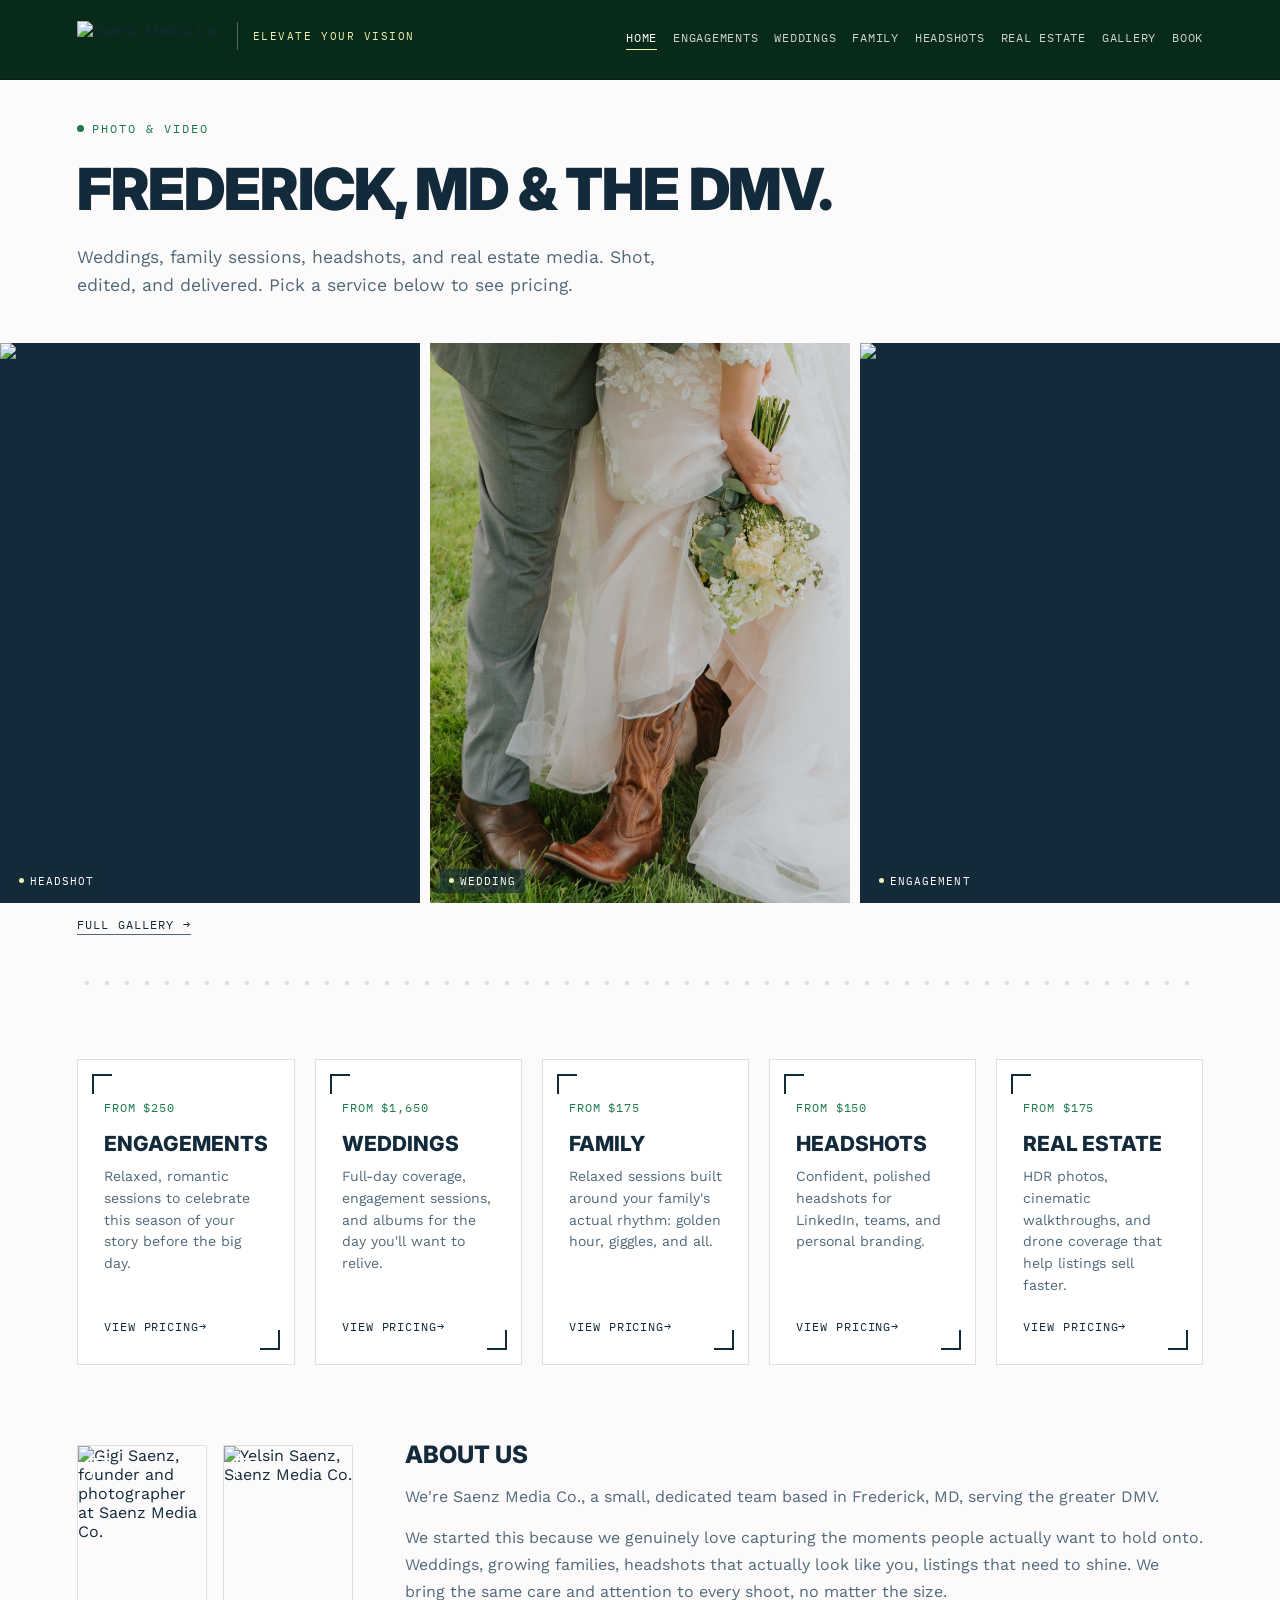
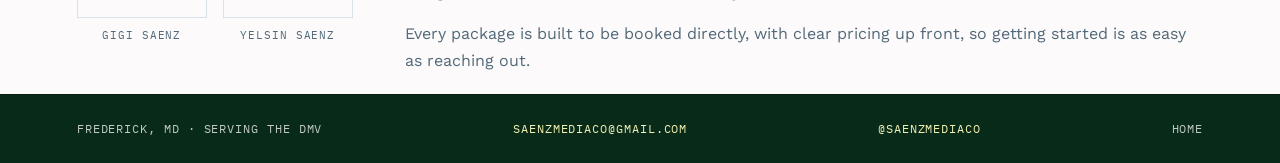
==== index.html @ f1fd2352 "new wedding pics" ====
<!DOCTYPE html>
<html lang="en">
<head>
<meta charset="UTF-8">
<meta name="viewport" content="width=device-width, initial-scale=1.0">
<title>Saenz Media Co. - Photography & Video, Frederick MD</title>
<meta name="description" content="Photography & video for weddings, families, headshots, and real estate, serving Frederick, MD and the DMV.">
<meta property="og:type" content="website">
<meta property="og:site_name" content="Saenz Media Co.">
<meta property="og:title" content="Saenz Media Co.">
<meta property="og:description" content="Photography & video for weddings, families, headshots, and real estate, serving Frederick, MD and the DMV.">
<meta property="og:url" content="https://gigisaenz.github.io/Saenz-Media-Co-HTML/">
<meta property="og:image" content="https://gigisaenz.github.io/Saenz-Media-Co-HTML/images/full/wedding-11.jpg">
<meta name="twitter:card" content="summary_large_image">
<meta name="twitter:title" content="Saenz Media Co.">
<meta name="twitter:description" content="Photography & video for weddings, families, headshots, and real estate, serving Frederick, MD and the DMV.">
<meta name="twitter:image" content="https://gigisaenz.github.io/Saenz-Media-Co-HTML/images/full/wedding-11.jpg">
<link rel="icon" type="image/png" href="images/apple-touch-icon.png?v=2">
<link rel="apple-touch-icon" href="images/apple-touch-icon.png?v=2">
<link rel="preconnect" href="https://fonts.googleapis.com">
<link rel="preconnect" href="https://fonts.gstatic.com" crossorigin>
<link href="https://fonts.googleapis.com/css2?family=Inter:opsz,wght@14..32,100..900&family=Work+Sans:wght@400;500;600&family=IBM+Plex+Mono:wght@400;500&display=swap" rel="stylesheet">
<style>
  :root{
    --paper:#fcfafa;
    --card:#FFFFFF;
    --ink:#132A3A;
    --ink-soft:#51697A;
    --line:#D7E1E6;
    --blue:#082A18;
    --blue-deep:#062213;
    --blue-accent:#1C7A4C;
    --cream:#F2EFB3;
  }
  *{box-sizing:border-box;}
  body{
    margin:0;
    background:var(--paper);
    color:var(--ink);
    font-family:'Work Sans',sans-serif;
    -webkit-font-smoothing:antialiased;
  }
  a{color:inherit;}

  /* Masthead */
  .masthead{
    display:flex;
    justify-content:space-between;
    align-items:center;
    padding:18px 6%;
    background:var(--blue);
    border-bottom:1px solid var(--blue-deep);
    flex-wrap:wrap;
    gap:12px;
  }
  .brand{
    display:flex;
    align-items:flex-start;
    text-decoration:none;
  }
  .brand-tagline{margin-top:11px;}
  .brand-logo{
    height:40px;
    width:auto;
    display:block;
    margin-top:3px;
  }
  .brand-tagline{
    position:relative;
    display:inline-block;
    font-family:'IBM Plex Mono',monospace;
    font-size:0.68rem;
    letter-spacing:0.14em;
    text-transform:uppercase;
    text-decoration:none;
    color:var(--cream);
    padding-left:16px;
    margin-left:16px;
    white-space:nowrap;
  }
  .brand-tagline::before{
    content:'';
    position:absolute;
    left:0;top:50%;
    transform:translateY(-50%);
    width:1px;
    height:28px;
    background:rgba(255,255,255,0.3);
  }
  .menu-toggle{
    display:none;
    background:none;border:none;cursor:pointer;
    padding:4px;color:#fff;
    align-items:center;justify-content:center;
  }
  .menu-toggle svg{width:24px;height:24px;}
  nav{
    display:flex;
    flex-wrap:wrap;
    justify-content:flex-end;
    flex:1 1 auto;
    gap:8px 16px;
    font-family:'IBM Plex Mono',monospace;
    font-size:0.78rem;
    letter-spacing:0.06em;
    text-transform:uppercase;
  }
  nav a{text-decoration:none;color:rgba(255,255,255,0.8);padding-bottom:4px;border-bottom:1px solid transparent;transition:border-color .2s,color .2s;}
  nav a:hover{color:#fff;border-color:#fff;}
  nav a.active{color:#fff;border-color:var(--cream);}

  /* Hero */
  .hero{padding:40px 6% 44px;max-width:1100px;}
  .eyebrow{
    display:flex;align-items:center;gap:8px;
    font-family:'IBM Plex Mono',monospace;
    font-size:0.78rem;letter-spacing:0.16em;text-transform:uppercase;
    color:var(--blue-accent);margin-bottom:22px;
  }
  .eyebrow::before{content:'';width:7px;height:7px;background:var(--blue-accent);border-radius:50%;display:inline-block;}
  h1{
    font-family:'Inter',sans-serif;
    font-weight:900;
    text-transform:uppercase;
    font-size:clamp(24px,6.4vw,58px);
    line-height:1.08;
    margin:0 0 22px;
    letter-spacing:-0.02em;
  }
  .hero p{
    font-size:1.1rem;
    line-height:1.6;
    color:var(--ink-soft);
    max-width:56ch;
    margin:0;
  }

  /* Hero banner filmstrip */
  .banner{
    position:relative;
  }
  .banner-track{
    display:grid;
    grid-template-columns:repeat(3,1fr);
    gap:10px;
  }
  .banner-tile{
    position:relative;
    aspect-ratio:3/4;
    overflow:hidden;
    background:var(--ink);
  }
  .tile-slide{
    position:absolute;inset:0;
    opacity:0;
    transition:opacity 1.1s ease;
  }
  .tile-slide.active{opacity:1;}
  .tile-slide img{
    width:100%;height:100%;object-fit:cover;display:block;
  }
  .tile-cap{
    position:absolute;left:10px;bottom:10px;z-index:2;
    display:flex;align-items:center;gap:6px;
    font-family:'IBM Plex Mono',monospace;
    font-size:0.66rem;letter-spacing:0.1em;text-transform:uppercase;
    color:#fff;
    background:rgba(19,42,58,0.6);
    padding:5px 9px;
  }
  .tile-cap::before{content:'';width:5px;height:5px;background:var(--cream);border-radius:50%;flex-shrink:0;}
  .banner-more{
    display:inline-block;margin:14px 6% 0;
    font-family:'IBM Plex Mono',monospace;
    font-size:0.72rem;letter-spacing:0.1em;text-transform:uppercase;
    color:var(--ink);text-decoration:none;
    border-bottom:1px solid var(--ink-soft);
    padding-bottom:2px;
    transition:border-color .2s;
  }
  .banner-more:hover{border-color:var(--ink);}

  /* Sprocket divider */
  .sprockets{
    height:8px;
    margin:44px 6%;
    background-image:radial-gradient(circle, var(--line) 2px, transparent 2.6px);
    background-size:20px 100%;
    background-repeat:repeat-x;
    background-position:left center;
  }

  .market-note{
    padding:0 6% 8px;
    font-family:'IBM Plex Mono',monospace;
    font-size:0.75rem;
    color:var(--ink-soft);
    font-style:italic;
    max-width:60ch;
  }

  /* Pricing grid */
  .grid{
    display:grid;
    grid-template-columns:repeat(3,1fr);
    gap:22px;
    padding:28px 6% 20px;
  }
  .card{
    position:relative;
    background:var(--card);
    border:1px solid var(--line);
    padding:46px 30px 34px;
    display:flex;
    flex-direction:column;
    transition:transform .25s ease, box-shadow .25s ease;
  }
  .card:hover{transform:translateY(-6px);box-shadow:0 16px 32px rgba(27,26,23,0.12);}
  .card::before{
    content:'';position:absolute;top:14px;left:14px;width:20px;height:20px;
    border-top:2px solid var(--ink);border-left:2px solid var(--ink);
  }
  .card::after{
    content:'';position:absolute;bottom:14px;right:14px;width:20px;height:20px;
    border-bottom:2px solid var(--ink);border-right:2px solid var(--ink);
  }
  .card.featured{background:var(--blue);color:#fff;border-color:var(--blue);}
  .card.featured::before{border-color:#fff;}
  .card.featured::after{border-color:#fff;}
  .fstop{
    font-family:'IBM Plex Mono',monospace;
    font-size:0.82rem;
    letter-spacing:0.08em;
    color:var(--blue-accent);
    text-transform:uppercase;
    margin-bottom:14px;
  }
  .card.featured .fstop{color:var(--cream);}
  .badge{
    position:absolute;top:14px;right:14px;
    font-family:'IBM Plex Mono',monospace;
    font-size:0.65rem;letter-spacing:0.1em;text-transform:uppercase;
    background:var(--cream);color:var(--ink);padding:4px 8px;
  }
  .tier{font-family:'Inter',sans-serif;font-weight:800;text-transform:uppercase;font-size:1.4rem;margin:0 0 6px;}
  .price{
    font-family:'IBM Plex Mono',monospace;font-size:2.4rem;font-weight:500;
    margin:6px 0 4px;
  }
  .price-note{font-size:0.78rem;color:var(--ink-soft);margin-bottom:22px;}
  .card.featured .price-note{color:#CFE9F5;}
  .features{list-style:none;margin:0 0 30px;padding:0;flex-grow:1;}
  .features li{
    padding:9px 0;border-bottom:1px dashed var(--line);
    font-size:0.94rem;line-height:1.4;
  }
  .card.featured .features li{border-bottom-color:rgba(255,255,255,0.28);}
  .features li:last-child{border-bottom:none;}
  .cta{
    display:block;text-align:center;
    font-family:'IBM Plex Mono',monospace;
    font-size:0.76rem;letter-spacing:0.1em;text-transform:uppercase;
    padding:14px;border:1px solid var(--blue-accent);
    text-decoration:none;color:var(--blue-accent);
    transition:background .2s,color .2s;
  }
  .cta:hover{background:var(--blue);color:#fff;}
  .card.featured .cta{border-color:var(--cream);color:var(--cream);}
  .card.featured .cta:hover{background:var(--cream);color:var(--blue-accent);}

  /* Spec sheet */
  .specsheet{margin:56px 6% 90px;border:1px solid var(--line);}
  .specsheet-head{
    padding:16px 24px;border-bottom:1px solid var(--line);
    font-family:'IBM Plex Mono',monospace;font-size:0.76rem;
    letter-spacing:0.12em;text-transform:uppercase;color:var(--ink-soft);
  }
  .spec-row{
    display:flex;justify-content:space-between;gap:20px;
    padding:14px 24px;border-bottom:1px dashed var(--line);
    font-size:0.95rem;
  }
  .spec-row:last-child{border-bottom:none;}
  .spec-row span:last-child{font-family:'IBM Plex Mono',monospace;color:var(--ink-soft);white-space:nowrap;}

  footer{
    background:var(--blue);
    border-top:1px solid var(--blue-deep);
    padding:26px 6%;
    display:flex;justify-content:space-between;flex-wrap:wrap;gap:10px;
    font-family:'IBM Plex Mono',monospace;
    font-size:0.72rem;letter-spacing:0.08em;text-transform:uppercase;color:rgba(255,255,255,0.75);
  }
  footer a{color:var(--cream);text-decoration:none;border-bottom:1px solid transparent;transition:border-color .2s,color .2s;}
  footer a:hover{color:#fff;border-color:#fff;}

  .grid4{
    display:grid;
    grid-template-columns:repeat(5,1fr);
    gap:20px;
    padding:28px 6% 20px;
  }
  .nav-card{
    position:relative;
    background:var(--card);
    border:1px solid var(--line);
    padding:40px 26px 30px;
    display:flex;
    flex-direction:column;
    text-decoration:none;
    color:var(--ink);
    transition:border-color .2s, transform .25s ease, box-shadow .25s ease;
  }
  .nav-card:hover{border-color:var(--ink);transform:translateY(-6px);box-shadow:0 16px 32px rgba(27,26,23,0.12);}
  .nav-card::before{
    content:'';position:absolute;top:14px;left:14px;width:18px;height:18px;
    border-top:2px solid var(--ink);border-left:2px solid var(--ink);
  }
  .nav-card::after{
    content:'';position:absolute;bottom:14px;right:14px;width:18px;height:18px;
    border-bottom:2px solid var(--ink);border-right:2px solid var(--ink);
  }
  .nav-card .tag{
    font-family:'IBM Plex Mono',monospace;font-size:0.72rem;letter-spacing:0.08em;
    text-transform:uppercase;color:var(--blue-accent);margin-bottom:16px;
  }
  .nav-card h2{font-family:'Inter',sans-serif;font-weight:800;text-transform:uppercase;font-size:1.3rem;margin:0 0 10px;}
  .nav-card p{font-size:0.88rem;line-height:1.55;color:var(--ink-soft);margin:0 0 22px;flex-grow:1;}
  .nav-card .go{
    font-family:'IBM Plex Mono',monospace;font-size:0.74rem;letter-spacing:0.08em;
    text-transform:uppercase;color:var(--ink);
  }
  .nav-card .go::after{content:' →';display:inline-block;transition:transform .25s ease;}
  .nav-card:hover .go::after{transform:translateX(4px);}

  .about{
    padding:60px 6% 20px;
    display:flex;
    align-items:flex-start;
    gap:48px;
  }
  .about-photos{display:flex;flex-direction:row;gap:16px;}
  .about-photo-wrap{flex:0 0 130px;display:flex;flex-direction:column;gap:10px;}
  .about-photo{
    position:relative;
    width:100%;
    aspect-ratio:3/4;
    overflow:hidden;
    border:1px solid var(--line);
  }
  .about-photo img{width:100%;height:100%;object-fit:cover;display:block;}
  .about-photo::before{
    content:'';position:absolute;top:12px;left:12px;width:18px;height:18px;
    border-top:2px solid var(--paper);border-left:2px solid var(--paper);
  }
  .about-photo::after{
    content:'';position:absolute;bottom:12px;right:12px;width:18px;height:18px;
    border-bottom:2px solid var(--paper);border-right:2px solid var(--paper);
  }
  .about-name{
    font-family:'IBM Plex Mono',monospace;
    font-size:0.7rem;letter-spacing:0.08em;text-transform:uppercase;
    color:var(--ink-soft);text-align:center;
  }
  .about-text{flex:1 1 auto;margin-top:-5px;}
  .about h2{font-family:'Inter',sans-serif;font-weight:800;text-transform:uppercase;font-size:1.5rem;margin:0 0 14px;}
  .about p{font-size:1rem;line-height:1.7;color:var(--ink-soft);margin:0 0 14px;}
  .about p:last-child{margin:0;}

  @media (max-width:1060px){
    .menu-toggle{display:flex;}
    nav{display:none;width:100%;flex-direction:column;align-items:flex-start;gap:0;order:3;margin-top:12px;}
    nav.open{display:flex;}
    nav a{width:100%;padding:12px 0;border-bottom:1px dashed rgba(255,255,255,0.25);}
    nav a:last-child{border-bottom:none;}
    .grid{grid-template-columns:1fr;}
    .grid4{grid-template-columns:1fr 1fr;}
    .about-photos{flex:0 0 100px;flex-direction:column;gap:14px;}
    .about-photo-wrap{flex:0 0 auto;}
  }
  @media (max-width:560px){
    .grid4{grid-template-columns:1fr;}
  }
  @media (max-width:420px){
    .brand-logo{height:32px;}
  }
  @media (max-width:340px){
    .brand-tagline{
      font-size:0.48rem;
      letter-spacing:0.05em;
      padding-left:10px;
      margin-left:10px;
    }
  }
</style>
</head>
<body>

<div class="masthead">
  <a class="brand" href="index.html">
    <img class="brand-logo" src="images/logo-mark.png" alt="Saenz Media Co.">
    <span class="brand-tagline">Elevate Your Vision</span>
  </a>
  <button class="menu-toggle" id="menuToggle" aria-label="Toggle menu" aria-expanded="false">
    <svg viewBox="0 0 24 24" fill="none" stroke="currentColor" stroke-width="1.6"><path d="M3 6h18M3 12h18M3 18h18"/></svg>
  </button>
  <nav id="siteNav">
 <a href="index.html" class="active">Home</a>
    <a href="engagements.html">Engagements</a>
    <a href="weddings.html">Weddings</a>
    <a href="family.html">Family</a>
    <a href="headshots.html">Headshots</a>
    <a href="real-estate.html">Real Estate</a>
    <a href="gallery.html">Gallery</a>
    <a href="book.html">Book</a>
  </nav>
</div>

<div class="hero">
  <div class="eyebrow">Photo & Video</div>
  <h1>Frederick, MD & the DMV.</h1>
  <p>Weddings, family sessions, headshots, and real estate media. Shot, edited, and delivered. Pick a service below to see pricing.</p>
</div>

<div class="banner" id="banner">
  <div class="banner-track">
    <div class="banner-tile">
      <div class="tile-slide active">
        <img src="images/headshot-02.jpg" alt="Professional headshot portrait">
        <div class="tile-cap">Headshot</div>
      </div>
      <div class="tile-slide">
        <img src="images/engagement-04.jpg" alt="Engagement photography">
        <div class="tile-cap">Engagement</div>
      </div>
      <div class="tile-slide">
        <img src="images/realestate-01.jpg" alt="Real estate nursery room photo">
        <div class="tile-cap">Real Estate</div>
      </div>
      <div class="tile-slide">
        <img src="images/full/wedding-11.jpg" alt="Bride and groom walking down the aisle at their wedding reception">
        <div class="tile-cap">Wedding</div>
      </div>
      <div class="tile-slide">
        <img src="images/family-02.jpg" alt="Family celebrating together with live mariachi music">
        <div class="tile-cap">Family</div>
      </div>
      <div class="tile-slide">
        <img src="images/engagement-01.jpg" alt="Engaged couple laughing together in the woods">
        <div class="tile-cap">Engagement</div>
      </div>
      <div class="tile-slide">
        <img src="images/full/wedding-07.jpg" alt="Bride and groom smiling on stage at their reception">
        <div class="tile-cap">Wedding</div>
      </div>
      <div class="tile-slide">
        <img src="images/headshot-01.jpg" alt="Professional headshot portrait in front of a landmark">
        <div class="tile-cap">Headshot</div>
      </div>
      <div class="tile-slide">
        <img src="images/family-01.jpg" alt="Family posing with a mariachi band">
        <div class="tile-cap">Family</div>
      </div>
      <div class="tile-slide">
        <img src="images/realestate-02.jpg" alt="Real estate photography">
        <div class="tile-cap">Real Estate</div>
      </div>
    </div>
    <div class="banner-tile">
      <div class="tile-slide active">
        <img src="images/full/wedding-13.jpg" alt="Bride and groom portrait in a field">
        <div class="tile-cap">Wedding</div>
      </div>
      <div class="tile-slide">
        <img src="images/family-04.jpg" alt="Family photography">
        <div class="tile-cap">Family</div>
      </div>
      <div class="tile-slide">
        <img src="images/engagement-02.jpg" alt="Engagement proposal in a Frederick, MD park">
        <div class="tile-cap">Engagement</div>
      </div>
      <div class="tile-slide">
        <img src="images/realestate-03.jpg" alt="Real estate photography">
        <div class="tile-cap">Real Estate</div>
      </div>
      <div class="tile-slide">
        <img src="images/headshot-03.jpg" alt="Professional headshot portrait">
        <div class="tile-cap">Headshot</div>
      </div>
      <div class="tile-slide">
        <img src="images/realestate-04.jpg" alt="Real estate photography">
        <div class="tile-cap">Real Estate</div>
      </div>
      <div class="tile-slide">
        <img src="images/family-03.jpg" alt="Family lifting a child in the air together outdoors">
        <div class="tile-cap">Family</div>
      </div>
      <div class="tile-slide">
        <img src="images/full/wedding-04.jpg" alt="Bride and groom laughing together outside their wedding venue">
        <div class="tile-cap">Wedding</div>
      </div>
      <div class="tile-slide">
        <img src="images/headshot-04.jpg" alt="Professional headshot portrait in front of a landmark">
        <div class="tile-cap">Headshot</div>
      </div>
      <div class="tile-slide">
        <img src="images/engagement-03.jpg" alt="Engaged couple silhouetted against the sunset">
        <div class="tile-cap">Engagement</div>
      </div>
    </div>
    <div class="banner-tile">
      <div class="tile-slide active">
        <img src="images/engagement-07.jpg" alt="Engagement photography">
        <div class="tile-cap">Engagement</div>
      </div>
      <div class="tile-slide">
        <img src="images/realestate-05.jpg" alt="Two-story house exterior with white siding and covered porch">
        <div class="tile-cap">Real Estate</div>
      </div>
      <div class="tile-slide">
        <img src="images/full/wedding-17.jpg" alt="Bride and groom sharing an embrace">
        <div class="tile-cap">Wedding</div>
      </div>
      <div class="tile-slide">
        <img src="images/family-06.jpg" alt="Family photography">
        <div class="tile-cap">Family</div>
      </div>
      <div class="tile-slide">
        <img src="images/engagement-05.jpg" alt="Engagement photography">
        <div class="tile-cap">Engagement</div>
      </div>
      <div class="tile-slide">
        <img src="images/full/wedding-01.jpg" alt="Bride and groom portrait at their wedding">
        <div class="tile-cap">Wedding</div>
      </div>
      <div class="tile-slide">
        <img src="images/engagement-06.jpg" alt="Engaged couple sitting together in a garden">
        <div class="tile-cap">Engagement</div>
      </div>
      <div class="tile-slide">
        <img src="images/family-05.jpg" alt="Family photography">
        <div class="tile-cap">Family</div>
      </div>
      <div class="tile-slide">
        <img src="images/full/wedding-15.jpg" alt="Wedding party celebrating together">
        <div class="tile-cap">Wedding</div>
      </div>
      <div class="tile-slide">
        <img src="images/realestate-06.jpg" alt="Real estate photography">
        <div class="tile-cap">Real Estate</div>
      </div>
    </div>
  </div>
  <a class="banner-more" href="gallery.html">Full gallery →</a>
</div>

<div class="sprockets"></div>

<div class="grid4">

  <a class="nav-card" href="engagements.html">
    <div class="tag">From $250</div>
    <h2>Engagements</h2>
    <p>Relaxed, romantic sessions to celebrate this season of your story before the big day.</p>
    <div class="go">View pricing</div>
  </a>

  <a class="nav-card" href="weddings.html">
    <div class="tag">From $1,650</div>
    <h2>Weddings</h2>
    <p>Full-day coverage, engagement sessions, and albums for the day you'll want to relive.</p>
    <div class="go">View pricing</div>
  </a>

  <a class="nav-card" href="family.html">
    <div class="tag">From $175</div>
    <h2>Family</h2>
    <p>Relaxed sessions built around your family's actual rhythm: golden hour, giggles, and all.</p>
    <div class="go">View pricing</div>
  </a>

  <a class="nav-card" href="headshots.html">
    <div class="tag">From $150</div>
    <h2>Headshots</h2>
    <p>Confident, polished headshots for LinkedIn, teams, and personal branding.</p>
    <div class="go">View pricing</div>
  </a>

  <a class="nav-card" href="real-estate.html">
    <div class="tag">From $175</div>
    <h2>Real Estate</h2>
    <p>HDR photos, cinematic walkthroughs, and drone coverage that help listings sell faster.</p>
    <div class="go">View pricing</div>
  </a>

</div>

<div class="about">
  <div class="about-photos">
    <div class="about-photo-wrap">
      <div class="about-photo">
        <img src="images/about-gigi.jpg" alt="Gigi Saenz, founder and photographer at Saenz Media Co.">
      </div>
      <div class="about-name">Gigi Saenz</div>
    </div>
    <div class="about-photo-wrap">
      <div class="about-photo">
        <img src="images/about-yelsin.jpg" alt="Yelsin Saenz, Saenz Media Co.">
      </div>
      <div class="about-name">Yelsin Saenz</div>
    </div>
  </div>
  <div class="about-text">
    <h2>About us</h2>
    <p>We're Saenz Media Co., a small, dedicated team based in Frederick, MD, serving the greater DMV.</p>
    <p>We started this because we genuinely love capturing the moments people actually want to hold onto. Weddings, growing families, headshots that actually look like you, listings that need to shine. We bring the same care and attention to every shoot, no matter the size.</p>
    <p>Every package is built to be booked directly, with clear pricing up front, so getting started is as easy as reaching out.</p>
  </div>
</div>

<footer>
  <span>Frederick, MD · Serving the DMV</span>
  <a href="mailto:saenzmediaco@gmail.com">saenzmediaco@gmail.com</a>
  <a href="https://instagram.com/saenzmediaco" target="_blank" rel="noopener">@saenzmediaco</a>
  <span>Home</span>
</footer>

<script>
(function(){
  const banner = document.getElementById('banner');
  const timers = [];

  function initTile(tile, i){
    const slides = tile.querySelectorAll('.tile-slide');
    if (slides.length < 2) return;
    let current = Array.from(slides).findIndex(s => s.classList.contains('active'));
    timers[i] = setInterval(() => {
      slides[current].classList.remove('active');
      current = (current + 1) % slides.length;
      slides[current].classList.add('active');
    }, 4200);
  }

  banner.querySelectorAll('.banner-tile').forEach((tile, i) => {
    setTimeout(() => initTile(tile, i), i * 1400);
  });

  banner.addEventListener('mouseenter', () => timers.forEach(t => clearInterval(t)));
  banner.addEventListener('mouseleave', () => {
    banner.querySelectorAll('.banner-tile').forEach(initTile);
  });
})();
</script>

<script>
(function(){
  const menuToggle = document.getElementById('menuToggle');
  const siteNav = document.getElementById('siteNav');
  menuToggle.addEventListener('click', () => {
    const isOpen = siteNav.classList.toggle('open');
    menuToggle.setAttribute('aria-expanded', isOpen ? 'true' : 'false');
  });
})();
</script>

</body>
</html>
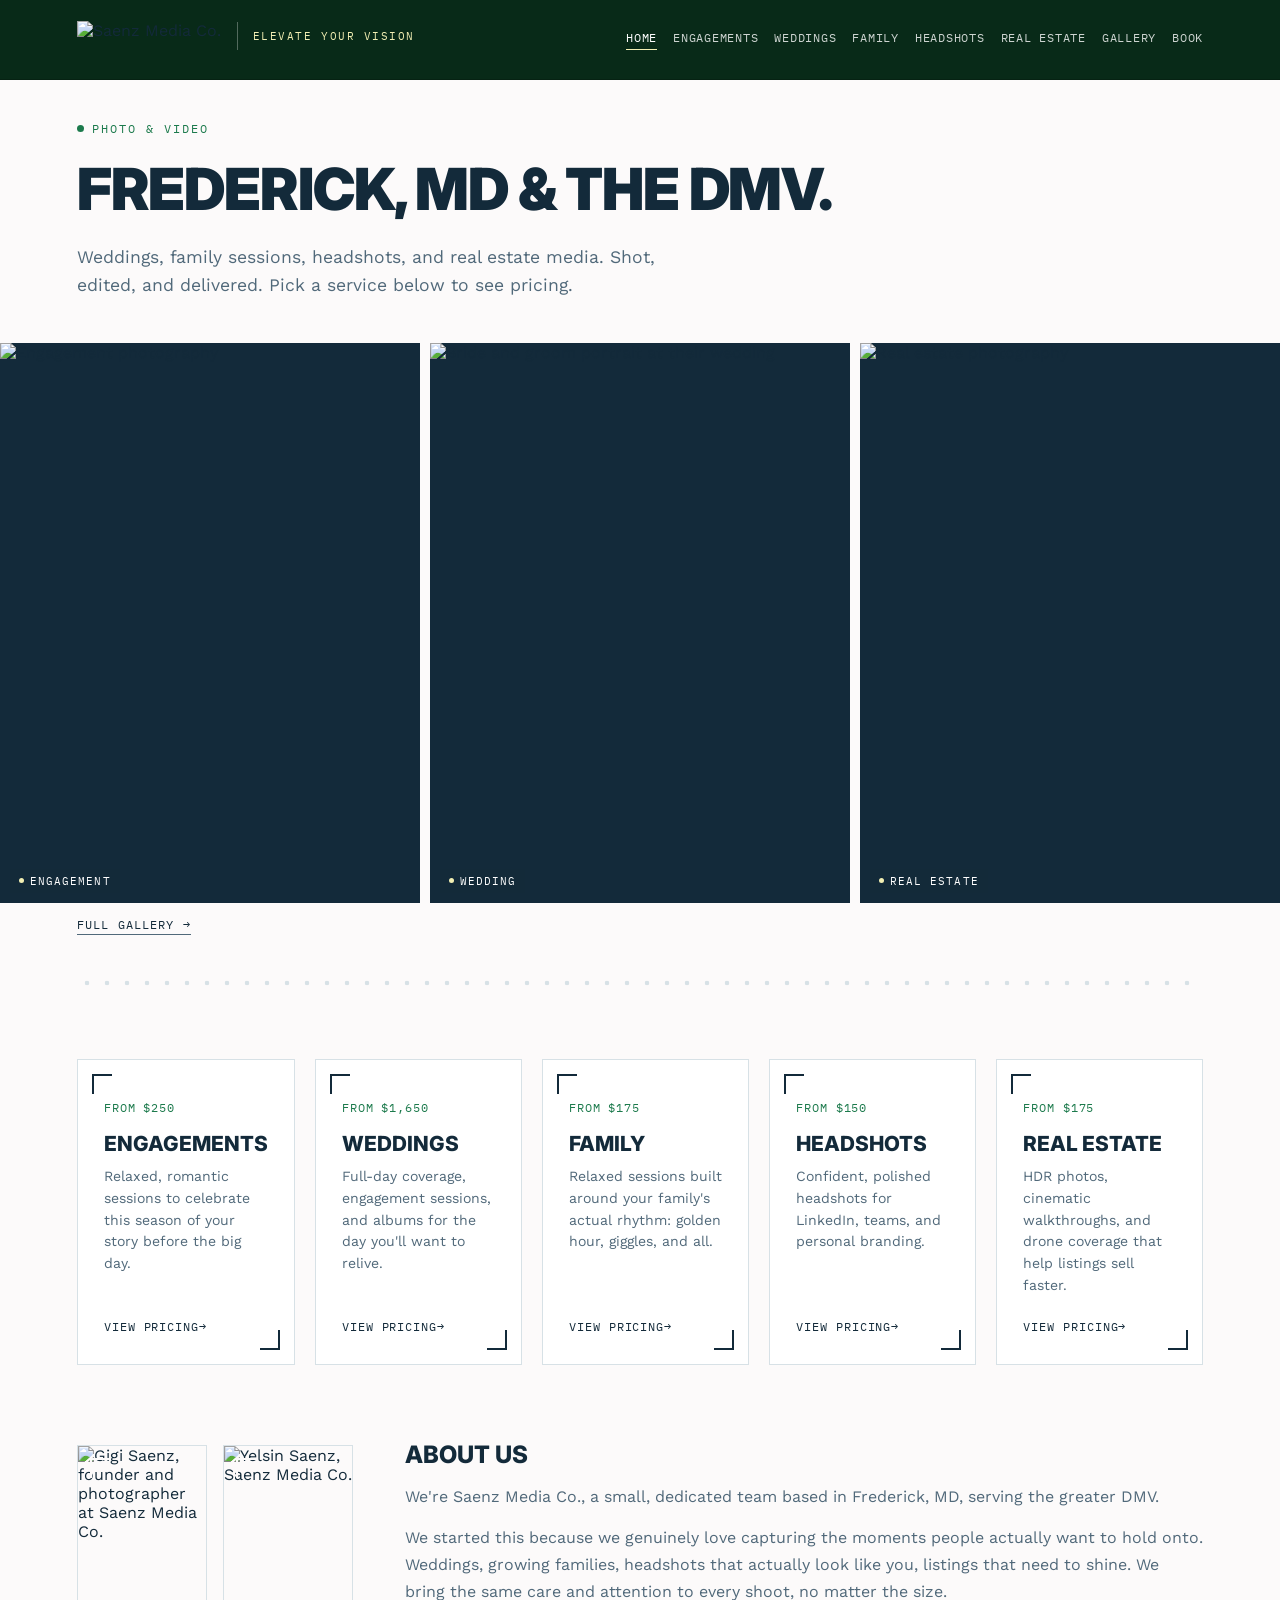
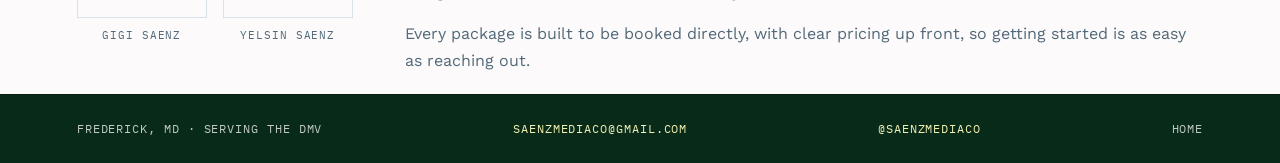
==== commit caa59b8c: "added to gallery" ====
--- a/index.html
+++ b/index.html
@@ -426,11 +426,35 @@
   <div class="banner-track">
     <div class="banner-tile">
       <div class="tile-slide active">
+        <img src="images/engagement-04.jpg" alt="Engagement photography">
+        <div class="tile-cap">Engagement</div>
+      </div>
+      <div class="tile-slide">
         <img src="images/headshot-02.jpg" alt="Professional headshot portrait">
         <div class="tile-cap">Headshot</div>
       </div>
       <div class="tile-slide">
-        <img src="images/engagement-04.jpg" alt="Engagement photography">
+        <img src="images/family-01.jpg" alt="Family posing with a mariachi band">
+        <div class="tile-cap">Family</div>
+      </div>
+      <div class="tile-slide">
+        <img src="images/headshot-01.jpg" alt="Professional headshot portrait in front of a landmark">
+        <div class="tile-cap">Headshot</div>
+      </div>
+      <div class="tile-slide">
+        <img src="images/engagement-08.jpg" alt="Engagement photography">
+        <div class="tile-cap">Engagement</div>
+      </div>
+      <div class="tile-slide">
+        <img src="images/full/wedding-11.jpg" alt="Bride and groom walking down the aisle at their wedding reception">
+        <div class="tile-cap">Wedding</div>
+      </div>
+      <div class="tile-slide">
+        <img src="images/family-02.jpg" alt="Family celebrating together with live mariachi music">
+        <div class="tile-cap">Family</div>
+      </div>
+      <div class="tile-slide">
+        <img src="images/engagement-01.jpg" alt="Engaged couple laughing together in the woods">
         <div class="tile-cap">Engagement</div>
       </div>
       <div class="tile-slide">
@@ -438,28 +462,12 @@
         <div class="tile-cap">Real Estate</div>
       </div>
       <div class="tile-slide">
-        <img src="images/full/wedding-11.jpg" alt="Bride and groom walking down the aisle at their wedding reception">
-        <div class="tile-cap">Wedding</div>
-      </div>
-      <div class="tile-slide">
-        <img src="images/family-02.jpg" alt="Family celebrating together with live mariachi music">
-        <div class="tile-cap">Family</div>
-      </div>
-      <div class="tile-slide">
-        <img src="images/engagement-01.jpg" alt="Engaged couple laughing together in the woods">
-        <div class="tile-cap">Engagement</div>
-      </div>
-      <div class="tile-slide">
         <img src="images/full/wedding-07.jpg" alt="Bride and groom smiling on stage at their reception">
         <div class="tile-cap">Wedding</div>
       </div>
       <div class="tile-slide">
-        <img src="images/headshot-01.jpg" alt="Professional headshot portrait in front of a landmark">
-        <div class="tile-cap">Headshot</div>
-      </div>
-      <div class="tile-slide">
-        <img src="images/family-01.jpg" alt="Family posing with a mariachi band">
-        <div class="tile-cap">Family</div>
+        <img src="images/engagement-09.jpg" alt="Engagement photography">
+        <div class="tile-cap">Engagement</div>
       </div>
       <div class="tile-slide">
         <img src="images/realestate-02.jpg" alt="Real estate photography">
@@ -468,48 +476,64 @@
     </div>
     <div class="banner-tile">
       <div class="tile-slide active">
+        <img src="images/full/wedding-05.jpg" alt="Bride and groom portrait at their wedding">
+        <div class="tile-cap">Wedding</div>
+      </div>
+      <div class="tile-slide">
+        <img src="images/engagement-02.jpg" alt="Engagement proposal in a Frederick, MD park">
+        <div class="tile-cap">Engagement</div>
+      </div>
+      <div class="tile-slide">
+        <img src="images/realestate-04.jpg" alt="Real estate photography">
+        <div class="tile-cap">Real Estate</div>
+      </div>
+      <div class="tile-slide">
+        <img src="images/full/wedding-04.jpg" alt="Bride and groom laughing together outside their wedding venue">
+        <div class="tile-cap">Wedding</div>
+      </div>
+      <div class="tile-slide">
+        <img src="images/family-03.jpg" alt="Family lifting a child in the air together outdoors">
+        <div class="tile-cap">Family</div>
+      </div>
+      <div class="tile-slide">
+        <img src="images/realestate-03.jpg" alt="Real estate photography">
+        <div class="tile-cap">Real Estate</div>
+      </div>
+      <div class="tile-slide">
+        <img src="images/headshot-03.jpg" alt="Professional headshot portrait">
+        <div class="tile-cap">Headshot</div>
+      </div>
+      <div class="tile-slide">
         <img src="images/full/wedding-13.jpg" alt="Bride and groom portrait in a field">
         <div class="tile-cap">Wedding</div>
+      </div>
+      <div class="tile-slide">
+        <img src="images/engagement-03.jpg" alt="Engaged couple silhouetted against the sunset">
+        <div class="tile-cap">Engagement</div>
       </div>
       <div class="tile-slide">
         <img src="images/family-04.jpg" alt="Family photography">
         <div class="tile-cap">Family</div>
       </div>
       <div class="tile-slide">
-        <img src="images/engagement-02.jpg" alt="Engagement proposal in a Frederick, MD park">
-        <div class="tile-cap">Engagement</div>
-      </div>
-      <div class="tile-slide">
-        <img src="images/realestate-03.jpg" alt="Real estate photography">
-        <div class="tile-cap">Real Estate</div>
-      </div>
-      <div class="tile-slide">
-        <img src="images/headshot-03.jpg" alt="Professional headshot portrait">
-        <div class="tile-cap">Headshot</div>
-      </div>
-      <div class="tile-slide">
-        <img src="images/realestate-04.jpg" alt="Real estate photography">
-        <div class="tile-cap">Real Estate</div>
-      </div>
-      <div class="tile-slide">
-        <img src="images/family-03.jpg" alt="Family lifting a child in the air together outdoors">
-        <div class="tile-cap">Family</div>
-      </div>
-      <div class="tile-slide">
-        <img src="images/full/wedding-04.jpg" alt="Bride and groom laughing together outside their wedding venue">
+        <img src="images/full/wedding-09.jpg" alt="Bride and groom portrait at their wedding">
         <div class="tile-cap">Wedding</div>
       </div>
       <div class="tile-slide">
         <img src="images/headshot-04.jpg" alt="Professional headshot portrait in front of a landmark">
         <div class="tile-cap">Headshot</div>
-      </div>
-      <div class="tile-slide">
-        <img src="images/engagement-03.jpg" alt="Engaged couple silhouetted against the sunset">
-        <div class="tile-cap">Engagement</div>
       </div>
     </div>
     <div class="banner-tile">
       <div class="tile-slide active">
+        <img src="images/realestate-06.jpg" alt="Real estate photography">
+        <div class="tile-cap">Real Estate</div>
+      </div>
+      <div class="tile-slide">
+        <img src="images/full/wedding-17.jpg" alt="Bride and groom sharing an embrace">
+        <div class="tile-cap">Wedding</div>
+      </div>
+      <div class="tile-slide">
         <img src="images/engagement-07.jpg" alt="Engagement photography">
         <div class="tile-cap">Engagement</div>
       </div>
@@ -518,36 +542,36 @@
         <div class="tile-cap">Real Estate</div>
       </div>
       <div class="tile-slide">
-        <img src="images/full/wedding-17.jpg" alt="Bride and groom sharing an embrace">
-        <div class="tile-cap">Wedding</div>
+        <img src="images/engagement-06.jpg" alt="Engaged couple sitting together in a garden">
+        <div class="tile-cap">Engagement</div>
+      </div>
+      <div class="tile-slide">
+        <img src="images/full/wedding-01.jpg" alt="Bride and groom portrait at their wedding">
+        <div class="tile-cap">Wedding</div>
+      </div>
+      <div class="tile-slide">
+        <img src="images/engagement-05.jpg" alt="Engagement photography">
+        <div class="tile-cap">Engagement</div>
+      </div>
+      <div class="tile-slide">
+        <img src="images/family-05.jpg" alt="Family photography">
+        <div class="tile-cap">Family</div>
+      </div>
+      <div class="tile-slide">
+        <img src="images/full/wedding-15.jpg" alt="Wedding party celebrating together">
+        <div class="tile-cap">Wedding</div>
+      </div>
+      <div class="tile-slide">
+        <img src="images/engagement-11.jpg" alt="Engagement photography">
+        <div class="tile-cap">Engagement</div>
       </div>
       <div class="tile-slide">
         <img src="images/family-06.jpg" alt="Family photography">
         <div class="tile-cap">Family</div>
       </div>
       <div class="tile-slide">
-        <img src="images/engagement-05.jpg" alt="Engagement photography">
-        <div class="tile-cap">Engagement</div>
-      </div>
-      <div class="tile-slide">
-        <img src="images/full/wedding-01.jpg" alt="Bride and groom portrait at their wedding">
-        <div class="tile-cap">Wedding</div>
-      </div>
-      <div class="tile-slide">
-        <img src="images/engagement-06.jpg" alt="Engaged couple sitting together in a garden">
-        <div class="tile-cap">Engagement</div>
-      </div>
-      <div class="tile-slide">
-        <img src="images/family-05.jpg" alt="Family photography">
-        <div class="tile-cap">Family</div>
-      </div>
-      <div class="tile-slide">
-        <img src="images/full/wedding-15.jpg" alt="Wedding party celebrating together">
-        <div class="tile-cap">Wedding</div>
-      </div>
-      <div class="tile-slide">
-        <img src="images/realestate-06.jpg" alt="Real estate photography">
-        <div class="tile-cap">Real Estate</div>
+        <img src="images/engagement-10.jpg" alt="Engagement photography">
+        <div class="tile-cap">Engagement</div>
       </div>
     </div>
   </div>
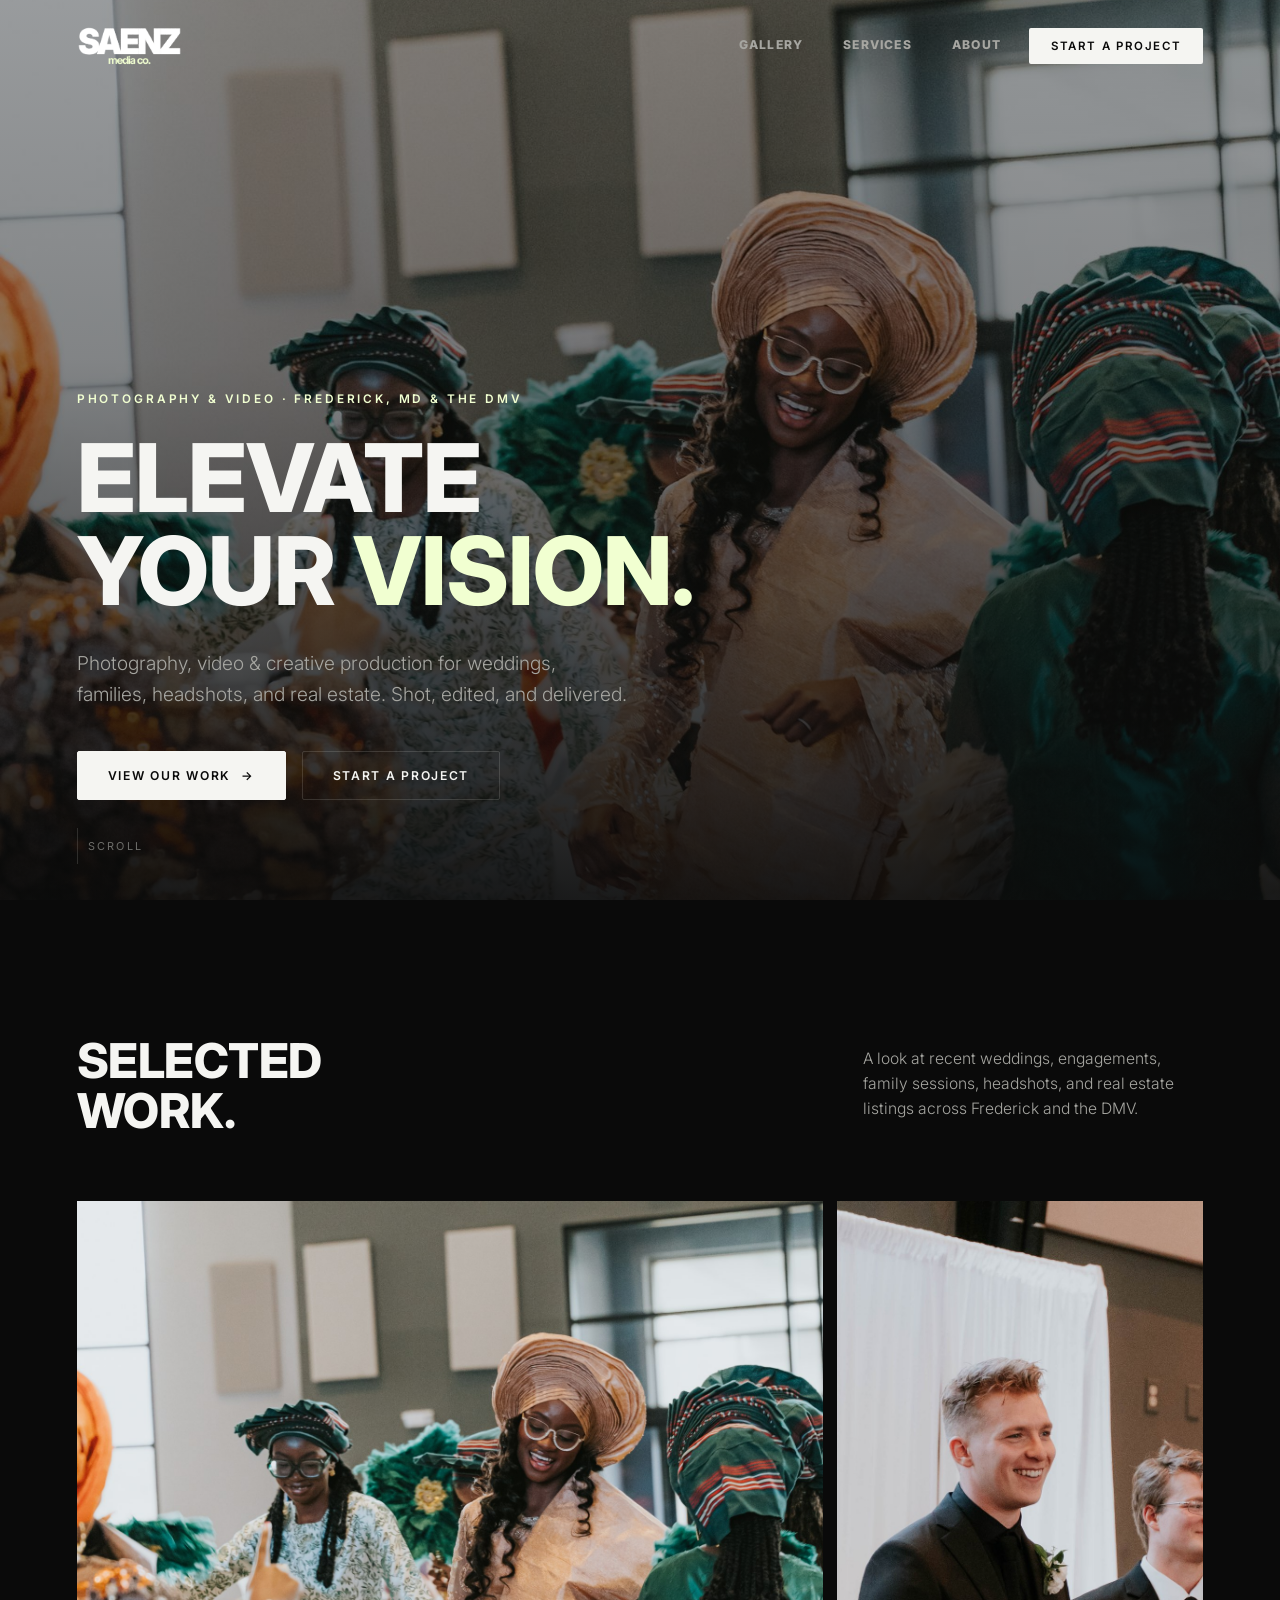
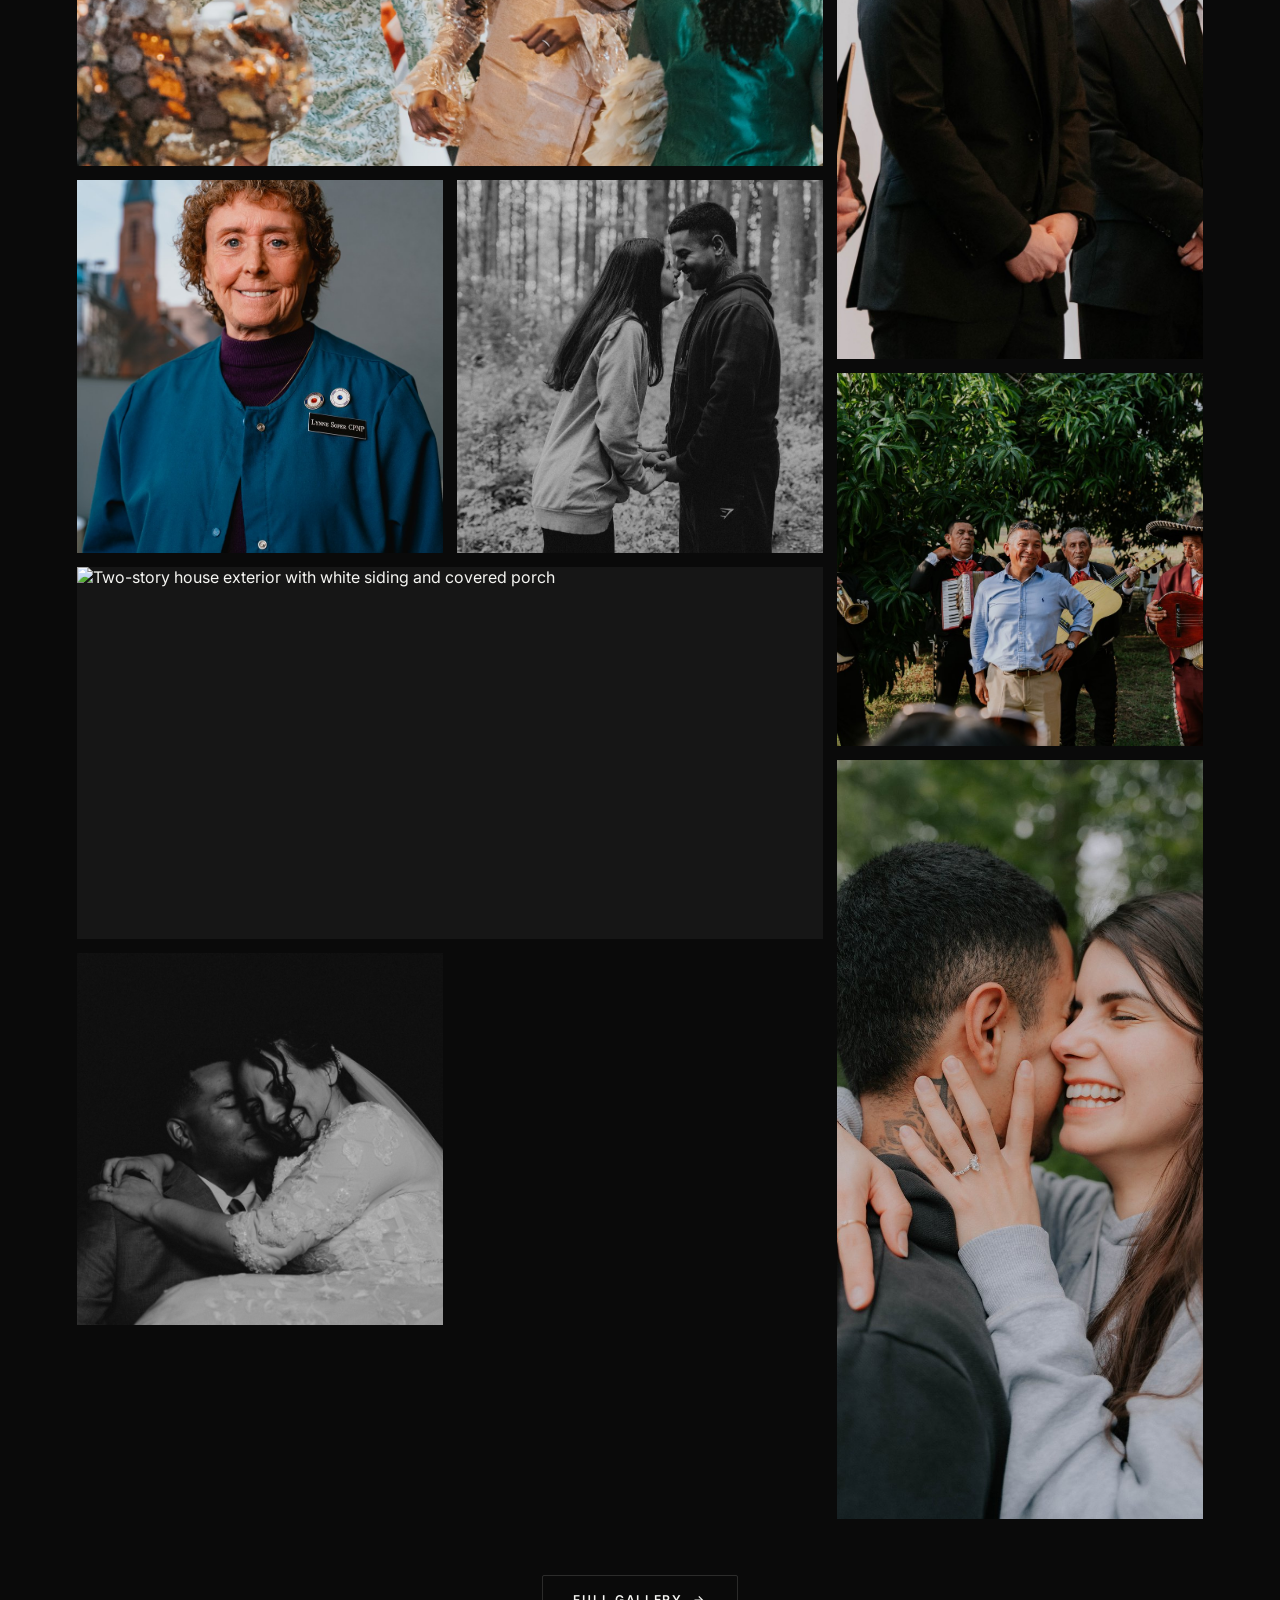
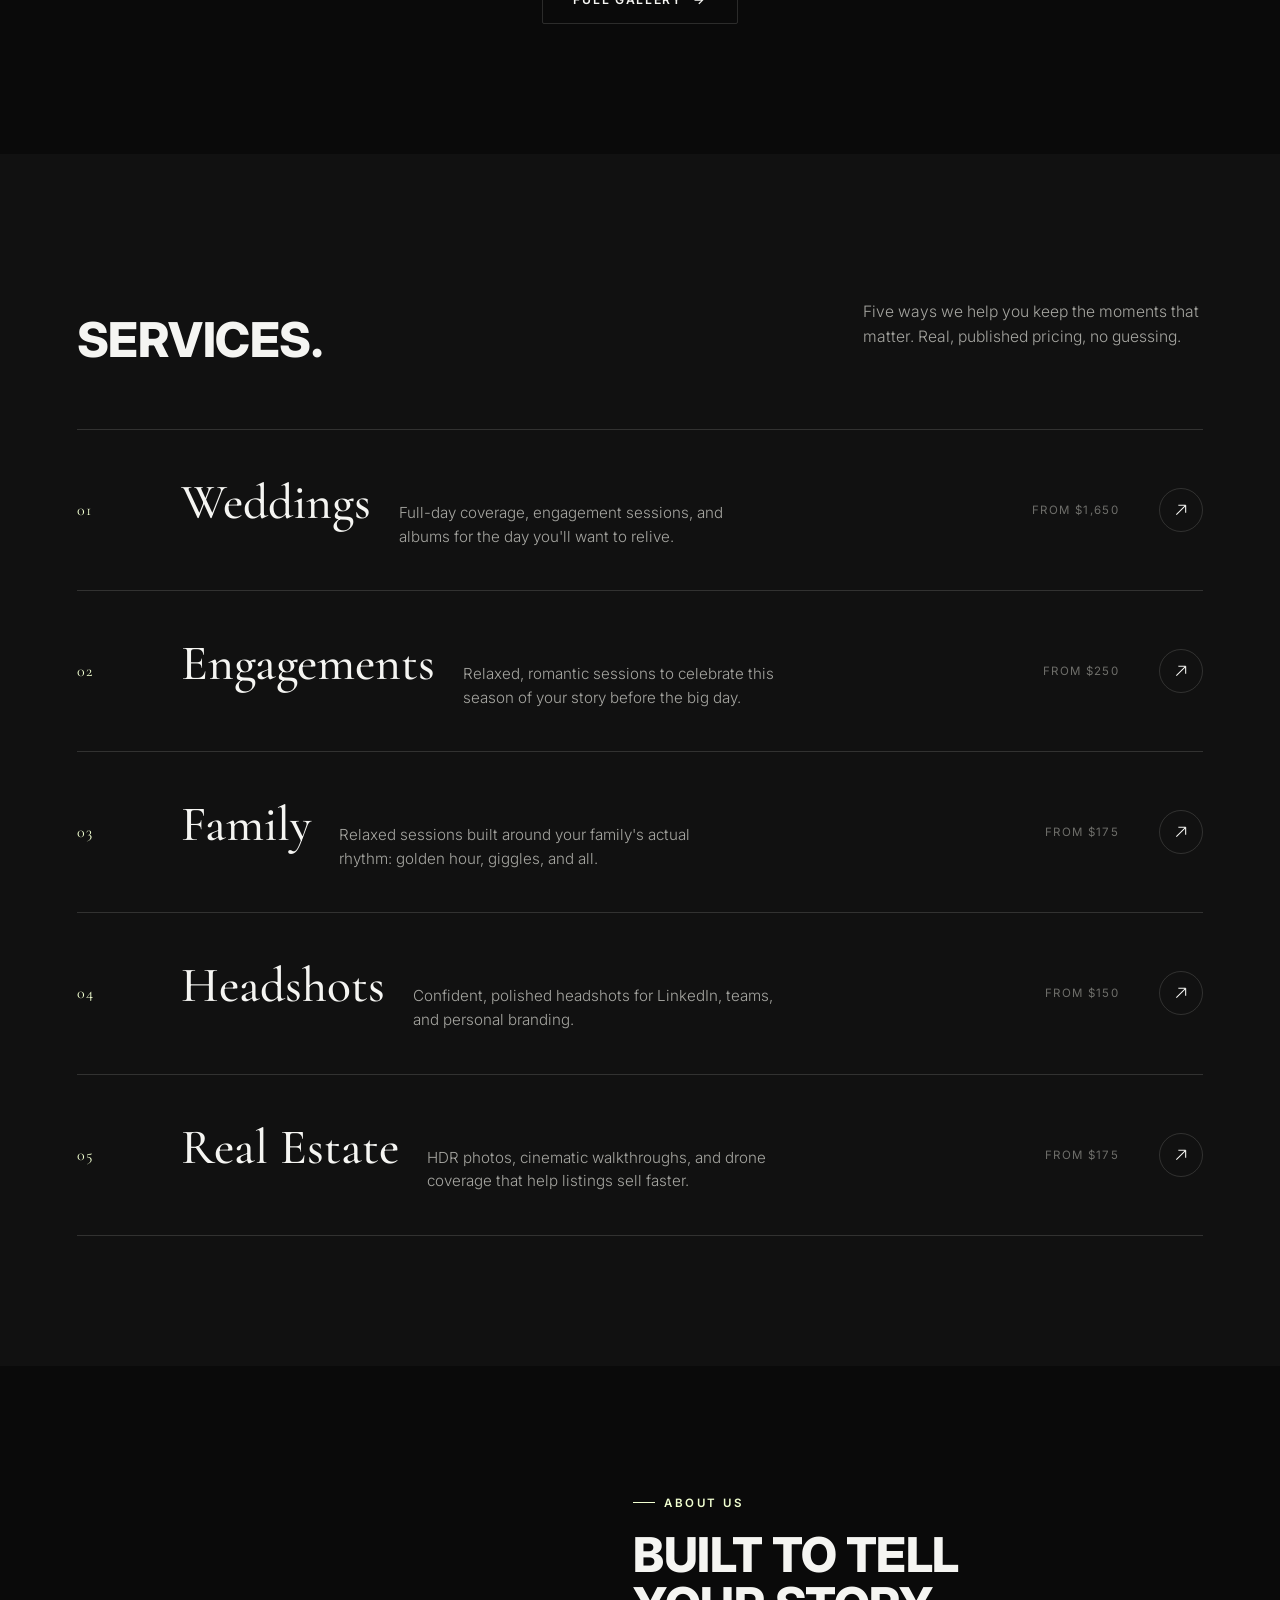
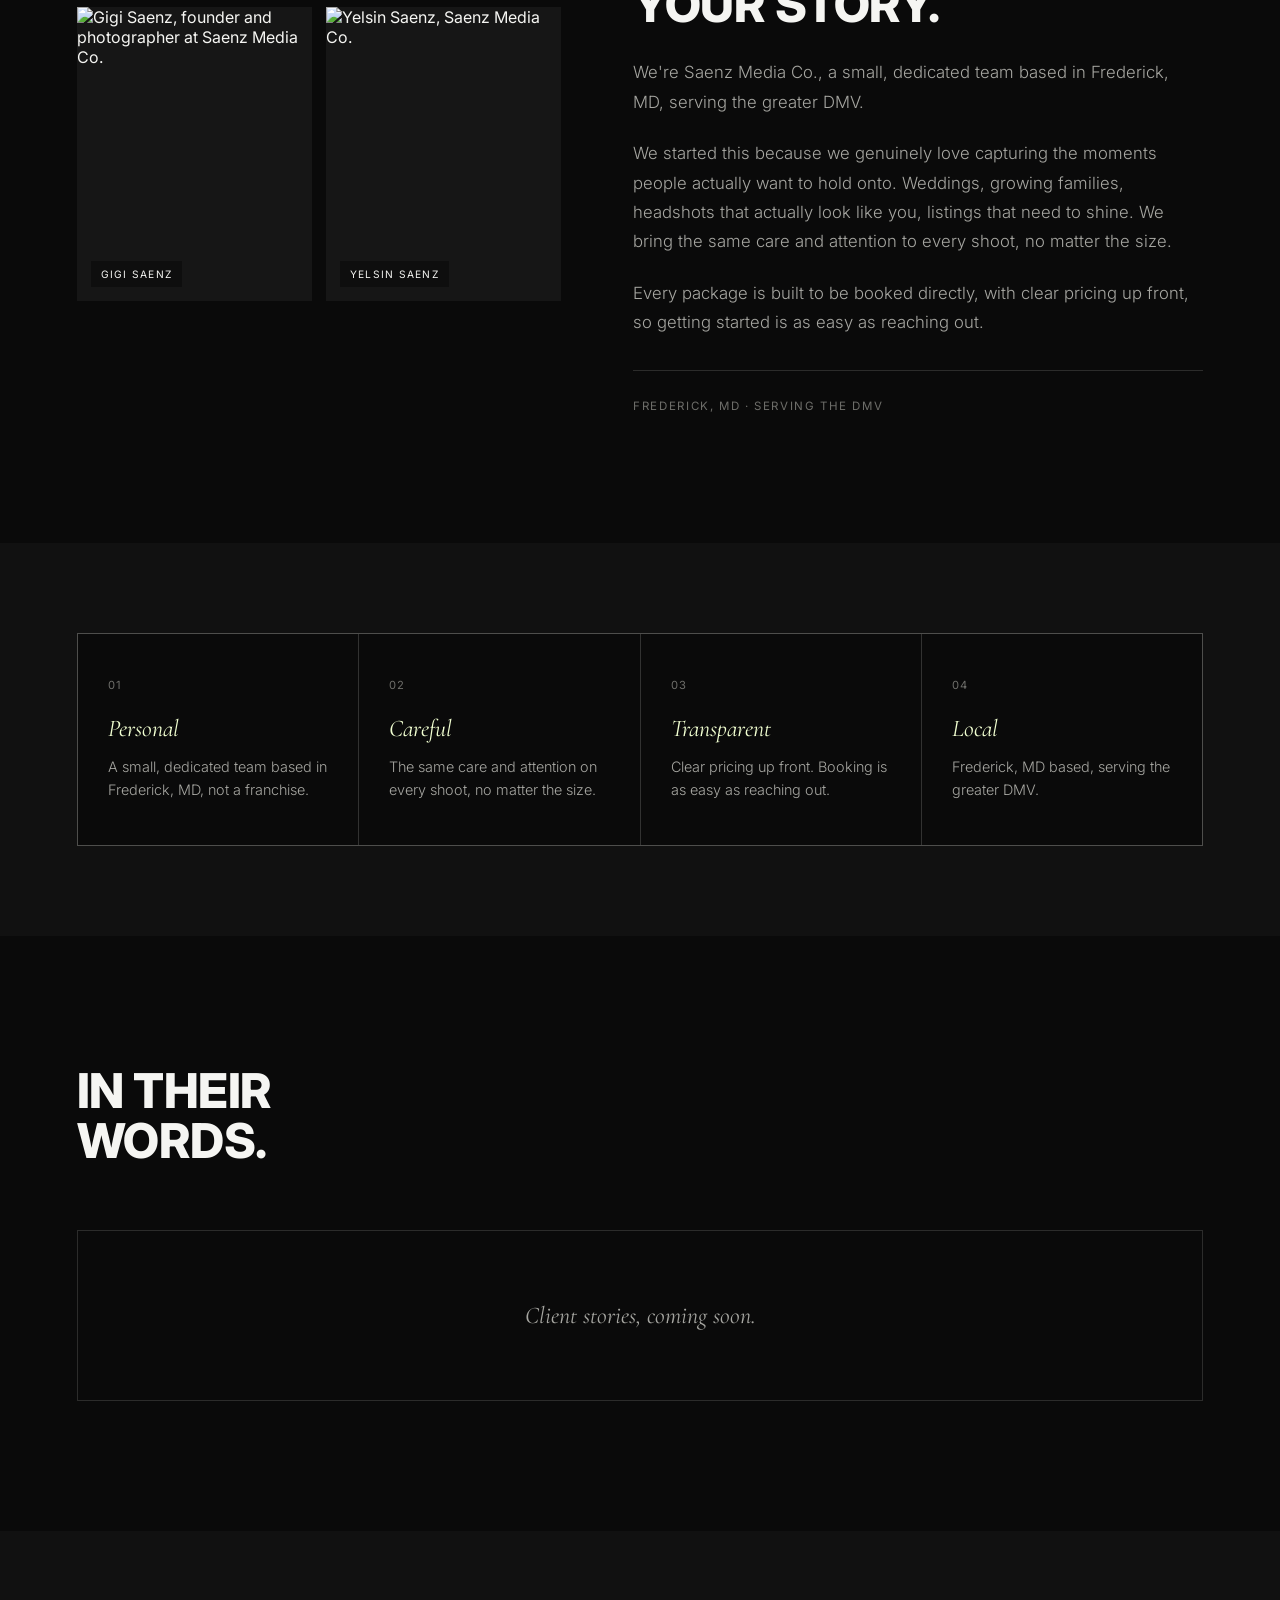
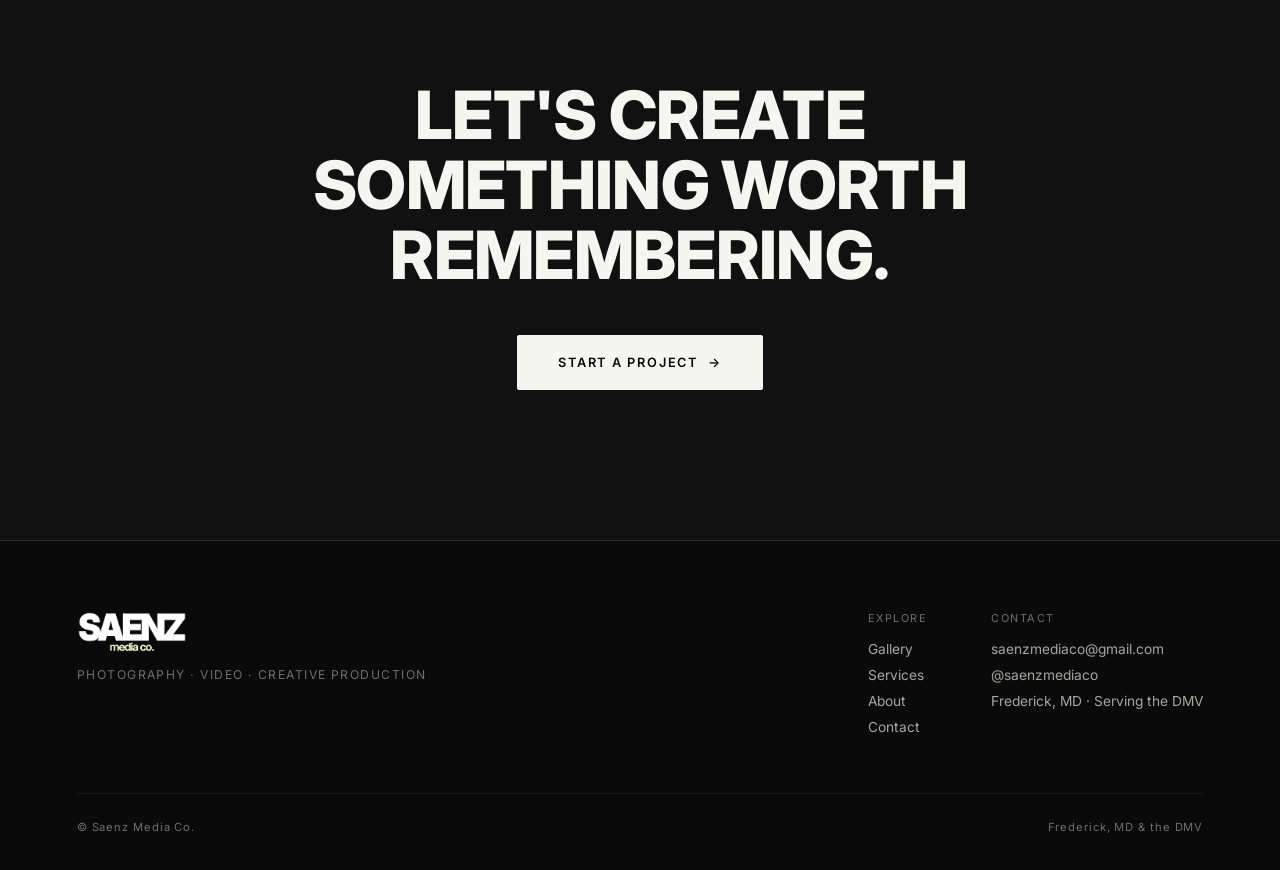
==== commit 075b1ec3: "RE-DESIGN" ====
--- a/index.html
+++ b/index.html
@@ -19,673 +19,303 @@
 <link rel="apple-touch-icon" href="images/apple-touch-icon.png?v=2">
 <link rel="preconnect" href="https://fonts.googleapis.com">
 <link rel="preconnect" href="https://fonts.gstatic.com" crossorigin>
-<link href="https://fonts.googleapis.com/css2?family=Inter:opsz,wght@14..32,100..900&family=Work+Sans:wght@400;500;600&family=IBM+Plex+Mono:wght@400;500&display=swap" rel="stylesheet">
-<style>
-  :root{
-    --paper:#fcfafa;
-    --card:#FFFFFF;
-    --ink:#132A3A;
-    --ink-soft:#51697A;
-    --line:#D7E1E6;
-    --blue:#082A18;
-    --blue-deep:#062213;
-    --blue-accent:#1C7A4C;
-    --cream:#F2EFB3;
-  }
-  *{box-sizing:border-box;}
-  body{
-    margin:0;
-    background:var(--paper);
-    color:var(--ink);
-    font-family:'Work Sans',sans-serif;
-    -webkit-font-smoothing:antialiased;
-  }
-  a{color:inherit;}
-
-  /* Masthead */
-  .masthead{
-    display:flex;
-    justify-content:space-between;
-    align-items:center;
-    padding:18px 6%;
-    background:var(--blue);
-    border-bottom:1px solid var(--blue-deep);
-    flex-wrap:wrap;
-    gap:12px;
-  }
-  .brand{
-    display:flex;
-    align-items:flex-start;
-    text-decoration:none;
-  }
-  .brand-tagline{margin-top:11px;}
-  .brand-logo{
-    height:40px;
-    width:auto;
-    display:block;
-    margin-top:3px;
-  }
-  .brand-tagline{
-    position:relative;
-    display:inline-block;
-    font-family:'IBM Plex Mono',monospace;
-    font-size:0.68rem;
-    letter-spacing:0.14em;
-    text-transform:uppercase;
-    text-decoration:none;
-    color:var(--cream);
-    padding-left:16px;
-    margin-left:16px;
-    white-space:nowrap;
-  }
-  .brand-tagline::before{
-    content:'';
-    position:absolute;
-    left:0;top:50%;
-    transform:translateY(-50%);
-    width:1px;
-    height:28px;
-    background:rgba(255,255,255,0.3);
-  }
-  .menu-toggle{
-    display:none;
-    background:none;border:none;cursor:pointer;
-    padding:4px;color:#fff;
-    align-items:center;justify-content:center;
-  }
-  .menu-toggle svg{width:24px;height:24px;}
-  nav{
-    display:flex;
-    flex-wrap:wrap;
-    justify-content:flex-end;
-    flex:1 1 auto;
-    gap:8px 16px;
-    font-family:'IBM Plex Mono',monospace;
-    font-size:0.78rem;
-    letter-spacing:0.06em;
-    text-transform:uppercase;
-  }
-  nav a{text-decoration:none;color:rgba(255,255,255,0.8);padding-bottom:4px;border-bottom:1px solid transparent;transition:border-color .2s,color .2s;}
-  nav a:hover{color:#fff;border-color:#fff;}
-  nav a.active{color:#fff;border-color:var(--cream);}
-
-  /* Hero */
-  .hero{padding:40px 6% 44px;max-width:1100px;}
-  .eyebrow{
-    display:flex;align-items:center;gap:8px;
-    font-family:'IBM Plex Mono',monospace;
-    font-size:0.78rem;letter-spacing:0.16em;text-transform:uppercase;
-    color:var(--blue-accent);margin-bottom:22px;
-  }
-  .eyebrow::before{content:'';width:7px;height:7px;background:var(--blue-accent);border-radius:50%;display:inline-block;}
-  h1{
-    font-family:'Inter',sans-serif;
-    font-weight:900;
-    text-transform:uppercase;
-    font-size:clamp(24px,6.4vw,58px);
-    line-height:1.08;
-    margin:0 0 22px;
-    letter-spacing:-0.02em;
-  }
-  .hero p{
-    font-size:1.1rem;
-    line-height:1.6;
-    color:var(--ink-soft);
-    max-width:56ch;
-    margin:0;
-  }
-
-  /* Hero banner filmstrip */
-  .banner{
-    position:relative;
-  }
-  .banner-track{
-    display:grid;
-    grid-template-columns:repeat(3,1fr);
-    gap:10px;
-  }
-  .banner-tile{
-    position:relative;
-    aspect-ratio:3/4;
-    overflow:hidden;
-    background:var(--ink);
-  }
-  .tile-slide{
-    position:absolute;inset:0;
-    opacity:0;
-    transition:opacity 1.1s ease;
-  }
-  .tile-slide.active{opacity:1;}
-  .tile-slide img{
-    width:100%;height:100%;object-fit:cover;display:block;
-  }
-  .tile-cap{
-    position:absolute;left:10px;bottom:10px;z-index:2;
-    display:flex;align-items:center;gap:6px;
-    font-family:'IBM Plex Mono',monospace;
-    font-size:0.66rem;letter-spacing:0.1em;text-transform:uppercase;
-    color:#fff;
-    background:rgba(19,42,58,0.6);
-    padding:5px 9px;
-  }
-  .tile-cap::before{content:'';width:5px;height:5px;background:var(--cream);border-radius:50%;flex-shrink:0;}
-  .banner-more{
-    display:inline-block;margin:14px 6% 0;
-    font-family:'IBM Plex Mono',monospace;
-    font-size:0.72rem;letter-spacing:0.1em;text-transform:uppercase;
-    color:var(--ink);text-decoration:none;
-    border-bottom:1px solid var(--ink-soft);
-    padding-bottom:2px;
-    transition:border-color .2s;
-  }
-  .banner-more:hover{border-color:var(--ink);}
-
-  /* Sprocket divider */
-  .sprockets{
-    height:8px;
-    margin:44px 6%;
-    background-image:radial-gradient(circle, var(--line) 2px, transparent 2.6px);
-    background-size:20px 100%;
-    background-repeat:repeat-x;
-    background-position:left center;
-  }
-
-  .market-note{
-    padding:0 6% 8px;
-    font-family:'IBM Plex Mono',monospace;
-    font-size:0.75rem;
-    color:var(--ink-soft);
-    font-style:italic;
-    max-width:60ch;
-  }
-
-  /* Pricing grid */
-  .grid{
-    display:grid;
-    grid-template-columns:repeat(3,1fr);
-    gap:22px;
-    padding:28px 6% 20px;
-  }
-  .card{
-    position:relative;
-    background:var(--card);
-    border:1px solid var(--line);
-    padding:46px 30px 34px;
-    display:flex;
-    flex-direction:column;
-    transition:transform .25s ease, box-shadow .25s ease;
-  }
-  .card:hover{transform:translateY(-6px);box-shadow:0 16px 32px rgba(27,26,23,0.12);}
-  .card::before{
-    content:'';position:absolute;top:14px;left:14px;width:20px;height:20px;
-    border-top:2px solid var(--ink);border-left:2px solid var(--ink);
-  }
-  .card::after{
-    content:'';position:absolute;bottom:14px;right:14px;width:20px;height:20px;
-    border-bottom:2px solid var(--ink);border-right:2px solid var(--ink);
-  }
-  .card.featured{background:var(--blue);color:#fff;border-color:var(--blue);}
-  .card.featured::before{border-color:#fff;}
-  .card.featured::after{border-color:#fff;}
-  .fstop{
-    font-family:'IBM Plex Mono',monospace;
-    font-size:0.82rem;
-    letter-spacing:0.08em;
-    color:var(--blue-accent);
-    text-transform:uppercase;
-    margin-bottom:14px;
-  }
-  .card.featured .fstop{color:var(--cream);}
-  .badge{
-    position:absolute;top:14px;right:14px;
-    font-family:'IBM Plex Mono',monospace;
-    font-size:0.65rem;letter-spacing:0.1em;text-transform:uppercase;
-    background:var(--cream);color:var(--ink);padding:4px 8px;
-  }
-  .tier{font-family:'Inter',sans-serif;font-weight:800;text-transform:uppercase;font-size:1.4rem;margin:0 0 6px;}
-  .price{
-    font-family:'IBM Plex Mono',monospace;font-size:2.4rem;font-weight:500;
-    margin:6px 0 4px;
-  }
-  .price-note{font-size:0.78rem;color:var(--ink-soft);margin-bottom:22px;}
-  .card.featured .price-note{color:#CFE9F5;}
-  .features{list-style:none;margin:0 0 30px;padding:0;flex-grow:1;}
-  .features li{
-    padding:9px 0;border-bottom:1px dashed var(--line);
-    font-size:0.94rem;line-height:1.4;
-  }
-  .card.featured .features li{border-bottom-color:rgba(255,255,255,0.28);}
-  .features li:last-child{border-bottom:none;}
-  .cta{
-    display:block;text-align:center;
-    font-family:'IBM Plex Mono',monospace;
-    font-size:0.76rem;letter-spacing:0.1em;text-transform:uppercase;
-    padding:14px;border:1px solid var(--blue-accent);
-    text-decoration:none;color:var(--blue-accent);
-    transition:background .2s,color .2s;
-  }
-  .cta:hover{background:var(--blue);color:#fff;}
-  .card.featured .cta{border-color:var(--cream);color:var(--cream);}
-  .card.featured .cta:hover{background:var(--cream);color:var(--blue-accent);}
-
-  /* Spec sheet */
-  .specsheet{margin:56px 6% 90px;border:1px solid var(--line);}
-  .specsheet-head{
-    padding:16px 24px;border-bottom:1px solid var(--line);
-    font-family:'IBM Plex Mono',monospace;font-size:0.76rem;
-    letter-spacing:0.12em;text-transform:uppercase;color:var(--ink-soft);
-  }
-  .spec-row{
-    display:flex;justify-content:space-between;gap:20px;
-    padding:14px 24px;border-bottom:1px dashed var(--line);
-    font-size:0.95rem;
-  }
-  .spec-row:last-child{border-bottom:none;}
-  .spec-row span:last-child{font-family:'IBM Plex Mono',monospace;color:var(--ink-soft);white-space:nowrap;}
-
-  footer{
-    background:var(--blue);
-    border-top:1px solid var(--blue-deep);
-    padding:26px 6%;
-    display:flex;justify-content:space-between;flex-wrap:wrap;gap:10px;
-    font-family:'IBM Plex Mono',monospace;
-    font-size:0.72rem;letter-spacing:0.08em;text-transform:uppercase;color:rgba(255,255,255,0.75);
-  }
-  footer a{color:var(--cream);text-decoration:none;border-bottom:1px solid transparent;transition:border-color .2s,color .2s;}
-  footer a:hover{color:#fff;border-color:#fff;}
-
-  .grid4{
-    display:grid;
-    grid-template-columns:repeat(5,1fr);
-    gap:20px;
-    padding:28px 6% 20px;
-  }
-  .nav-card{
-    position:relative;
-    background:var(--card);
-    border:1px solid var(--line);
-    padding:40px 26px 30px;
-    display:flex;
-    flex-direction:column;
-    text-decoration:none;
-    color:var(--ink);
-    transition:border-color .2s, transform .25s ease, box-shadow .25s ease;
-  }
-  .nav-card:hover{border-color:var(--ink);transform:translateY(-6px);box-shadow:0 16px 32px rgba(27,26,23,0.12);}
-  .nav-card::before{
-    content:'';position:absolute;top:14px;left:14px;width:18px;height:18px;
-    border-top:2px solid var(--ink);border-left:2px solid var(--ink);
-  }
-  .nav-card::after{
-    content:'';position:absolute;bottom:14px;right:14px;width:18px;height:18px;
-    border-bottom:2px solid var(--ink);border-right:2px solid var(--ink);
-  }
-  .nav-card .tag{
-    font-family:'IBM Plex Mono',monospace;font-size:0.72rem;letter-spacing:0.08em;
-    text-transform:uppercase;color:var(--blue-accent);margin-bottom:16px;
-  }
-  .nav-card h2{font-family:'Inter',sans-serif;font-weight:800;text-transform:uppercase;font-size:1.3rem;margin:0 0 10px;}
-  .nav-card p{font-size:0.88rem;line-height:1.55;color:var(--ink-soft);margin:0 0 22px;flex-grow:1;}
-  .nav-card .go{
-    font-family:'IBM Plex Mono',monospace;font-size:0.74rem;letter-spacing:0.08em;
-    text-transform:uppercase;color:var(--ink);
-  }
-  .nav-card .go::after{content:' →';display:inline-block;transition:transform .25s ease;}
-  .nav-card:hover .go::after{transform:translateX(4px);}
-
-  .about{
-    padding:60px 6% 20px;
-    display:flex;
-    align-items:flex-start;
-    gap:48px;
-  }
-  .about-photos{display:flex;flex-direction:row;gap:16px;}
-  .about-photo-wrap{flex:0 0 130px;display:flex;flex-direction:column;gap:10px;}
-  .about-photo{
-    position:relative;
-    width:100%;
-    aspect-ratio:3/4;
-    overflow:hidden;
-    border:1px solid var(--line);
-  }
-  .about-photo img{width:100%;height:100%;object-fit:cover;display:block;}
-  .about-photo::before{
-    content:'';position:absolute;top:12px;left:12px;width:18px;height:18px;
-    border-top:2px solid var(--paper);border-left:2px solid var(--paper);
-  }
-  .about-photo::after{
-    content:'';position:absolute;bottom:12px;right:12px;width:18px;height:18px;
-    border-bottom:2px solid var(--paper);border-right:2px solid var(--paper);
-  }
-  .about-name{
-    font-family:'IBM Plex Mono',monospace;
-    font-size:0.7rem;letter-spacing:0.08em;text-transform:uppercase;
-    color:var(--ink-soft);text-align:center;
-  }
-  .about-text{flex:1 1 auto;margin-top:-5px;}
-  .about h2{font-family:'Inter',sans-serif;font-weight:800;text-transform:uppercase;font-size:1.5rem;margin:0 0 14px;}
-  .about p{font-size:1rem;line-height:1.7;color:var(--ink-soft);margin:0 0 14px;}
-  .about p:last-child{margin:0;}
-
-  @media (max-width:1060px){
-    .menu-toggle{display:flex;}
-    nav{display:none;width:100%;flex-direction:column;align-items:flex-start;gap:0;order:3;margin-top:12px;}
-    nav.open{display:flex;}
-    nav a{width:100%;padding:12px 0;border-bottom:1px dashed rgba(255,255,255,0.25);}
-    nav a:last-child{border-bottom:none;}
-    .grid{grid-template-columns:1fr;}
-    .grid4{grid-template-columns:1fr 1fr;}
-    .about-photos{flex:0 0 100px;flex-direction:column;gap:14px;}
-    .about-photo-wrap{flex:0 0 auto;}
-  }
-  @media (max-width:560px){
-    .grid4{grid-template-columns:1fr;}
-  }
-  @media (max-width:420px){
-    .brand-logo{height:32px;}
-  }
-  @media (max-width:340px){
-    .brand-tagline{
-      font-size:0.48rem;
-      letter-spacing:0.05em;
-      padding-left:10px;
-      margin-left:10px;
-    }
-  }
-</style>
+<link href="https://fonts.googleapis.com/css2?family=Cormorant+Garamond:ital,wght@0,300;0,400;0,500;0,600;1,400;1,500&family=Inter:wght@300;400;500;600;700;800;900&display=swap" rel="stylesheet">
+<link rel="stylesheet" href="styles.css">
 </head>
 <body>
 
-<div class="masthead">
-  <a class="brand" href="index.html">
-    <img class="brand-logo" src="images/logo-mark.png" alt="Saenz Media Co.">
-    <span class="brand-tagline">Elevate Your Vision</span>
-  </a>
+<nav class="site-nav" id="siteNav">
+  <a class="nav-mark" href="index.html"><img class="nav-logo" src="images/logo-mark-transparent-cropped.png" alt="Saenz Media Co."></a>
+  <div class="nav-right">
+    <div class="nav-links">
+      <a href="gallery.html">Gallery</a>
+      <a href="index.html#services">Services</a>
+      <a href="index.html#about">About</a>
+    </div>
+    <a class="nav-cta" href="book.html">Start a Project</a>
+  </div>
   <button class="menu-toggle" id="menuToggle" aria-label="Toggle menu" aria-expanded="false">
-    <svg viewBox="0 0 24 24" fill="none" stroke="currentColor" stroke-width="1.6"><path d="M3 6h18M3 12h18M3 18h18"/></svg>
+    <span></span><span></span><span></span>
   </button>
-  <nav id="siteNav">
- <a href="index.html" class="active">Home</a>
-    <a href="engagements.html">Engagements</a>
-    <a href="weddings.html">Weddings</a>
-    <a href="family.html">Family</a>
-    <a href="headshots.html">Headshots</a>
-    <a href="real-estate.html">Real Estate</a>
-    <a href="gallery.html">Gallery</a>
-    <a href="book.html">Book</a>
-  </nav>
+</nav>
+
+<div class="mobile-menu" id="mobileMenu">
+  <a href="gallery.html">Gallery</a>
+  <a href="index.html#services">Services</a>
+  <a href="index.html#about">About</a>
+  <a class="btn btn-solid nav-cta" href="book.html">Start a Project</a>
+  <div class="mobile-menu-foot">
+    <span>Frederick, MD</span>
+    <span>@saenzmediaco</span>
+  </div>
 </div>
 
-<div class="hero">
-  <div class="eyebrow">Photo & Video</div>
-  <h1>Frederick, MD & the DMV.</h1>
-  <p>Weddings, family sessions, headshots, and real estate media. Shot, edited, and delivered. Pick a service below to see pricing.</p>
-</div>
-
-<div class="banner" id="banner">
-  <div class="banner-track">
-    <div class="banner-tile">
-      <div class="tile-slide active">
-        <img src="images/engagement-04.jpg" alt="Engagement photography">
-        <div class="tile-cap">Engagement</div>
-      </div>
-      <div class="tile-slide">
-        <img src="images/headshot-02.jpg" alt="Professional headshot portrait">
-        <div class="tile-cap">Headshot</div>
-      </div>
-      <div class="tile-slide">
-        <img src="images/family-01.jpg" alt="Family posing with a mariachi band">
-        <div class="tile-cap">Family</div>
-      </div>
-      <div class="tile-slide">
-        <img src="images/headshot-01.jpg" alt="Professional headshot portrait in front of a landmark">
-        <div class="tile-cap">Headshot</div>
-      </div>
-      <div class="tile-slide">
-        <img src="images/engagement-08.jpg" alt="Engagement photography">
-        <div class="tile-cap">Engagement</div>
-      </div>
-      <div class="tile-slide">
-        <img src="images/full/wedding-11.jpg" alt="Bride and groom walking down the aisle at their wedding reception">
-        <div class="tile-cap">Wedding</div>
-      </div>
-      <div class="tile-slide">
-        <img src="images/family-02.jpg" alt="Family celebrating together with live mariachi music">
-        <div class="tile-cap">Family</div>
-      </div>
-      <div class="tile-slide">
-        <img src="images/engagement-01.jpg" alt="Engaged couple laughing together in the woods">
-        <div class="tile-cap">Engagement</div>
-      </div>
-      <div class="tile-slide">
-        <img src="images/realestate-01.jpg" alt="Real estate nursery room photo">
-        <div class="tile-cap">Real Estate</div>
-      </div>
-      <div class="tile-slide">
-        <img src="images/full/wedding-07.jpg" alt="Bride and groom smiling on stage at their reception">
-        <div class="tile-cap">Wedding</div>
-      </div>
-      <div class="tile-slide">
-        <img src="images/engagement-09.jpg" alt="Engagement photography">
-        <div class="tile-cap">Engagement</div>
-      </div>
-      <div class="tile-slide">
-        <img src="images/realestate-02.jpg" alt="Real estate photography">
-        <div class="tile-cap">Real Estate</div>
-      </div>
-    </div>
-    <div class="banner-tile">
-      <div class="tile-slide active">
-        <img src="images/full/wedding-05.jpg" alt="Bride and groom portrait at their wedding">
-        <div class="tile-cap">Wedding</div>
-      </div>
-      <div class="tile-slide">
-        <img src="images/engagement-02.jpg" alt="Engagement proposal in a Frederick, MD park">
-        <div class="tile-cap">Engagement</div>
-      </div>
-      <div class="tile-slide">
-        <img src="images/realestate-04.jpg" alt="Real estate photography">
-        <div class="tile-cap">Real Estate</div>
-      </div>
-      <div class="tile-slide">
-        <img src="images/full/wedding-04.jpg" alt="Bride and groom laughing together outside their wedding venue">
-        <div class="tile-cap">Wedding</div>
-      </div>
-      <div class="tile-slide">
-        <img src="images/family-03.jpg" alt="Family lifting a child in the air together outdoors">
-        <div class="tile-cap">Family</div>
-      </div>
-      <div class="tile-slide">
-        <img src="images/realestate-03.jpg" alt="Real estate photography">
-        <div class="tile-cap">Real Estate</div>
-      </div>
-      <div class="tile-slide">
-        <img src="images/headshot-03.jpg" alt="Professional headshot portrait">
-        <div class="tile-cap">Headshot</div>
-      </div>
-      <div class="tile-slide">
-        <img src="images/full/wedding-13.jpg" alt="Bride and groom portrait in a field">
-        <div class="tile-cap">Wedding</div>
-      </div>
-      <div class="tile-slide">
-        <img src="images/engagement-03.jpg" alt="Engaged couple silhouetted against the sunset">
-        <div class="tile-cap">Engagement</div>
-      </div>
-      <div class="tile-slide">
-        <img src="images/family-04.jpg" alt="Family photography">
-        <div class="tile-cap">Family</div>
-      </div>
-      <div class="tile-slide">
-        <img src="images/full/wedding-09.jpg" alt="Bride and groom portrait at their wedding">
-        <div class="tile-cap">Wedding</div>
-      </div>
-      <div class="tile-slide">
-        <img src="images/headshot-04.jpg" alt="Professional headshot portrait in front of a landmark">
-        <div class="tile-cap">Headshot</div>
-      </div>
-    </div>
-    <div class="banner-tile">
-      <div class="tile-slide active">
-        <img src="images/realestate-06.jpg" alt="Real estate photography">
-        <div class="tile-cap">Real Estate</div>
-      </div>
-      <div class="tile-slide">
-        <img src="images/full/wedding-17.jpg" alt="Bride and groom sharing an embrace">
-        <div class="tile-cap">Wedding</div>
-      </div>
-      <div class="tile-slide">
-        <img src="images/engagement-07.jpg" alt="Engagement photography">
-        <div class="tile-cap">Engagement</div>
-      </div>
-      <div class="tile-slide">
-        <img src="images/realestate-05.jpg" alt="Two-story house exterior with white siding and covered porch">
-        <div class="tile-cap">Real Estate</div>
-      </div>
-      <div class="tile-slide">
-        <img src="images/engagement-06.jpg" alt="Engaged couple sitting together in a garden">
-        <div class="tile-cap">Engagement</div>
-      </div>
-      <div class="tile-slide">
-        <img src="images/full/wedding-01.jpg" alt="Bride and groom portrait at their wedding">
-        <div class="tile-cap">Wedding</div>
-      </div>
-      <div class="tile-slide">
-        <img src="images/engagement-05.jpg" alt="Engagement photography">
-        <div class="tile-cap">Engagement</div>
-      </div>
-      <div class="tile-slide">
-        <img src="images/family-05.jpg" alt="Family photography">
-        <div class="tile-cap">Family</div>
-      </div>
-      <div class="tile-slide">
-        <img src="images/full/wedding-15.jpg" alt="Wedding party celebrating together">
-        <div class="tile-cap">Wedding</div>
-      </div>
-      <div class="tile-slide">
-        <img src="images/engagement-11.jpg" alt="Engagement photography">
-        <div class="tile-cap">Engagement</div>
-      </div>
-      <div class="tile-slide">
-        <img src="images/family-06.jpg" alt="Family photography">
-        <div class="tile-cap">Family</div>
-      </div>
-      <div class="tile-slide">
-        <img src="images/engagement-10.jpg" alt="Engagement photography">
-        <div class="tile-cap">Engagement</div>
-      </div>
-    </div>
-  </div>
-  <a class="banner-more" href="gallery.html">Full gallery →</a>
-</div>
-
-<div class="sprockets"></div>
-
-<div class="grid4">
-
-  <a class="nav-card" href="engagements.html">
-    <div class="tag">From $250</div>
-    <h2>Engagements</h2>
-    <p>Relaxed, romantic sessions to celebrate this season of your story before the big day.</p>
-    <div class="go">View pricing</div>
-  </a>
-
-  <a class="nav-card" href="weddings.html">
-    <div class="tag">From $1,650</div>
-    <h2>Weddings</h2>
-    <p>Full-day coverage, engagement sessions, and albums for the day you'll want to relive.</p>
-    <div class="go">View pricing</div>
-  </a>
-
-  <a class="nav-card" href="family.html">
-    <div class="tag">From $175</div>
-    <h2>Family</h2>
-    <p>Relaxed sessions built around your family's actual rhythm: golden hour, giggles, and all.</p>
-    <div class="go">View pricing</div>
-  </a>
-
-  <a class="nav-card" href="headshots.html">
-    <div class="tag">From $150</div>
-    <h2>Headshots</h2>
-    <p>Confident, polished headshots for LinkedIn, teams, and personal branding.</p>
-    <div class="go">View pricing</div>
-  </a>
-
-  <a class="nav-card" href="real-estate.html">
-    <div class="tag">From $175</div>
-    <h2>Real Estate</h2>
-    <p>HDR photos, cinematic walkthroughs, and drone coverage that help listings sell faster.</p>
-    <div class="go">View pricing</div>
-  </a>
-
-</div>
-
-<div class="about">
-  <div class="about-photos">
-    <div class="about-photo-wrap">
-      <div class="about-photo">
-        <img src="images/about-gigi.jpg" alt="Gigi Saenz, founder and photographer at Saenz Media Co.">
-      </div>
-      <div class="about-name">Gigi Saenz</div>
-    </div>
-    <div class="about-photo-wrap">
-      <div class="about-photo">
-        <img src="images/about-yelsin.jpg" alt="Yelsin Saenz, Saenz Media Co.">
-      </div>
-      <div class="about-name">Yelsin Saenz</div>
-    </div>
-  </div>
-  <div class="about-text">
-    <h2>About us</h2>
-    <p>We're Saenz Media Co., a small, dedicated team based in Frederick, MD, serving the greater DMV.</p>
-    <p>We started this because we genuinely love capturing the moments people actually want to hold onto. Weddings, growing families, headshots that actually look like you, listings that need to shine. We bring the same care and attention to every shoot, no matter the size.</p>
-    <p>Every package is built to be booked directly, with clear pricing up front, so getting started is as easy as reaching out.</p>
-  </div>
-</div>
-
-<footer>
-  <span>Frederick, MD · Serving the DMV</span>
-  <a href="mailto:saenzmediaco@gmail.com">saenzmediaco@gmail.com</a>
-  <a href="https://instagram.com/saenzmediaco" target="_blank" rel="noopener">@saenzmediaco</a>
-  <span>Home</span>
+<header class="hero">
+  <div class="hero-media" id="heroMedia">
+    <img class="active" src="images/full/wedding-11.jpg" alt="Bride and groom walking down the aisle at their wedding reception" loading="eager" fetchpriority="high">
+    <img src="images/full/family-01.jpg" alt="Family posing with a mariachi band" loading="lazy">
+    <img src="images/full/realestate-05.jpg" alt="Two-story house exterior with white siding and covered porch" loading="lazy">
+    <img src="images/full/realestate-01.jpg" alt="Real estate nursery room photo" loading="lazy">
+    <img src="images/full/wedding-17.jpg" alt="Bride and groom sharing an embrace" loading="lazy">
+    <img src="images/full/realestate-06.jpg" alt="Real estate photography" loading="lazy">
+    <img src="images/full/family-02.jpg" alt="Family celebrating together with live mariachi music" loading="lazy">
+    <img src="images/full/wedding-09.jpg" alt="Bride and groom portrait at their wedding" loading="lazy">
+    <img src="images/full/realestate-02.jpg" alt="Real estate photography" loading="lazy">
+    <img src="images/full/realestate-03.jpg" alt="Real estate photography" loading="lazy">
+  </div>
+  <div class="hero-scrim"></div>
+  <div class="hero-content">
+    <div class="hero-eyebrow">Photography &amp; Video · Frederick, MD &amp; the DMV</div>
+    <h1>Elevate<br>your <em>vision.</em></h1>
+    <p class="hero-sub">Photography, video &amp; creative production for weddings, families, headshots, and real estate. Shot, edited, and delivered.</p>
+    <div class="hero-actions">
+      <a class="btn btn-solid" href="gallery.html">View Our Work <span class="btn-arrow">→</span></a>
+      <a class="btn btn-outline" href="book.html">Start a Project</a>
+    </div>
+  </div>
+  <div class="scroll-cue"><span class="line"></span>Scroll</div>
+</header>
+
+<section class="section-pad" id="work">
+  <div class="container">
+    <div class="section-head reveal">
+      <h2 class="section-title">Selected<br>Work.</h2>
+      <p class="section-note">A look at recent weddings, engagements, family sessions, headshots, and real estate listings across Frederick and the DMV.</p>
+    </div>
+
+    <div class="portfolio-grid">
+      <a class="p-tile p-lg reveal" href="weddings.html">
+        <img src="images/full/wedding-11.jpg" alt="Bride and groom walking down the aisle at their wedding reception" loading="lazy">
+        <div class="p-tile-scrim"></div>
+        <div class="p-tile-info">
+          <div class="p-tile-cat">Wedding</div>
+          <div class="p-tile-view">View pricing <span class="arr">→</span></div>
+        </div>
+      </a>
+      <a class="p-tile p-tall reveal" href="weddings.html">
+        <img src="images/full/wedding-13.jpg" alt="Bride and groom portrait in a field" loading="lazy">
+        <div class="p-tile-scrim"></div>
+        <div class="p-tile-info">
+          <div class="p-tile-cat">Wedding</div>
+          <div class="p-tile-view">View pricing <span class="arr">→</span></div>
+        </div>
+      </a>
+      <a class="p-tile reveal" href="headshots.html">
+        <img src="images/headshot-02.jpg" alt="Professional headshot portrait" loading="lazy">
+        <div class="p-tile-scrim"></div>
+        <div class="p-tile-info">
+          <div class="p-tile-cat">Headshots</div>
+          <div class="p-tile-view">View pricing <span class="arr">→</span></div>
+        </div>
+      </a>
+      <a class="p-tile reveal" href="engagements.html">
+        <img src="images/engagement-01.jpg" alt="Engaged couple laughing together in the woods" loading="lazy">
+        <div class="p-tile-scrim"></div>
+        <div class="p-tile-info">
+          <div class="p-tile-cat">Engagement</div>
+          <div class="p-tile-view">View pricing <span class="arr">→</span></div>
+        </div>
+      </a>
+      <a class="p-tile p-wide reveal" href="real-estate.html">
+        <img src="images/realestate-05.jpg" alt="Two-story house exterior with white siding and covered porch" loading="lazy">
+        <div class="p-tile-scrim"></div>
+        <div class="p-tile-info">
+          <div class="p-tile-cat">Real Estate</div>
+          <div class="p-tile-view">View pricing <span class="arr">→</span></div>
+        </div>
+      </a>
+      <a class="p-tile reveal" href="family.html">
+        <img src="images/family-01.jpg" alt="Family posing with a mariachi band" loading="lazy">
+        <div class="p-tile-scrim"></div>
+        <div class="p-tile-info">
+          <div class="p-tile-cat">Family</div>
+          <div class="p-tile-view">View pricing <span class="arr">→</span></div>
+        </div>
+      </a>
+      <a class="p-tile p-tall reveal" href="engagements.html">
+        <img src="images/engagement-13.jpg" alt="Engagement photography" loading="lazy">
+        <div class="p-tile-scrim"></div>
+        <div class="p-tile-info">
+          <div class="p-tile-cat">Engagement</div>
+          <div class="p-tile-view">View pricing <span class="arr">→</span></div>
+        </div>
+      </a>
+      <a class="p-tile reveal" href="weddings.html">
+        <img src="images/full/wedding-07.jpg" alt="Bride and groom smiling on stage at their reception" loading="lazy">
+        <div class="p-tile-scrim"></div>
+        <div class="p-tile-info">
+          <div class="p-tile-cat">Wedding</div>
+          <div class="p-tile-view">View pricing <span class="arr">→</span></div>
+        </div>
+      </a>
+    </div>
+
+    <div class="portfolio-more reveal">
+      <a class="btn btn-outline" href="gallery.html">Full Gallery <span class="btn-arrow">→</span></a>
+    </div>
+  </div>
+</section>
+
+<section class="section-pad bg-alt" id="services">
+  <div class="container">
+    <div class="section-head reveal">
+      <h2 class="section-title">Services.</h2>
+      <p class="section-note">Five ways we help you keep the moments that matter. Real, published pricing, no guessing.</p>
+    </div>
+
+    <div class="services-list">
+      <a class="service-row reveal" href="weddings.html">
+        <span class="service-num">01</span>
+        <span class="service-main">
+          <span class="service-name">Weddings</span>
+          <span class="service-desc">Full-day coverage, engagement sessions, and albums for the day you'll want to relive.</span>
+        </span>
+        <span class="service-price">From $1,650</span>
+        <span class="service-arrow"><svg width="16" height="16" viewBox="0 0 24 24" fill="none" stroke="currentColor" stroke-width="1.6"><path d="M5 19L19 5M19 5H8M19 5V16"/></svg></span>
+        <span class="service-thumb"><img src="images/full/wedding-19.jpg" alt="" loading="lazy"></span>
+      </a>
+      <a class="service-row reveal" href="engagements.html">
+        <span class="service-num">02</span>
+        <span class="service-main">
+          <span class="service-name">Engagements</span>
+          <span class="service-desc">Relaxed, romantic sessions to celebrate this season of your story before the big day.</span>
+        </span>
+        <span class="service-price">From $250</span>
+        <span class="service-arrow"><svg width="16" height="16" viewBox="0 0 24 24" fill="none" stroke="currentColor" stroke-width="1.6"><path d="M5 19L19 5M19 5H8M19 5V16"/></svg></span>
+        <span class="service-thumb"><img src="images/engagement-11.jpg" alt="" loading="lazy"></span>
+      </a>
+      <a class="service-row reveal" href="family.html">
+        <span class="service-num">03</span>
+        <span class="service-main">
+          <span class="service-name">Family</span>
+          <span class="service-desc">Relaxed sessions built around your family's actual rhythm: golden hour, giggles, and all.</span>
+        </span>
+        <span class="service-price">From $175</span>
+        <span class="service-arrow"><svg width="16" height="16" viewBox="0 0 24 24" fill="none" stroke="currentColor" stroke-width="1.6"><path d="M5 19L19 5M19 5H8M19 5V16"/></svg></span>
+        <span class="service-thumb"><img src="images/family-02.jpg" alt="" loading="lazy"></span>
+      </a>
+      <a class="service-row reveal" href="headshots.html">
+        <span class="service-num">04</span>
+        <span class="service-main">
+          <span class="service-name">Headshots</span>
+          <span class="service-desc">Confident, polished headshots for LinkedIn, teams, and personal branding.</span>
+        </span>
+        <span class="service-price">From $150</span>
+        <span class="service-arrow"><svg width="16" height="16" viewBox="0 0 24 24" fill="none" stroke="currentColor" stroke-width="1.6"><path d="M5 19L19 5M19 5H8M19 5V16"/></svg></span>
+        <span class="service-thumb"><img src="images/headshot-03.jpg" alt="" loading="lazy"></span>
+      </a>
+      <a class="service-row reveal" href="real-estate.html">
+        <span class="service-num">05</span>
+        <span class="service-main">
+          <span class="service-name">Real Estate</span>
+          <span class="service-desc">HDR photos, cinematic walkthroughs, and drone coverage that help listings sell faster.</span>
+        </span>
+        <span class="service-price">From $175</span>
+        <span class="service-arrow"><svg width="16" height="16" viewBox="0 0 24 24" fill="none" stroke="currentColor" stroke-width="1.6"><path d="M5 19L19 5M19 5H8M19 5V16"/></svg></span>
+        <span class="service-thumb"><img src="images/realestate-02.jpg" alt="" loading="lazy"></span>
+      </a>
+    </div>
+  </div>
+</section>
+
+<section class="section-pad" id="about">
+  <div class="container">
+    <div class="about-grid">
+      <div class="about-media reveal">
+        <div class="about-photo">
+          <img src="images/about-gigi.jpg" alt="Gigi Saenz, founder and photographer at Saenz Media Co." loading="lazy">
+          <div class="about-media-tag">Gigi Saenz</div>
+        </div>
+        <div class="about-photo">
+          <img src="images/about-yelsin.jpg" alt="Yelsin Saenz, Saenz Media Co." loading="lazy">
+          <div class="about-media-tag">Yelsin Saenz</div>
+        </div>
+      </div>
+      <div class="about-copy reveal">
+        <div class="eyebrow">About Us</div>
+        <h2 class="section-title" style="margin-bottom:28px;">Built to tell<br>your story.</h2>
+        <p>We're Saenz Media Co., a small, dedicated team based in Frederick, MD, serving the greater DMV.</p>
+        <p>We started this because we genuinely love capturing the moments people actually want to hold onto. Weddings, growing families, headshots that actually look like you, listings that need to shine. We bring the same care and attention to every shoot, no matter the size.</p>
+        <p>Every package is built to be booked directly, with clear pricing up front, so getting started is as easy as reaching out.</p>
+        <div class="about-loc">Frederick, MD · Serving the DMV</div>
+      </div>
+    </div>
+  </div>
+</section>
+
+<section class="section-pad-sm bg-alt">
+  <div class="container">
+    <div class="values-grid reveal">
+      <div class="value-cell">
+        <div class="value-num">01</div>
+        <div class="value-title">Personal</div>
+        <p class="value-desc">A small, dedicated team based in Frederick, MD, not a franchise.</p>
+      </div>
+      <div class="value-cell">
+        <div class="value-num">02</div>
+        <div class="value-title">Careful</div>
+        <p class="value-desc">The same care and attention on every shoot, no matter the size.</p>
+      </div>
+      <div class="value-cell">
+        <div class="value-num">03</div>
+        <div class="value-title">Transparent</div>
+        <p class="value-desc">Clear pricing up front. Booking is as easy as reaching out.</p>
+      </div>
+      <div class="value-cell">
+        <div class="value-num">04</div>
+        <div class="value-title">Local</div>
+        <p class="value-desc">Frederick, MD based, serving the greater DMV.</p>
+      </div>
+    </div>
+  </div>
+</section>
+
+<section class="section-pad">
+  <div class="container">
+    <div class="section-head reveal">
+      <h2 class="section-title">In Their<br>Words.</h2>
+    </div>
+    <div class="testimonial-empty reveal">
+      <p>Client stories, coming soon.</p>
+    </div>
+  </div>
+</section>
+
+<section class="cta-section">
+  <div class="container reveal">
+    <h2>Let's create<br>something worth<br>remembering.</h2>
+    <a class="btn btn-solid" href="book.html">Start a Project <span class="btn-arrow">→</span></a>
+  </div>
+</section>
+
+<footer class="site-footer">
+  <div class="footer-top">
+    <div>
+      <img class="footer-logo" src="images/logo-mark-transparent-cropped.png" alt="Saenz Media Co.">
+      <div class="footer-tagline">Photography · Video · Creative Production</div>
+    </div>
+    <div class="footer-cols">
+      <div class="footer-col">
+        <div class="footer-col-title">Explore</div>
+        <a href="gallery.html">Gallery</a>
+        <a href="index.html#services">Services</a>
+        <a href="index.html#about">About</a>
+        <a href="book.html">Contact</a>
+      </div>
+      <div class="footer-col">
+        <div class="footer-col-title">Contact</div>
+        <a href="mailto:saenzmediaco@gmail.com">saenzmediaco@gmail.com</a>
+        <a href="https://instagram.com/saenzmediaco" target="_blank" rel="noopener">@saenzmediaco</a>
+        <span>Frederick, MD · Serving the DMV</span>
+      </div>
+    </div>
+  </div>
+  <div class="footer-bottom">
+    <span>© Saenz Media Co.</span>
+    <span>Frederick, MD &amp; the DMV</span>
+  </div>
 </footer>
 
-<script>
-(function(){
-  const banner = document.getElementById('banner');
-  const timers = [];
-
-  function initTile(tile, i){
-    const slides = tile.querySelectorAll('.tile-slide');
-    if (slides.length < 2) return;
-    let current = Array.from(slides).findIndex(s => s.classList.contains('active'));
-    timers[i] = setInterval(() => {
-      slides[current].classList.remove('active');
-      current = (current + 1) % slides.length;
-      slides[current].classList.add('active');
-    }, 4200);
-  }
-
-  banner.querySelectorAll('.banner-tile').forEach((tile, i) => {
-    setTimeout(() => initTile(tile, i), i * 1400);
-  });
-
-  banner.addEventListener('mouseenter', () => timers.forEach(t => clearInterval(t)));
-  banner.addEventListener('mouseleave', () => {
-    banner.querySelectorAll('.banner-tile').forEach(initTile);
-  });
-})();
-</script>
-
-<script>
-(function(){
-  const menuToggle = document.getElementById('menuToggle');
-  const siteNav = document.getElementById('siteNav');
-  menuToggle.addEventListener('click', () => {
-    const isOpen = siteNav.classList.toggle('open');
-    menuToggle.setAttribute('aria-expanded', isOpen ? 'true' : 'false');
-  });
-})();
-</script>
-
+<script src="main.js"></script>
 </body>
 </html>
--- a/styles.css
+++ b/styles.css
@@ -0,0 +1,627 @@
+/* ==========================================================================
+   SAENZ MEDIA CO. — shared design system
+   Cinematic / editorial / premium creative-studio direction.
+   ========================================================================== */
+
+:root{
+  --bg:#0A0A0A;
+  --bg-2:#111111;
+  --bg-3:#161616;
+  --text:#F5F5F2;
+  --text-soft:#A6A6A1;
+  --text-faint:#6E6E6A;
+  --accent:#F1FFD1;
+  --accent-soft:rgba(241,255,209,0.5);
+  --line:rgba(245,245,242,0.14);
+  --line-soft:rgba(245,245,242,0.07);
+  --serif:'Cormorant Garamond', 'Times New Roman', serif;
+  --sans:'Inter', -apple-system, BlinkMacSystemFont, sans-serif;
+  --ease:cubic-bezier(.22,.61,.36,1);
+}
+
+*{box-sizing:border-box;}
+html{scroll-behavior:smooth;}
+@media (prefers-reduced-motion: reduce){
+  html{scroll-behavior:auto;}
+  *,*::before,*::after{animation-duration:0.001ms !important;animation-iteration-count:1 !important;transition-duration:0.001ms !important;scroll-behavior:auto !important;}
+}
+body{
+  margin:0;
+  background:var(--bg);
+  color:var(--text);
+  font-family:var(--sans);
+  -webkit-font-smoothing:antialiased;
+  overflow-x:hidden;
+}
+a{color:inherit;text-decoration:none;}
+img{max-width:100%;display:block;}
+::selection{background:var(--accent);color:var(--bg);}
+
+.container{width:100%;max-width:1400px;margin:0 auto;padding-left:6%;padding-right:6%;}
+.eyebrow{
+  display:flex;align-items:center;gap:9px;
+  font-family:var(--sans);font-size:0.72rem;font-weight:600;
+  letter-spacing:0.22em;text-transform:uppercase;
+  color:var(--accent);margin-bottom:20px;
+}
+.eyebrow::before{content:'';width:22px;height:1px;background:var(--accent);}
+
+/* ---------- Reveal-on-scroll ---------- */
+.reveal{opacity:0;transform:translateY(28px);transition:opacity .9s var(--ease), transform .9s var(--ease);}
+.reveal.in{opacity:1;transform:translateY(0);}
+@media (prefers-reduced-motion: reduce){
+  .reveal{opacity:1;transform:none;transition:none;}
+}
+
+/* ---------- Nav ---------- */
+.site-nav{
+  position:fixed;top:0;left:0;right:0;z-index:300;
+  display:flex;align-items:center;justify-content:space-between;
+  padding:26px 6%;
+  background:transparent;
+  border-bottom:1px solid transparent;
+  transition:background .45s var(--ease), border-color .45s var(--ease), padding .45s var(--ease);
+}
+.site-nav.scrolled{
+  background:rgba(10,10,10,0.86);
+  backdrop-filter:blur(10px);
+  -webkit-backdrop-filter:blur(10px);
+  border-bottom-color:var(--line);
+  padding:16px 6%;
+}
+.nav-mark{
+  font-family:var(--sans);font-weight:800;font-size:0.92rem;
+  letter-spacing:0.14em;text-transform:uppercase;color:var(--text);
+  display:block;
+}
+.nav-logo{height:40px;width:auto;display:block;}
+.nav-links{
+  display:flex;align-items:center;gap:40px;
+  font-family:var(--sans);font-size:0.76rem;font-weight:800;letter-spacing:0.1em;text-transform:uppercase;
+}
+.nav-links a{
+  position:relative;color:var(--text-soft);padding-bottom:3px;
+  transition:color .3s var(--ease);
+}
+.nav-links a::after{
+  content:'';position:absolute;left:0;right:100%;bottom:0;height:1px;
+  background:var(--accent);transition:right .35s var(--ease);
+}
+.nav-links a:hover{color:var(--text);}
+.nav-links a:hover::after{right:0;}
+.nav-cta{
+  display:inline-flex;align-items:center;gap:8px;
+  font-size:0.72rem;font-weight:600;letter-spacing:0.14em;text-transform:uppercase;
+  color:var(--bg);background:var(--text);
+  padding:11px 22px;border-radius:2px;
+  transition:background .3s var(--ease), color .3s var(--ease);
+}
+.nav-cta:hover{background:var(--accent);}
+.nav-right{display:flex;align-items:center;gap:28px;}
+.menu-toggle{
+  display:none;background:none;border:none;cursor:pointer;color:var(--text);
+  padding:4px;z-index:260;position:relative;
+  width:26px;height:20px;
+}
+.menu-toggle span{
+  display:block;position:absolute;left:0;width:100%;height:1px;background:currentColor;
+  transition:transform .35s var(--ease), opacity .35s var(--ease), top .35s var(--ease);
+}
+.menu-toggle span:nth-child(1){top:0;}
+.menu-toggle span:nth-child(2){top:9px;}
+.menu-toggle span:nth-child(3){top:18px;}
+.menu-toggle.open span:nth-child(1){top:9px;transform:rotate(45deg);}
+.menu-toggle.open span:nth-child(2){opacity:0;}
+.menu-toggle.open span:nth-child(3){top:9px;transform:rotate(-45deg);}
+
+.mobile-menu{
+  position:fixed;inset:0;z-index:250;
+  background:var(--bg);
+  display:flex;flex-direction:column;align-items:flex-start;justify-content:center;
+  gap:22px;padding:6% 8%;
+  opacity:0;visibility:hidden;pointer-events:none;
+  transform:translateY(-12px);
+  transition:opacity .4s var(--ease), transform .4s var(--ease), visibility 0s linear .4s;
+}
+.mobile-menu.open{
+  opacity:1;visibility:visible;pointer-events:auto;transform:translateY(0);
+  transition:opacity .4s var(--ease), transform .4s var(--ease), visibility 0s linear 0s;
+}
+.mobile-menu a:not(.btn){
+  font-family:var(--sans);font-size:2.1rem;font-weight:800;color:var(--text);
+  letter-spacing:-0.01em;text-transform:uppercase;
+}
+.mobile-menu .btn{margin-top:18px;font-size:0.76rem;}
+.mobile-menu-foot{
+  position:absolute;bottom:8%;left:8%;right:8%;
+  display:flex;justify-content:space-between;
+  font-size:0.7rem;letter-spacing:0.12em;text-transform:uppercase;color:var(--text-faint);
+}
+
+@media (max-width:860px){
+  .nav-links{display:none;}
+  .nav-right .nav-cta{display:none;}
+  .menu-toggle{display:block;}
+}
+
+/* ---------- Buttons ---------- */
+.btn{
+  display:inline-flex;align-items:center;gap:10px;
+  font-size:0.76rem;font-weight:600;letter-spacing:0.14em;text-transform:uppercase;
+  padding:16px 30px;border-radius:2px;
+  transition:background .35s var(--ease), color .35s var(--ease), border-color .35s var(--ease);
+  cursor:pointer;
+}
+.btn-solid{background:var(--text);color:var(--bg);border:1px solid var(--text);}
+.btn-solid:hover{background:var(--accent);border-color:var(--accent);}
+.btn-outline{background:transparent;color:var(--text);border:1px solid var(--line);}
+.btn-outline:hover{border-color:var(--text);}
+.btn-arrow{transition:transform .35s var(--ease);}
+.btn:hover .btn-arrow{transform:translateX(5px);}
+
+/* ---------- Hero (homepage) ---------- */
+.hero{
+  position:relative;
+  min-height:100svh;
+  display:flex;flex-direction:column;justify-content:flex-end;
+  overflow:hidden;
+  background:var(--bg-2);
+}
+.hero-media{position:absolute;inset:0;z-index:0;}
+.hero-media img{
+  position:absolute;inset:0;
+  width:100%;height:100%;object-fit:cover;
+  opacity:0;
+  transition:opacity 1.1s ease;
+}
+.hero-media img.active{
+  opacity:1;
+  animation:heroBreathe 4.2s ease-in-out infinite alternate;
+}
+@keyframes heroBreathe{from{transform:scale(1);}to{transform:scale(1.04);}}
+@media (prefers-reduced-motion: reduce){ .hero-media img.active{animation:none;} }
+.hero-scrim{
+  position:absolute;inset:0;z-index:1;
+  background:linear-gradient(180deg, rgba(10,10,10,0.35) 0%, rgba(10,10,10,0.45) 40%, rgba(10,10,10,0.92) 100%);
+}
+.hero-content{position:relative;z-index:2;padding:0 6% 100px;max-width:1200px;}
+.hero-eyebrow{
+  font-family:var(--sans);font-size:0.74rem;font-weight:600;
+  letter-spacing:0.24em;text-transform:uppercase;color:var(--accent);
+  margin-bottom:26px;
+}
+.hero h1{
+  font-family:var(--sans);font-weight:800;text-transform:uppercase;
+  font-size:clamp(2.6rem, 7.4vw, 6.4rem);
+  line-height:0.98;letter-spacing:-0.01em;
+  margin:0 0 30px;
+  color:var(--text);
+}
+.hero h1 em{font-style:normal;color:var(--accent);}
+.hero-sub{
+  font-size:clamp(1rem,1.6vw,1.2rem);
+  line-height:1.65;color:var(--text-soft);
+  max-width:46ch;margin:0 0 40px;font-weight:300;
+}
+.hero-actions{display:flex;flex-wrap:wrap;gap:16px;}
+.scroll-cue{
+  position:absolute;left:6%;bottom:36px;z-index:2;
+  display:flex;align-items:center;gap:10px;
+  font-size:0.68rem;letter-spacing:0.2em;text-transform:uppercase;color:var(--text-faint);
+}
+.scroll-cue .line{width:1px;height:36px;background:var(--line);position:relative;overflow:hidden;}
+.scroll-cue .line::after{
+  content:'';position:absolute;top:-100%;left:0;width:100%;height:100%;
+  background:var(--accent);animation:scrollCue 2.4s ease-in-out infinite;
+}
+@keyframes scrollCue{0%{top:-100%;}60%{top:100%;}100%{top:100%;}}
+@media (prefers-reduced-motion: reduce){ .scroll-cue .line::after{animation:none;top:0;} }
+@media (max-width:640px){
+  .scroll-cue{display:none;}
+}
+
+/* Secondary/inner-page hero (service pages, gallery, book, guide) */
+.hero-inner{
+  position:relative;overflow:hidden;
+  padding:170px 6% 90px;
+  background:var(--bg-2);
+  min-height:auto;
+  display:block;
+}
+.hero-inner .hero-media{position:absolute;inset:0;z-index:0;opacity:0.6;}
+.hero-inner .hero-media img{animation:none;}
+.hero-inner .hero-scrim{background:linear-gradient(180deg, rgba(10,10,10,0.08) 0%, rgba(10,10,10,0.2) 35%, rgba(10,10,10,0.94) 100%);}
+.hero-inner .hero-content{position:relative;z-index:2;padding:0;max-width:900px;}
+.hero-inner h1{font-size:clamp(2.6rem,6.4vw,4.6rem);}
+.hero-inner .hero-sub{margin-bottom:0;}
+
+/* ---------- Section scaffolding ---------- */
+section{position:relative;}
+.section-pad{padding:130px 0;}
+.section-pad-sm{padding:90px 0;}
+.section-head{display:flex;align-items:flex-end;justify-content:space-between;gap:40px;margin-bottom:64px;flex-wrap:wrap;}
+.section-title{
+  font-family:var(--sans);font-weight:800;text-transform:uppercase;
+  font-size:clamp(1.9rem,3.8vw,3rem);
+  line-height:1.05;color:var(--text);margin:0;letter-spacing:-0.01em;
+}
+.section-note{max-width:34ch;color:var(--text-soft);font-size:0.98rem;line-height:1.6;font-weight:300;}
+.bg-alt{background:var(--bg-2);}
+
+/* ---------- Editorial portfolio grid ---------- */
+.portfolio-grid{
+  display:grid;
+  grid-template-columns:repeat(6,1fr);
+  grid-auto-rows:14vw;
+  grid-auto-flow:dense;
+  gap:14px;
+}
+.p-tile{
+  position:relative;overflow:hidden;background:var(--bg-3);
+  grid-column:span 2;grid-row:span 2;
+}
+.p-tile.p-lg{grid-column:span 4;grid-row:span 3;}
+.p-tile.p-tall{grid-column:span 2;grid-row:span 4;}
+.p-tile.p-wide{grid-column:span 4;grid-row:span 2;}
+.p-tile img{
+  position:absolute;inset:0;width:100%;height:100%;object-fit:cover;
+  transition:transform 1.1s var(--ease);
+}
+.p-tile:hover img{transform:scale(1.06);}
+.p-tile-scrim{
+  position:absolute;inset:0;
+  background:linear-gradient(180deg, rgba(10,10,10,0) 45%, rgba(10,10,10,0.85) 100%);
+  opacity:0;transition:opacity .5s var(--ease);
+}
+.p-tile:hover .p-tile-scrim{opacity:1;}
+.p-tile-info{
+  position:absolute;left:0;right:0;bottom:0;padding:22px;
+  transform:translateY(14px);opacity:0;
+  transition:transform .5s var(--ease), opacity .5s var(--ease);
+}
+.p-tile:hover .p-tile-info{transform:translateY(0);opacity:1;}
+.p-tile-cat{font-size:0.66rem;letter-spacing:0.18em;text-transform:uppercase;color:var(--accent);margin-bottom:6px;}
+.p-tile-view{
+  display:flex;align-items:center;gap:8px;
+  font-family:var(--serif);font-style:italic;font-size:1.25rem;color:var(--text);
+}
+.p-tile-view .arr{transition:transform .35s var(--ease);}
+.p-tile:hover .p-tile-view .arr{transform:translateX(6px);}
+
+@media (max-width:860px){
+  .portfolio-grid{grid-template-columns:repeat(2,1fr);grid-auto-rows:56vw;}
+  .p-tile,.p-tile.p-lg,.p-tile.p-tall,.p-tile.p-wide{grid-column:span 2;grid-row:span 2;}
+  .p-tile-info{opacity:1;transform:none;}
+  .p-tile-scrim{opacity:1;background:linear-gradient(180deg, rgba(10,10,10,0) 55%, rgba(10,10,10,0.82) 100%);}
+}
+
+.portfolio-more{margin-top:56px;display:flex;justify-content:center;}
+
+/* ---------- Numbered services ---------- */
+.service-row{
+  position:relative;
+  display:flex;align-items:center;justify-content:space-between;gap:40px;
+  padding:42px 0;border-top:1px solid var(--line);
+  transition:padding-left .5s var(--ease);
+}
+.services-list .service-row:last-child{border-bottom:1px solid var(--line);}
+.service-num{
+  font-family:var(--serif);font-size:1rem;color:var(--accent);
+  min-width:64px;flex-shrink:0;letter-spacing:0.05em;
+}
+.service-main{display:flex;align-items:baseline;gap:28px;flex-wrap:wrap;flex:1 1 auto;}
+.service-name{
+  font-family:var(--serif);font-weight:500;
+  font-size:clamp(1.7rem,4vw,3.1rem);color:var(--text);
+  transition:color .4s var(--ease);
+}
+.service-desc{color:var(--text-soft);font-size:0.95rem;max-width:40ch;font-weight:300;line-height:1.55;}
+.service-price{
+  font-size:0.72rem;letter-spacing:0.12em;text-transform:uppercase;color:var(--text-faint);
+  flex-shrink:0;
+}
+.service-arrow{
+  flex-shrink:0;width:44px;height:44px;border:1px solid var(--line);border-radius:50%;
+  display:flex;align-items:center;justify-content:center;
+  transition:border-color .4s var(--ease), transform .4s var(--ease), background .4s var(--ease);
+}
+.service-row:hover .service-arrow{border-color:var(--accent);background:var(--accent);transform:rotate(45deg);}
+.service-row:hover .service-arrow svg{color:var(--bg);}
+.service-row:hover .service-name{color:var(--accent);}
+.service-thumb{
+  position:absolute;top:50%;right:8%;
+  width:220px;height:280px;
+  transform:translateY(-50%) translateX(16px) scale(0.96);
+  opacity:0;pointer-events:none;
+  overflow:hidden;z-index:5;
+  transition:opacity .5s var(--ease), transform .5s var(--ease);
+  box-shadow:0 30px 60px rgba(0,0,0,0.5);
+}
+.service-row:hover .service-thumb{opacity:1;transform:translateY(-50%) translateX(0) scale(1);}
+.service-thumb img{width:100%;height:100%;object-fit:cover;}
+
+@media (max-width:860px){
+  .service-thumb{display:none;}
+  .service-row{flex-wrap:wrap;padding:30px 0;}
+  .service-main{gap:14px;}
+  .service-desc{max-width:100%;}
+}
+
+/* ---------- About ---------- */
+.about-grid{
+  display:grid;grid-template-columns:0.85fr 1fr;gap:72px;align-items:center;
+}
+.about-media{display:flex;gap:14px;}
+.about-photo{position:relative;flex:1 1 0;aspect-ratio:4/5;overflow:hidden;background:var(--bg-3);}
+.about-photo img{width:100%;height:100%;object-fit:cover;display:block;}
+.about-media-tag{
+  position:absolute;left:14px;bottom:14px;
+  font-size:0.64rem;letter-spacing:0.12em;text-transform:uppercase;color:var(--text);
+  background:rgba(10,10,10,0.55);backdrop-filter:blur(6px);padding:7px 10px;
+}
+.about-copy p{
+  font-size:1.05rem;line-height:1.75;color:var(--text-soft);font-weight:300;margin:0 0 22px;
+}
+.about-copy p:last-child{margin-bottom:0;}
+.about-loc{
+  margin-top:32px;padding-top:28px;border-top:1px solid var(--line);
+  font-size:0.72rem;letter-spacing:0.14em;text-transform:uppercase;color:var(--text-faint);
+}
+@media (max-width:900px){
+  .about-grid{grid-template-columns:1fr;gap:40px;}
+  .about-photo{aspect-ratio:3/4;}
+}
+
+/* ---------- Why / values ---------- */
+.values-grid{
+  display:grid;grid-template-columns:repeat(4,1fr);gap:1px;
+  background:var(--line);border:1px solid var(--line);
+}
+.value-cell{background:var(--bg);padding:44px 30px;}
+.value-num{font-size:0.7rem;color:var(--text-faint);letter-spacing:0.1em;margin-bottom:22px;}
+.value-title{
+  font-family:var(--serif);font-style:italic;font-size:1.5rem;color:var(--accent);margin:0 0 12px;
+}
+.value-desc{color:var(--text-soft);font-size:0.9rem;line-height:1.6;font-weight:300;margin:0;}
+@media (max-width:860px){
+  .values-grid{grid-template-columns:1fr 1fr;}
+}
+@media (max-width:520px){
+  .values-grid{grid-template-columns:1fr;}
+}
+
+/* ---------- Testimonials ---------- */
+.testimonial-empty{
+  border:1px solid var(--line);padding:70px 8%;text-align:center;
+}
+.testimonial-empty p{
+  font-family:var(--serif);font-style:italic;font-size:1.5rem;color:var(--text-soft);margin:0;
+}
+.testimonial-quote{
+  font-family:var(--serif);font-style:italic;font-weight:500;
+  font-size:clamp(1.4rem,2.4vw,2rem);line-height:1.5;color:var(--text);margin:0 0 26px;
+}
+.testimonial-attr{font-size:0.78rem;letter-spacing:0.1em;text-transform:uppercase;color:var(--text-faint);}
+
+/* ---------- CTA ---------- */
+.cta-section{
+  padding:150px 0;text-align:center;
+  background:var(--bg-2);
+}
+.cta-section h2{
+  font-family:var(--sans);font-weight:800;text-transform:uppercase;
+  font-size:clamp(2rem,5.2vw,4.2rem);
+  line-height:1.05;letter-spacing:-0.01em;color:var(--text);margin:0 0 44px;
+}
+.cta-section .btn{padding:19px 40px;font-size:0.8rem;}
+
+/* ---------- Footer ---------- */
+footer.site-footer{
+  padding:70px 6% 36px;background:var(--bg);border-top:1px solid var(--line);
+}
+.footer-top{
+  display:flex;justify-content:space-between;align-items:flex-start;gap:40px;flex-wrap:wrap;
+  padding-bottom:48px;
+}
+.footer-mark{font-family:var(--serif);font-size:1.9rem;color:var(--text);margin-bottom:10px;}
+.footer-logo{height:42px;width:auto;display:block;margin-bottom:14px;}
+.footer-tagline{font-size:0.76rem;letter-spacing:0.12em;text-transform:uppercase;color:var(--text-faint);}
+.footer-cols{display:flex;gap:64px;flex-wrap:wrap;}
+.footer-col-title{font-size:0.68rem;letter-spacing:0.14em;text-transform:uppercase;color:var(--text-faint);margin-bottom:16px;}
+.footer-col a, .footer-col span{
+  display:block;font-size:0.86rem;color:var(--text-soft);margin-bottom:10px;
+  transition:color .3s var(--ease);
+}
+.footer-col a:hover{color:var(--accent);}
+.footer-bottom{
+  display:flex;justify-content:space-between;align-items:center;flex-wrap:wrap;gap:12px;
+  padding-top:26px;border-top:1px solid var(--line-soft);
+  font-size:0.7rem;letter-spacing:0.08em;color:var(--text-faint);
+}
+@media (max-width:640px){
+  .footer-top{flex-direction:column;}
+  .footer-cols{gap:40px;}
+}
+
+/* ---------- Pricing (service pages) ---------- */
+.pricing-grid{display:grid;grid-template-columns:repeat(3,1fr);gap:1px;background:var(--line);border:1px solid var(--line);margin-bottom:70px;}
+.price-card{background:var(--bg);padding:48px 34px;display:flex;flex-direction:column;position:relative;}
+.price-card.featured{background:var(--bg-2);}
+.price-badge{
+  position:absolute;top:34px;right:34px;
+  font-size:0.62rem;letter-spacing:0.12em;text-transform:uppercase;color:var(--accent);
+}
+.price-fstop{font-size:0.68rem;letter-spacing:0.14em;text-transform:uppercase;color:var(--text-faint);margin-bottom:22px;}
+.price-tier{font-family:var(--sans);font-weight:800;text-transform:uppercase;font-size:1.3rem;color:var(--text);margin:0 0 14px;}
+.price-amount{font-family:var(--serif);font-size:3rem;color:var(--accent);margin:0 0 4px;line-height:1;}
+.price-note{font-size:0.76rem;color:var(--text-faint);margin-bottom:30px;}
+.price-features{list-style:none;margin:0 0 36px;padding:0;flex-grow:1;}
+.price-features li{
+  padding:12px 0;border-top:1px solid var(--line-soft);
+  font-size:0.9rem;line-height:1.5;color:var(--text-soft);font-weight:300;
+}
+.price-features li:first-child{border-top:none;}
+.price-cta{
+  display:block;text-align:center;font-size:0.72rem;font-weight:600;letter-spacing:0.14em;text-transform:uppercase;
+  padding:15px;border:1px solid var(--line);color:var(--text);
+  transition:background .3s var(--ease), color .3s var(--ease), border-color .3s var(--ease);
+}
+.price-cta:hover{background:var(--accent);border-color:var(--accent);color:var(--bg);}
+
+@media (max-width:860px){
+  .pricing-grid{grid-template-columns:1fr;}
+}
+
+.specsheet{border:1px solid var(--line);margin-bottom:26px;}
+.specsheet-head{
+  padding:18px 28px;border-bottom:1px solid var(--line);
+  font-size:0.7rem;letter-spacing:0.14em;text-transform:uppercase;color:var(--text-faint);
+}
+.spec-row{
+  display:flex;justify-content:space-between;gap:20px;padding:16px 28px;
+  border-bottom:1px solid var(--line-soft);font-size:0.92rem;color:var(--text-soft);font-weight:300;
+}
+.spec-row:last-child{border-bottom:none;}
+.spec-row span:last-child{color:var(--text);white-space:nowrap;font-weight:400;}
+
+.footnotes{display:grid;grid-template-columns:1fr 1fr;gap:1px;background:var(--line);border:1px solid var(--line);margin-top:26px;}
+.footnote-col{background:var(--bg);padding:32px 30px;}
+.footnote-col h3{
+  font-size:0.7rem;letter-spacing:0.2em;text-transform:uppercase;color:var(--accent);margin:0 0 14px;
+}
+.footnote-col p{font-size:0.9rem;line-height:1.7;color:var(--text-soft);margin:0;font-weight:300;}
+@media (max-width:700px){
+  .footnotes{grid-template-columns:1fr;}
+}
+
+/* ---------- Gallery ---------- */
+.filters{display:flex;gap:10px;flex-wrap:wrap;margin-bottom:50px;}
+.filter-btn{
+  font-size:0.7rem;font-weight:500;letter-spacing:0.12em;text-transform:uppercase;
+  background:none;border:1px solid var(--line);color:var(--text-soft);
+  padding:10px 20px;cursor:pointer;transition:all .3s var(--ease);
+}
+.filter-btn:hover{border-color:var(--text);color:var(--text);}
+.filter-btn.active{background:var(--text);border-color:var(--text);color:var(--bg);}
+
+.category-group{margin-bottom:56px;}
+.category-group:last-child{margin-bottom:0;}
+.category-head{
+  display:flex;align-items:baseline;gap:14px;
+  font-size:0.74rem;letter-spacing:0.16em;text-transform:uppercase;color:var(--text-faint);
+  border-bottom:1px solid var(--line);padding-bottom:14px;margin:0 0 22px;
+}
+.category-head .count{color:var(--accent);}
+.category-grid{display:grid;grid-template-columns:repeat(auto-fill,minmax(200px,1fr));grid-auto-flow:dense;gap:12px;}
+.g-tile{
+  position:relative;aspect-ratio:4/5;overflow:hidden;background:var(--bg-3);cursor:pointer;
+}
+.g-tile.wide{aspect-ratio:3/2;grid-column:span 2;}
+.g-tile img{position:absolute;inset:0;width:100%;height:100%;object-fit:cover;transition:transform .8s var(--ease);}
+.g-tile:hover img{transform:scale(1.07);}
+.g-tile-scrim{position:absolute;inset:0;background:linear-gradient(180deg, rgba(10,10,10,0) 55%, rgba(10,10,10,0.8) 100%);opacity:0;transition:opacity .4s var(--ease);}
+.g-tile:hover .g-tile-scrim{opacity:1;}
+.g-tile .cap{
+  position:absolute;left:14px;bottom:12px;z-index:1;
+  font-size:0.66rem;letter-spacing:0.1em;text-transform:uppercase;color:var(--text);
+  opacity:0;transform:translateY(6px);transition:opacity .4s var(--ease), transform .4s var(--ease);
+}
+.g-tile:hover .cap{opacity:1;transform:translateY(0);}
+
+@media (max-width:640px){
+  .category-grid{grid-template-columns:repeat(2,1fr);gap:8px;}
+}
+
+.lightbox{
+  position:fixed;inset:0;z-index:400;display:none;
+  align-items:center;justify-content:center;padding:6vh 5vw;
+  background:rgba(10,10,10,0.96);cursor:zoom-out;
+}
+.lightbox.active{display:flex;}
+.lightbox img{max-width:100%;max-height:100%;object-fit:contain;cursor:default;}
+.lightbox-close{
+  position:fixed;top:26px;right:6%;
+  font-size:0.7rem;letter-spacing:0.12em;text-transform:uppercase;color:var(--text);
+  cursor:pointer;padding:10px 16px;border:1px solid var(--line);background:none;
+}
+.lightbox-close:hover{border-color:var(--text);}
+.lightbox-cap{
+  position:fixed;bottom:26px;left:50%;transform:translateX(-50%);
+  font-size:0.7rem;letter-spacing:0.12em;text-transform:uppercase;color:var(--text-soft);
+}
+
+/* ---------- Form (book) ---------- */
+.book-form{max-width:680px;}
+.field{margin-bottom:30px;}
+.field-row{display:grid;grid-template-columns:1fr 1fr;gap:26px;}
+label{
+  display:block;font-size:0.7rem;letter-spacing:0.12em;text-transform:uppercase;
+  color:var(--text-faint);margin-bottom:10px;
+}
+label .req{color:var(--accent);}
+input,select,textarea{
+  width:100%;font-family:var(--sans);font-size:1rem;color:var(--text);
+  background:transparent;border:none;border-bottom:1px solid var(--line);
+  padding:10px 2px;outline:none;transition:border-color .3s var(--ease);
+}
+input:focus,select:focus,textarea:focus{border-color:var(--accent);}
+textarea{resize:vertical;min-height:100px;}
+select{
+  appearance:none;
+  background-image:linear-gradient(45deg, transparent 50%, var(--text-faint) 50%),linear-gradient(135deg, var(--text-faint) 50%, transparent 50%);
+  background-position:calc(100% - 4px) center, calc(100% - 0px) center;
+  background-size:5px 5px, 5px 5px;background-repeat:no-repeat;
+}
+select option{background:var(--bg-2);color:var(--text);}
+.submit{
+  display:block;width:100%;text-align:center;
+  font-size:0.76rem;font-weight:600;letter-spacing:0.14em;text-transform:uppercase;
+  padding:18px;border:1px solid var(--text);background:var(--text);color:var(--bg);
+  cursor:pointer;transition:background .3s var(--ease), color .3s var(--ease), border-color .3s var(--ease);
+  margin-top:16px;
+}
+.submit:hover{background:var(--accent);border-color:var(--accent);}
+.form-note{margin-top:16px;font-size:0.72rem;color:var(--text-faint);text-align:center;}
+
+@media (max-width:640px){
+  .field-row{grid-template-columns:1fr;}
+}
+
+/* ---------- Prep guide page ---------- */
+.grid2{display:grid;grid-template-columns:1fr 1fr;gap:1px;background:var(--line);border:1px solid var(--line);margin-bottom:70px;}
+.listcard{background:var(--bg);padding:38px 34px;}
+.listcard h3{font-size:0.74rem;letter-spacing:0.14em;text-transform:uppercase;color:var(--text-faint);margin:0 0 20px;}
+.listcard.wear h3{color:var(--accent);}
+.listcard ul{list-style:none;margin:0;padding:0;}
+.listcard li{padding:11px 0;border-top:1px solid var(--line-soft);font-size:0.94rem;line-height:1.5;color:var(--text-soft);font-weight:300;}
+.listcard li:first-child{border-top:none;}
+.inner-section-head{
+  font-family:var(--sans);font-weight:800;text-transform:uppercase;font-size:clamp(1.3rem,2.4vw,1.8rem);
+  color:var(--text);margin:0 0 26px;
+}
+.timeline{border:1px solid var(--line);margin-bottom:70px;}
+.tl-row{display:flex;gap:30px;padding:22px 30px;border-top:1px solid var(--line-soft);}
+.tl-row:first-child{border-top:none;}
+.tl-when{font-size:0.74rem;color:var(--accent);text-transform:uppercase;letter-spacing:0.1em;min-width:120px;flex-shrink:0;}
+.tl-what{font-size:0.94rem;line-height:1.6;color:var(--text-soft);font-weight:300;}
+.email-box{border:1px solid var(--line);margin-bottom:70px;}
+.email-box-head{
+  padding:18px 28px;border-bottom:1px solid var(--line);
+  font-size:0.72rem;letter-spacing:0.12em;text-transform:uppercase;color:var(--text-faint);
+  display:flex;justify-content:space-between;gap:12px;
+}
+.email-body{padding:32px 28px;font-size:0.94rem;line-height:1.8;color:var(--text-soft);font-weight:300;white-space:pre-wrap;}
+.email-body .sig{color:var(--text-faint);}
+
+@media (max-width:800px){
+  .grid2{grid-template-columns:1fr;}
+  .tl-row{flex-direction:column;gap:8px;}
+}
+
+/* ---------- Utility ---------- */
+.mt-0{margin-top:0;}
+.no-print{}
+@media print{
+  .no-print{display:none !important;}
+  body{background:#fff;color:#000;}
+}
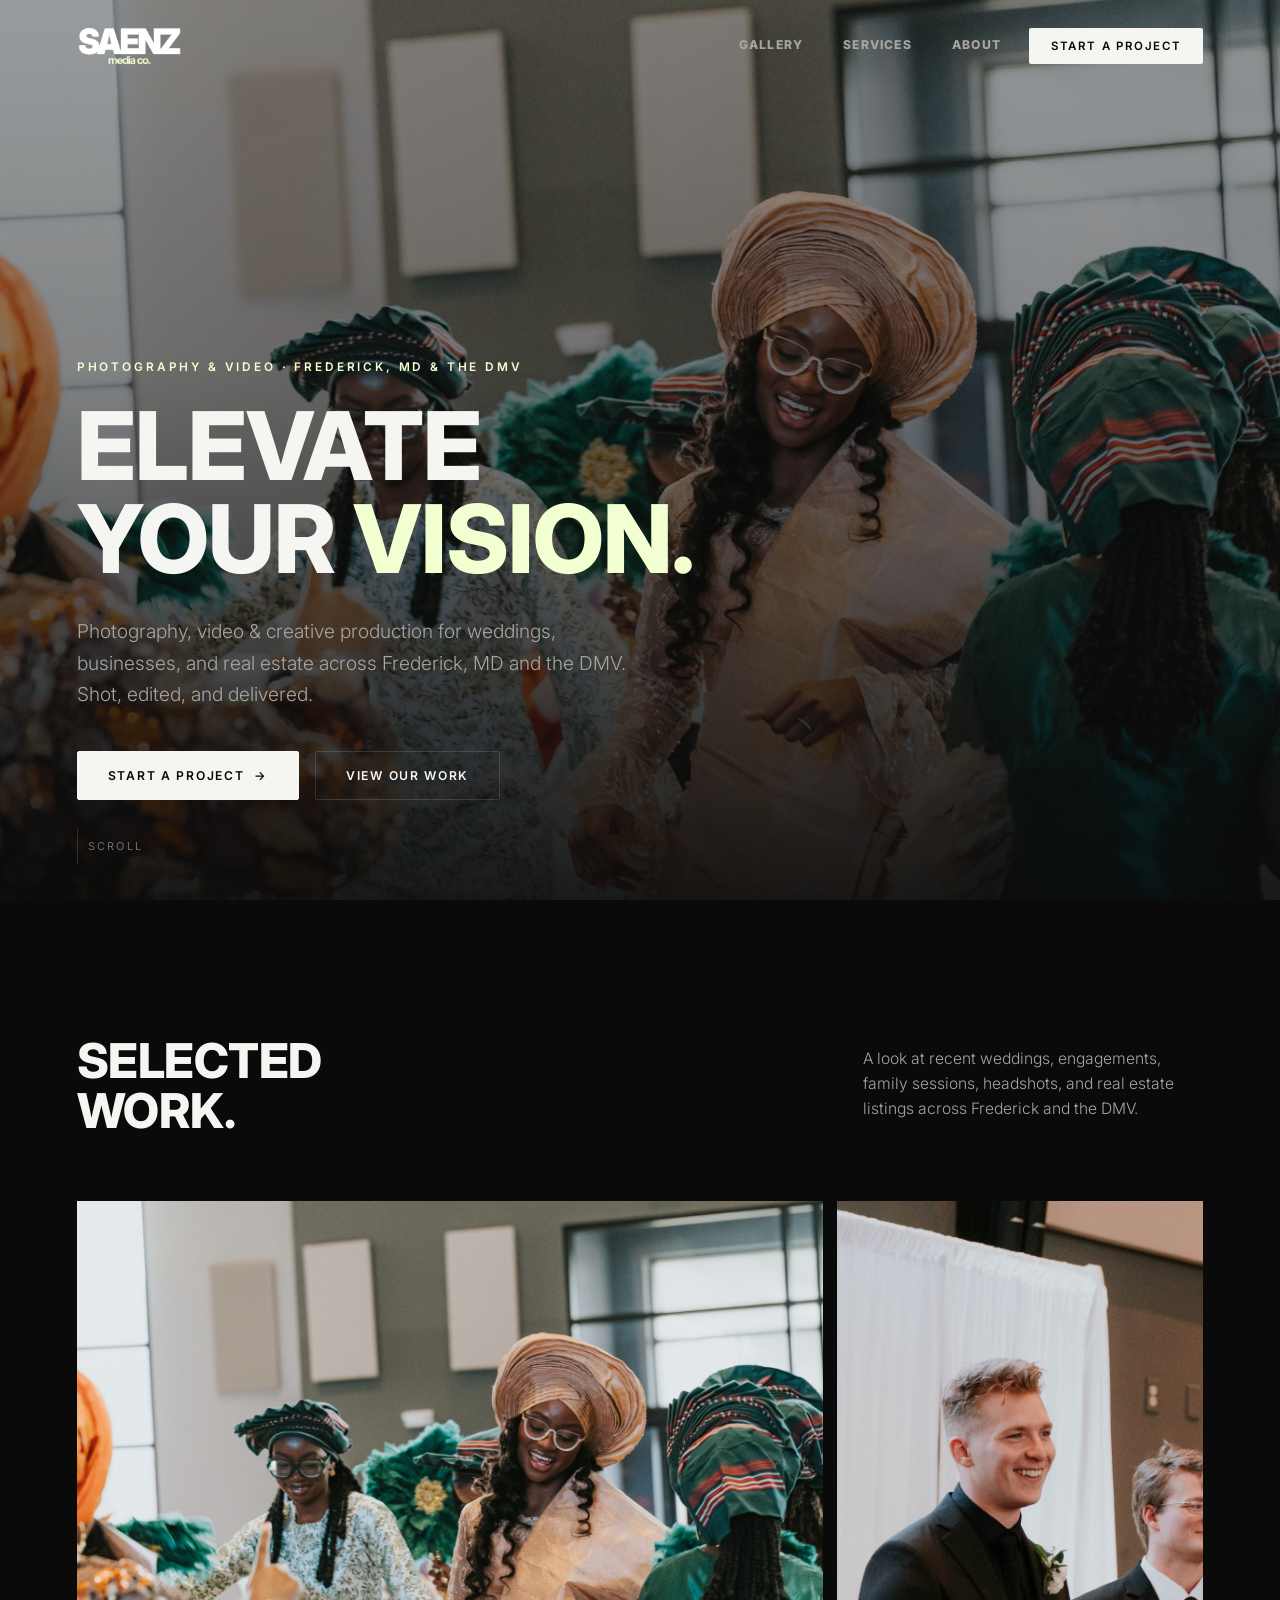
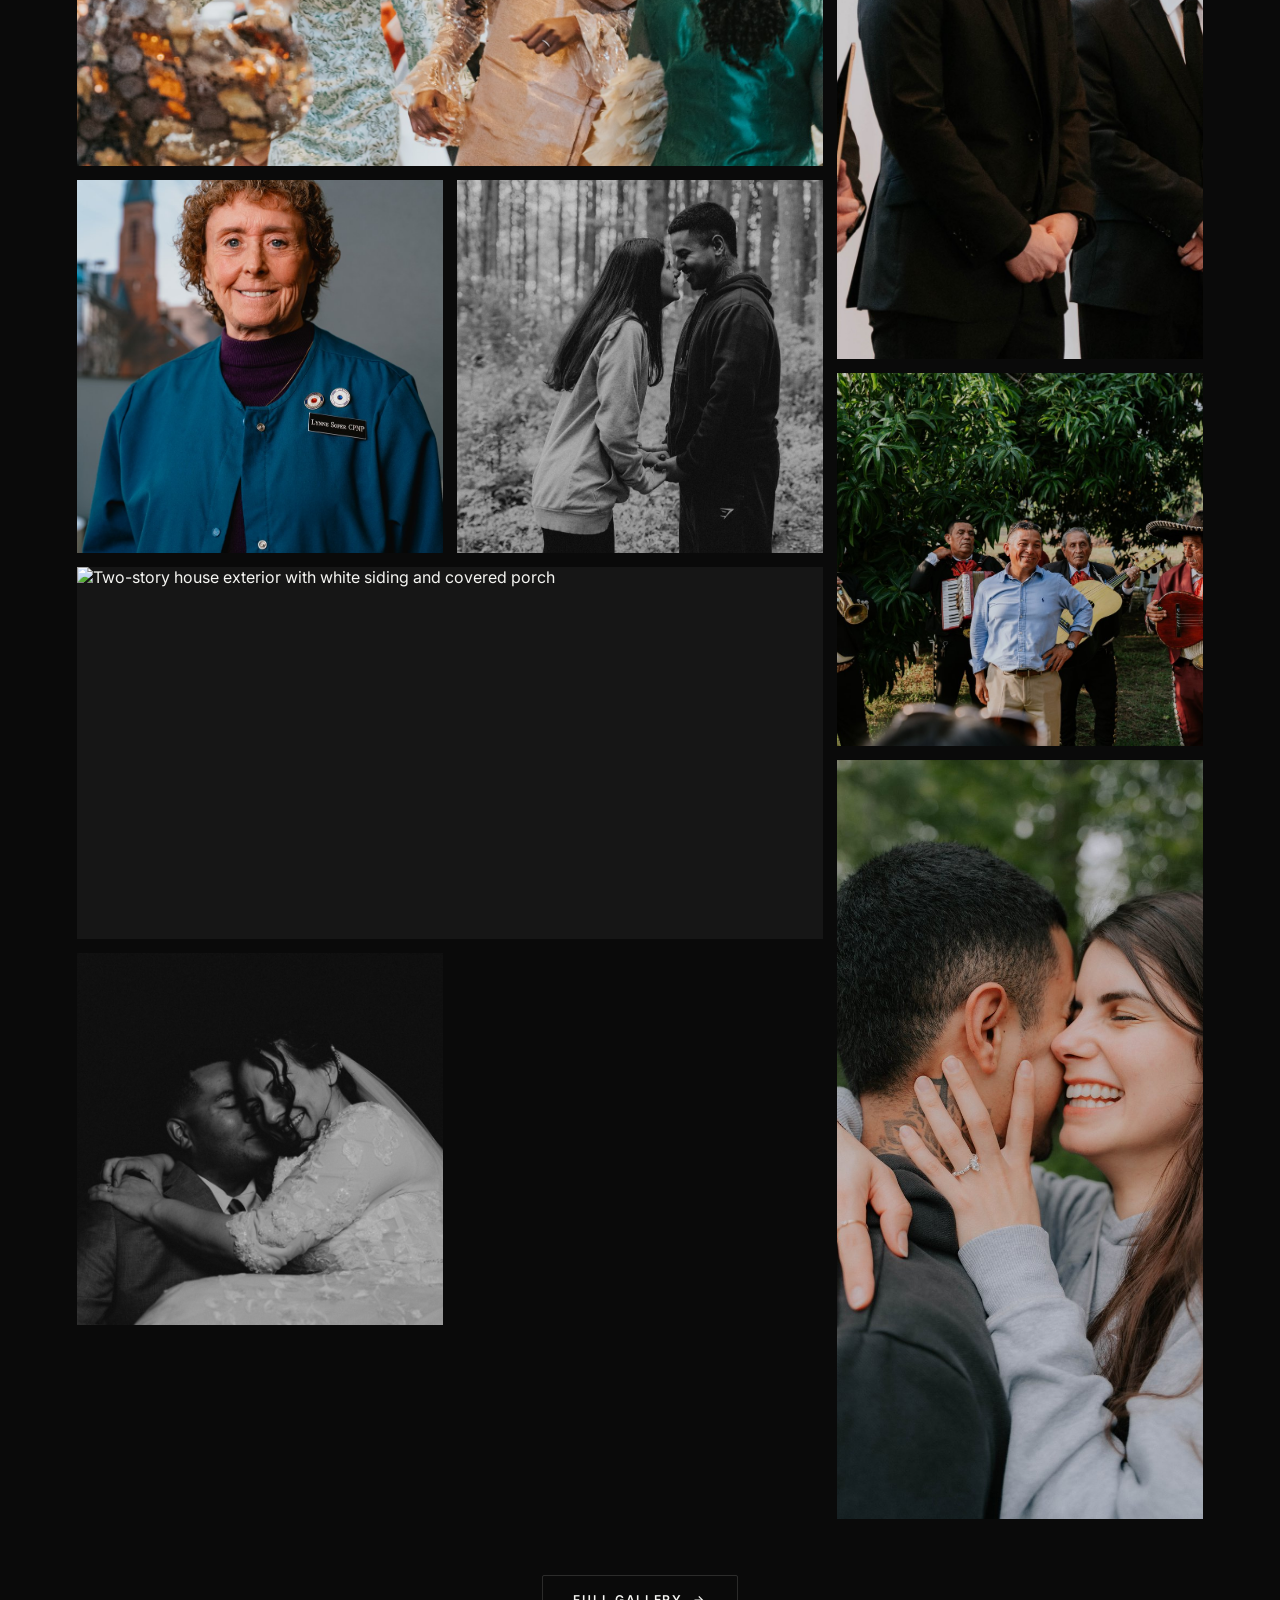
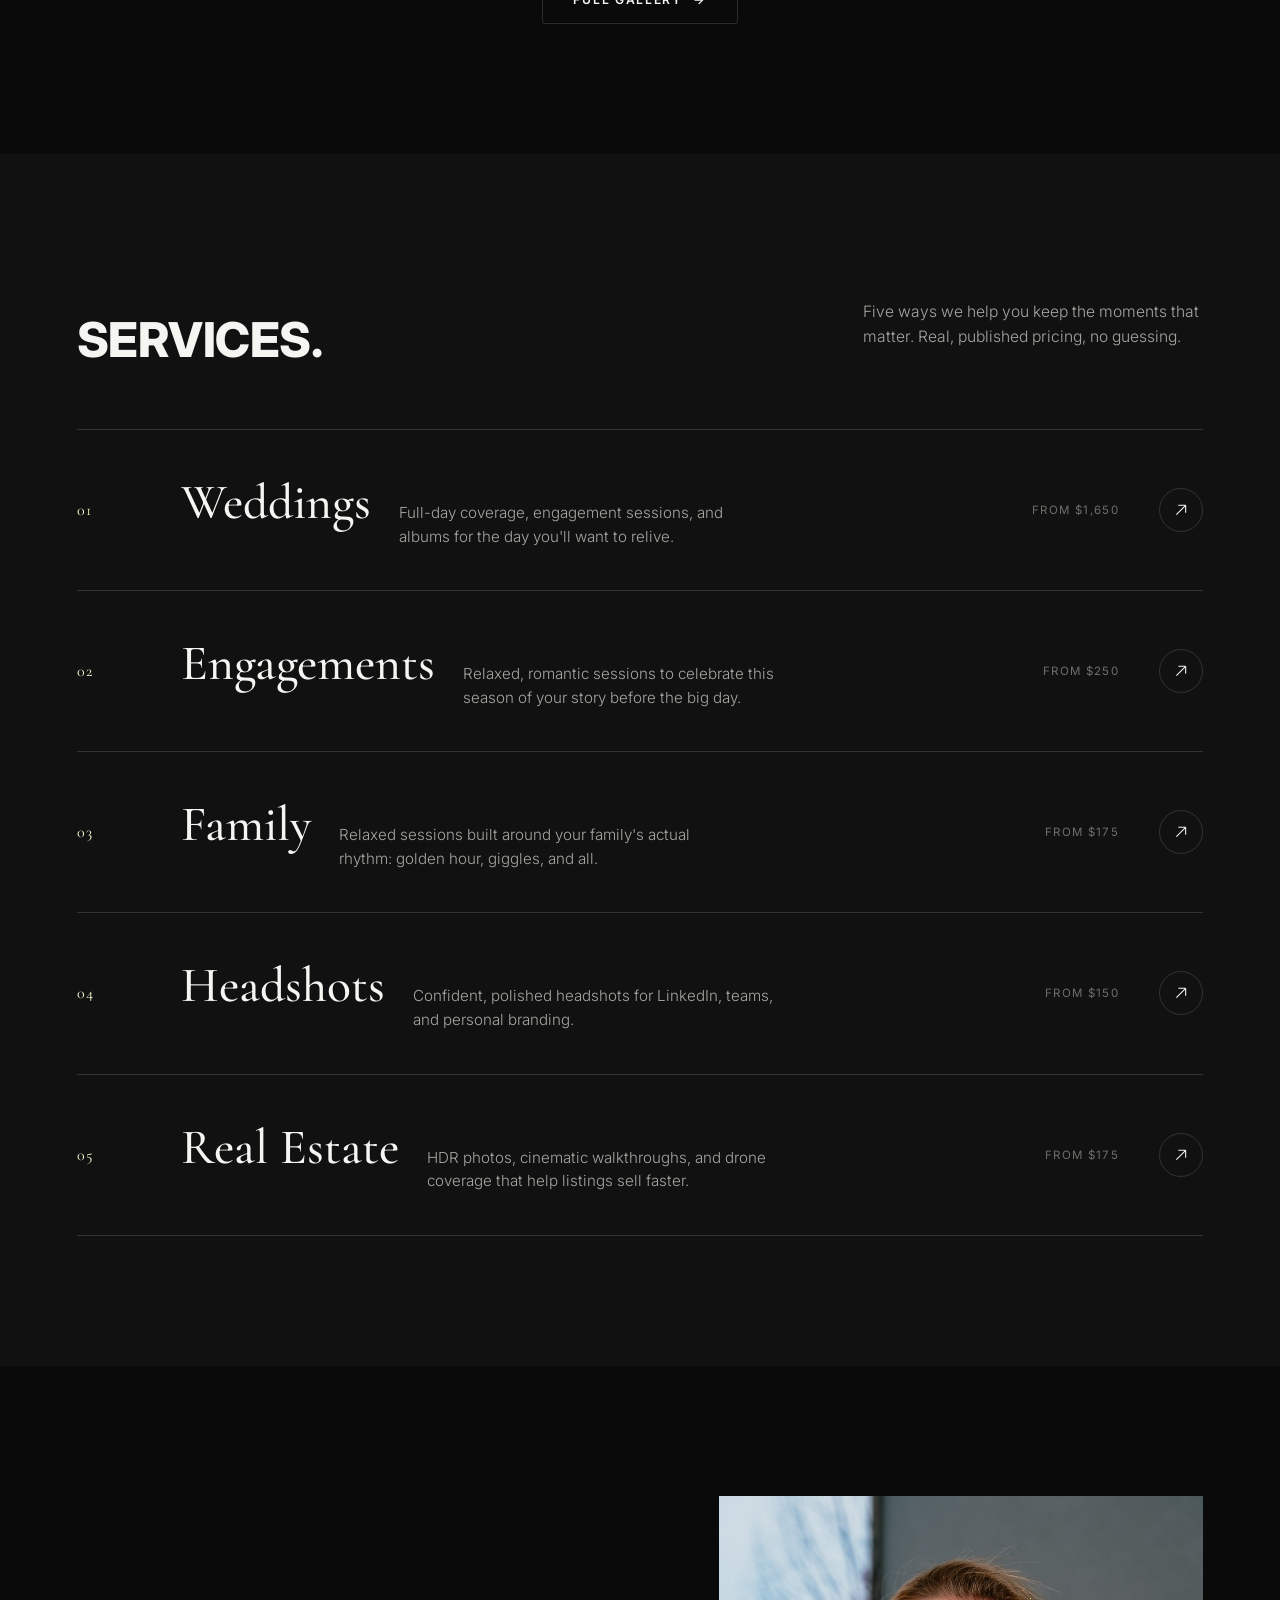
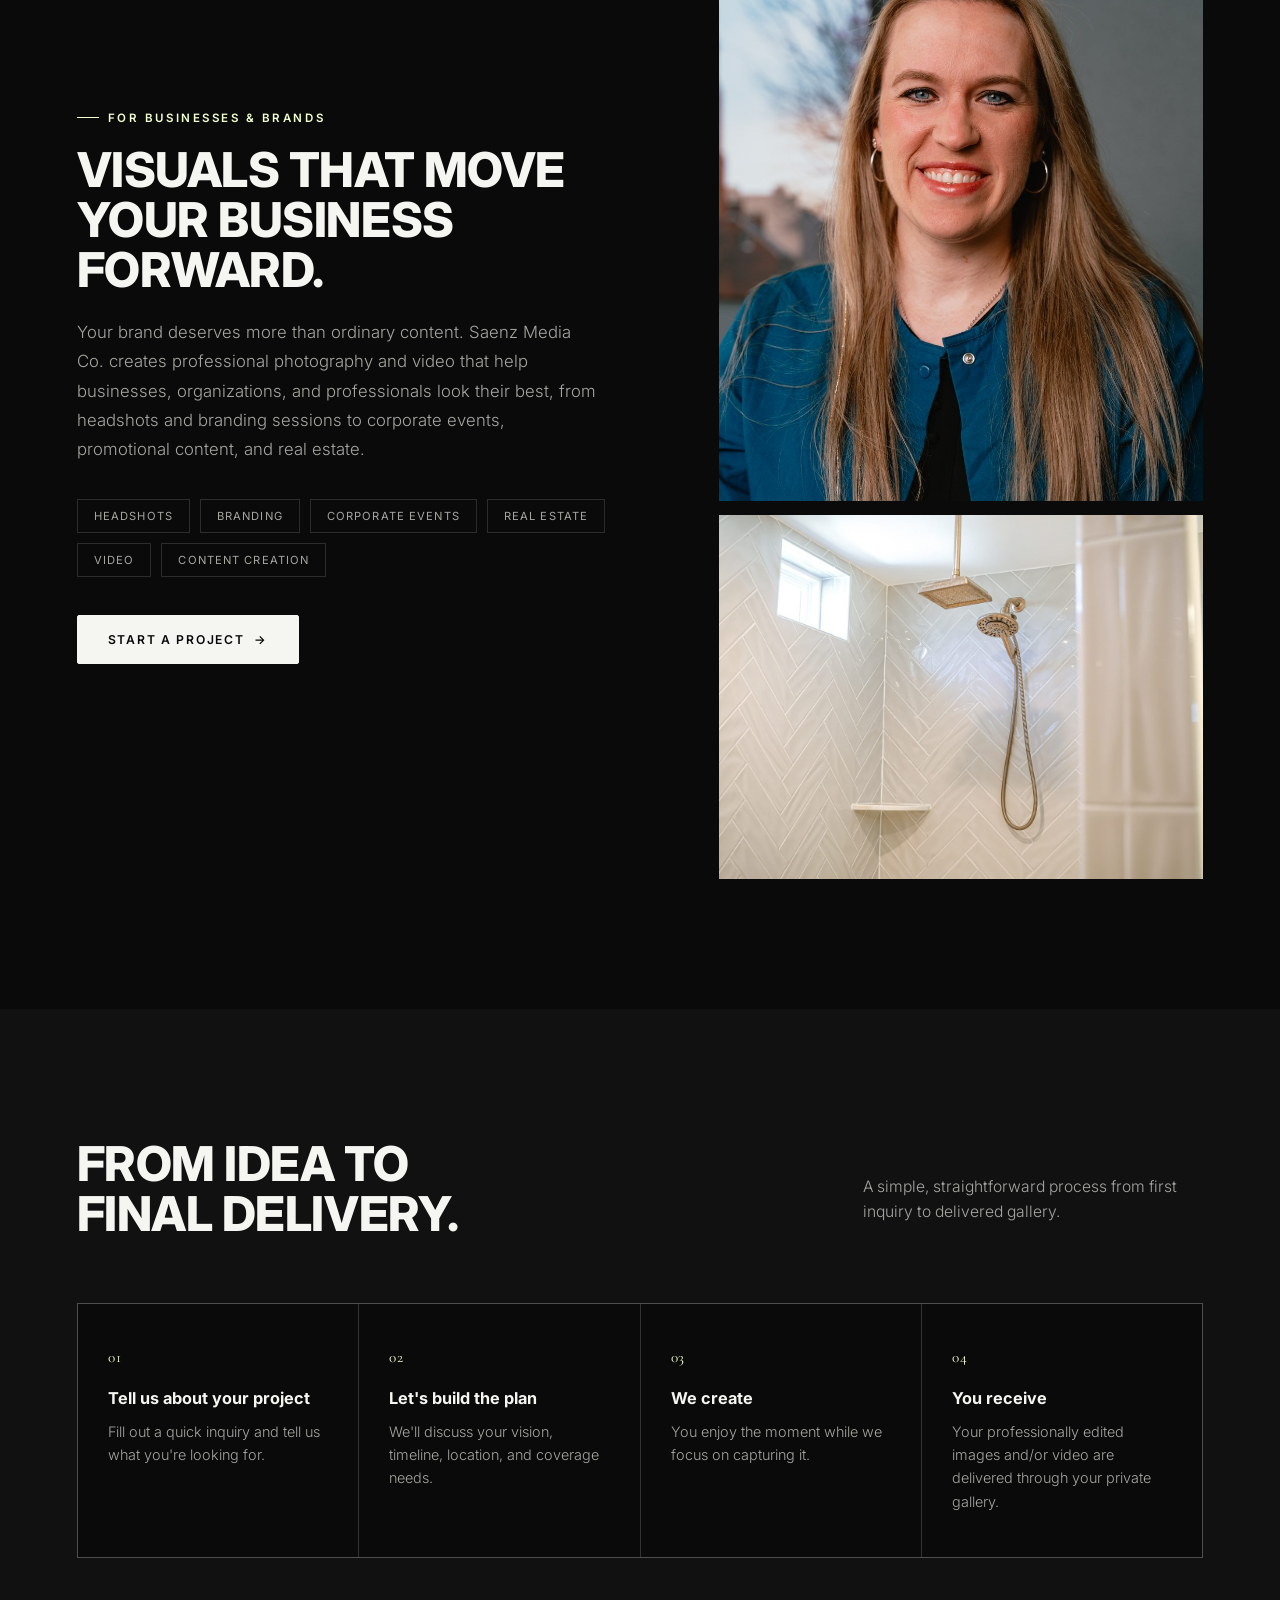
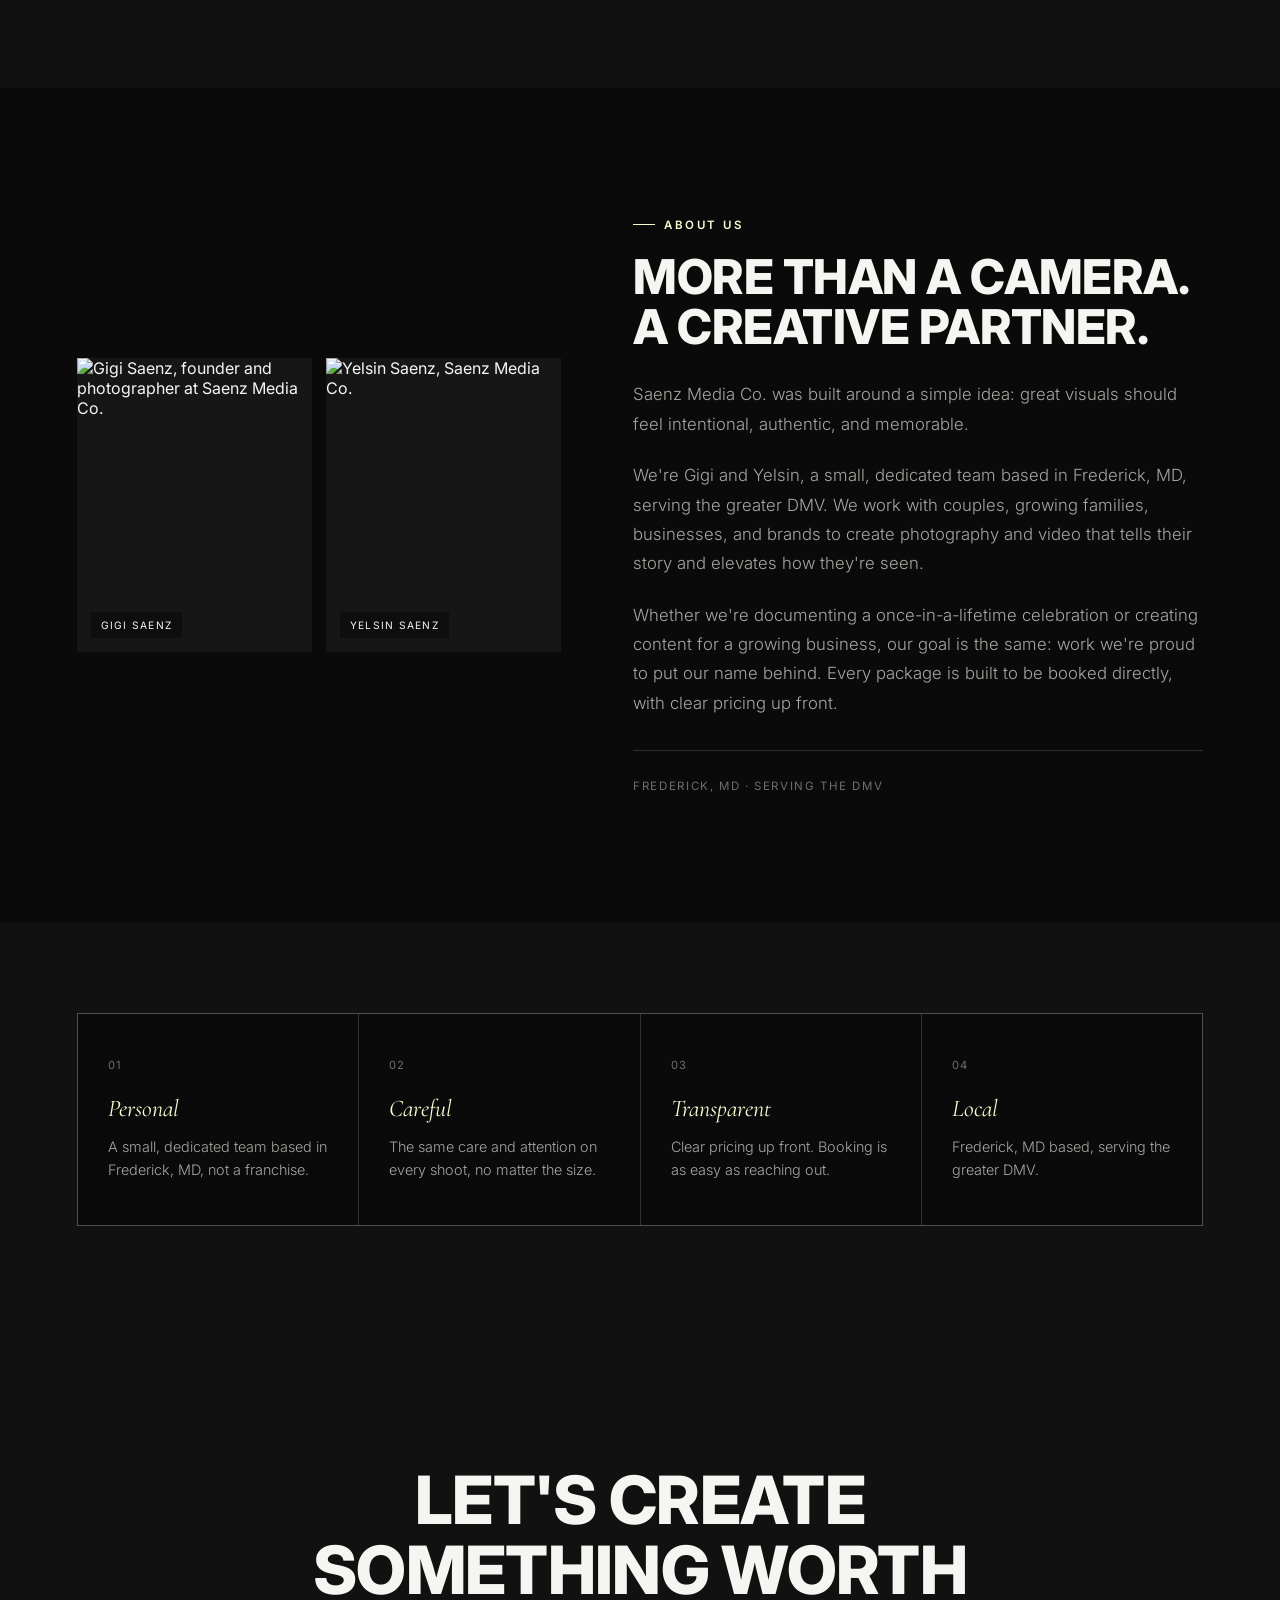
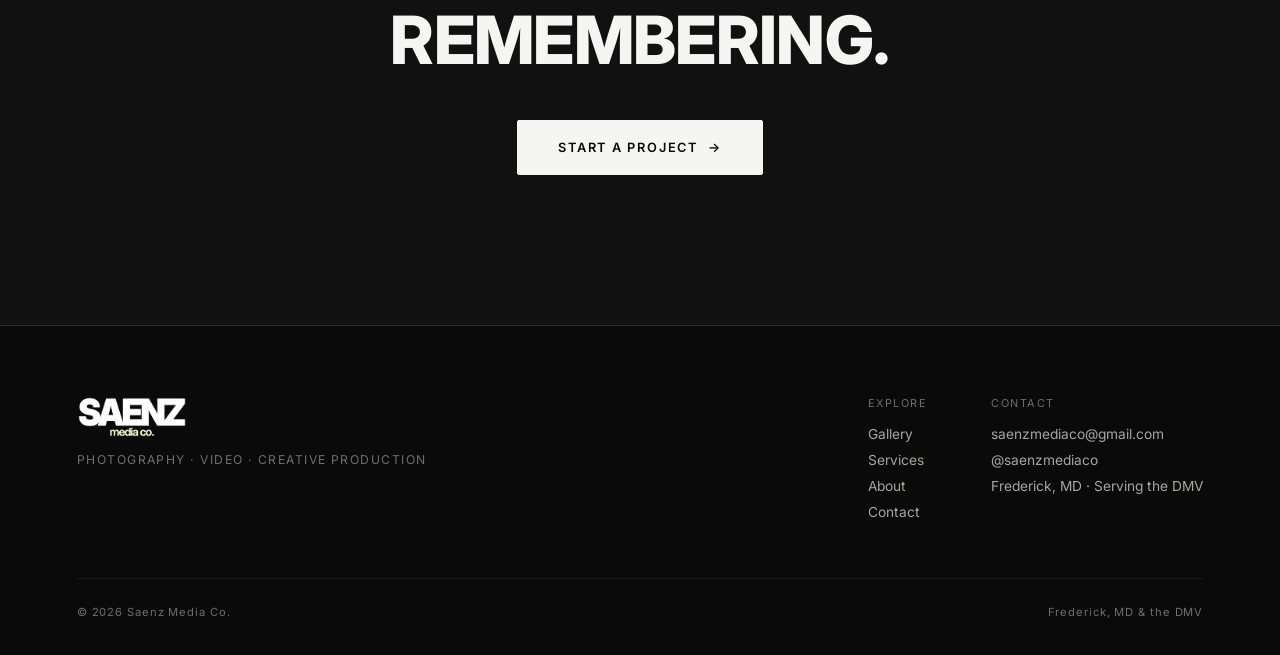
==== commit dd7cea4e: "revised" ====
--- a/index.html
+++ b/index.html
@@ -3,18 +3,40 @@
 <head>
 <meta charset="UTF-8">
 <meta name="viewport" content="width=device-width, initial-scale=1.0">
-<title>Saenz Media Co. - Photography & Video, Frederick MD</title>
-<meta name="description" content="Photography & video for weddings, families, headshots, and real estate, serving Frederick, MD and the DMV.">
+<!-- Google tag (gtag.js) -->
+<script async src="https://www.googletagmanager.com/gtag/js?id=G-C0PWP4XGYT"></script>
+<script>
+  window.dataLayer = window.dataLayer || [];
+  function gtag(){dataLayer.push(arguments);}
+  gtag('js', new Date());
+  gtag('config', 'G-C0PWP4XGYT');
+</script>
+<title>Saenz Media Co. — Frederick, MD Photographer &amp; Videographer</title>
+<meta name="description" content="Frederick, Maryland photography and video studio serving the DMV. Wedding and engagement photography, family sessions, business headshots, branding content, and real estate photo & video, shot, edited, and delivered.">
 <meta property="og:type" content="website">
 <meta property="og:site_name" content="Saenz Media Co.">
-<meta property="og:title" content="Saenz Media Co.">
-<meta property="og:description" content="Photography & video for weddings, families, headshots, and real estate, serving Frederick, MD and the DMV.">
+<meta property="og:title" content="Saenz Media Co. — Frederick, MD Photographer & Videographer">
+<meta property="og:description" content="Photography, video & creative production for weddings, businesses, and real estate across Frederick, Maryland and the DMV.">
 <meta property="og:url" content="https://gigisaenz.github.io/Saenz-Media-Co-HTML/">
 <meta property="og:image" content="https://gigisaenz.github.io/Saenz-Media-Co-HTML/images/full/wedding-11.jpg">
 <meta name="twitter:card" content="summary_large_image">
-<meta name="twitter:title" content="Saenz Media Co.">
-<meta name="twitter:description" content="Photography & video for weddings, families, headshots, and real estate, serving Frederick, MD and the DMV.">
+<meta name="twitter:title" content="Saenz Media Co. — Frederick, MD Photographer & Videographer">
+<meta name="twitter:description" content="Photography, video & creative production for weddings, businesses, and real estate across Frederick, Maryland and the DMV.">
 <meta name="twitter:image" content="https://gigisaenz.github.io/Saenz-Media-Co-HTML/images/full/wedding-11.jpg">
+<script type="application/ld+json">
+{
+  "@context": "https://schema.org",
+  "@type": "ProfessionalService",
+  "name": "Saenz Media Co.",
+  "image": "https://gigisaenz.github.io/Saenz-Media-Co-HTML/images/full/wedding-11.jpg",
+  "url": "https://gigisaenz.github.io/Saenz-Media-Co-HTML/",
+  "priceRange": "$$",
+  "address": { "@type": "PostalAddress", "addressLocality": "Frederick", "addressRegion": "MD", "addressCountry": "US" },
+  "areaServed": "Frederick, Maryland and the DMV (Washington DC, Maryland, Virginia)",
+  "description": "Photography, video, and creative production for weddings, engagements, families, businesses, and real estate across Frederick, Maryland and the DMV.",
+  "sameAs": ["https://instagram.com/saenzmediaco"]
+}
+</script>
 <link rel="icon" type="image/png" href="images/apple-touch-icon.png?v=2">
 <link rel="apple-touch-icon" href="images/apple-touch-icon.png?v=2">
 <link rel="preconnect" href="https://fonts.googleapis.com">
@@ -24,6 +46,8 @@
 </head>
 <body>
 
+<a class="sticky-cta" href="book.html">Start a Project →</a>
+
 <nav class="site-nav" id="siteNav">
   <a class="nav-mark" href="index.html"><img class="nav-logo" src="images/logo-mark-transparent-cropped.png" alt="Saenz Media Co."></a>
   <div class="nav-right">
@@ -53,24 +77,24 @@
 <header class="hero">
   <div class="hero-media" id="heroMedia">
     <img class="active" src="images/full/wedding-11.jpg" alt="Bride and groom walking down the aisle at their wedding reception" loading="eager" fetchpriority="high">
-    <img src="images/full/family-01.jpg" alt="Family posing with a mariachi band" loading="lazy">
-    <img src="images/full/realestate-05.jpg" alt="Two-story house exterior with white siding and covered porch" loading="lazy">
-    <img src="images/full/realestate-01.jpg" alt="Real estate nursery room photo" loading="lazy">
-    <img src="images/full/wedding-17.jpg" alt="Bride and groom sharing an embrace" loading="lazy">
-    <img src="images/full/realestate-06.jpg" alt="Real estate photography" loading="lazy">
-    <img src="images/full/family-02.jpg" alt="Family celebrating together with live mariachi music" loading="lazy">
-    <img src="images/full/wedding-09.jpg" alt="Bride and groom portrait at their wedding" loading="lazy">
-    <img src="images/full/realestate-02.jpg" alt="Real estate photography" loading="lazy">
-    <img src="images/full/realestate-03.jpg" alt="Real estate photography" loading="lazy">
+    <img data-src="images/full/family-01.jpg" alt="Family posing with a mariachi band">
+    <img data-src="images/full/realestate-05.jpg" alt="Two-story house exterior with white siding and covered porch">
+    <img data-src="images/full/realestate-01.jpg" alt="Real estate nursery room photo">
+    <img data-src="images/full/wedding-17.jpg" alt="Bride and groom sharing an embrace">
+    <img data-src="images/full/realestate-06.jpg" alt="Real estate photography">
+    <img data-src="images/full/family-02.jpg" alt="Family celebrating together with live mariachi music">
+    <img data-src="images/full/wedding-09.jpg" alt="Bride and groom portrait at their wedding">
+    <img data-src="images/full/realestate-02.jpg" alt="Real estate photography">
+    <img data-src="images/full/realestate-03.jpg" alt="Real estate photography">
   </div>
   <div class="hero-scrim"></div>
   <div class="hero-content">
     <div class="hero-eyebrow">Photography &amp; Video · Frederick, MD &amp; the DMV</div>
     <h1>Elevate<br>your <em>vision.</em></h1>
-    <p class="hero-sub">Photography, video &amp; creative production for weddings, families, headshots, and real estate. Shot, edited, and delivered.</p>
+    <p class="hero-sub">Photography, video &amp; creative production for weddings, businesses, and real estate across Frederick, MD and the DMV. Shot, edited, and delivered.</p>
     <div class="hero-actions">
-      <a class="btn btn-solid" href="gallery.html">View Our Work <span class="btn-arrow">→</span></a>
-      <a class="btn btn-outline" href="book.html">Start a Project</a>
+      <a class="btn btn-solid" href="book.html">Start a Project <span class="btn-arrow">→</span></a>
+      <a class="btn btn-outline" href="gallery.html">View Our Work</a>
     </div>
   </div>
   <div class="scroll-cue"><span class="line"></span>Scroll</div>
@@ -214,6 +238,62 @@
         <span class="service-arrow"><svg width="16" height="16" viewBox="0 0 24 24" fill="none" stroke="currentColor" stroke-width="1.6"><path d="M5 19L19 5M19 5H8M19 5V16"/></svg></span>
         <span class="service-thumb"><img src="images/realestate-02.jpg" alt="" loading="lazy"></span>
       </a>
+    </div>
+  </div>
+</section>
+
+<section class="section-pad" id="business">
+  <div class="container">
+    <div class="biz-grid reveal">
+      <div class="biz-copy">
+        <div class="eyebrow">For Businesses &amp; Brands</div>
+        <h2 class="section-title">Visuals that move<br>your business forward.</h2>
+        <p>Your brand deserves more than ordinary content. Saenz Media Co. creates professional photography and video that help businesses, organizations, and professionals look their best, from headshots and branding sessions to corporate events, promotional content, and real estate.</p>
+        <div class="biz-tags">
+          <span class="biz-tag">Headshots</span>
+          <span class="biz-tag">Branding</span>
+          <span class="biz-tag">Corporate Events</span>
+          <span class="biz-tag">Real Estate</span>
+          <span class="biz-tag">Video</span>
+          <span class="biz-tag">Content Creation</span>
+        </div>
+        <a class="btn btn-solid" href="book.html">Start a Project <span class="btn-arrow">→</span></a>
+      </div>
+      <div class="biz-media">
+        <img class="portrait" src="images/headshot-01.jpg" alt="Professional headshot photography for business branding" loading="lazy">
+        <img src="images/full/realestate-06.jpg" alt="Commercial real estate and business property photography" loading="lazy">
+      </div>
+    </div>
+  </div>
+</section>
+
+<section class="section-pad bg-alt">
+  <div class="container">
+    <div class="section-head reveal">
+      <h2 class="section-title">From Idea to<br>Final Delivery.</h2>
+      <p class="section-note">A simple, straightforward process from first inquiry to delivered gallery.</p>
+    </div>
+    <div class="process-grid reveal">
+      <div class="process-cell">
+        <div class="process-num">01</div>
+        <h3 class="process-title">Tell us about your project</h3>
+        <p class="process-desc">Fill out a quick inquiry and tell us what you're looking for.</p>
+      </div>
+      <div class="process-cell">
+        <div class="process-num">02</div>
+        <h3 class="process-title">Let's build the plan</h3>
+        <p class="process-desc">We'll discuss your vision, timeline, location, and coverage needs.</p>
+      </div>
+      <div class="process-cell">
+        <div class="process-num">03</div>
+        <h3 class="process-title">We create</h3>
+        <p class="process-desc">You enjoy the moment while we focus on capturing it.</p>
+      </div>
+      <div class="process-cell">
+        <div class="process-num">04</div>
+        <h3 class="process-title">You receive</h3>
+        <p class="process-desc">Your professionally edited images and/or video are delivered through your private gallery.</p>
+      </div>
     </div>
   </div>
 </section>
@@ -233,10 +313,10 @@
       </div>
       <div class="about-copy reveal">
         <div class="eyebrow">About Us</div>
-        <h2 class="section-title" style="margin-bottom:28px;">Built to tell<br>your story.</h2>
-        <p>We're Saenz Media Co., a small, dedicated team based in Frederick, MD, serving the greater DMV.</p>
-        <p>We started this because we genuinely love capturing the moments people actually want to hold onto. Weddings, growing families, headshots that actually look like you, listings that need to shine. We bring the same care and attention to every shoot, no matter the size.</p>
-        <p>Every package is built to be booked directly, with clear pricing up front, so getting started is as easy as reaching out.</p>
+        <h2 class="section-title" style="margin-bottom:28px;">More than a camera.<br>A creative partner.</h2>
+        <p>Saenz Media Co. was built around a simple idea: great visuals should feel intentional, authentic, and memorable.</p>
+        <p>We're Gigi and Yelsin, a small, dedicated team based in Frederick, MD, serving the greater DMV. We work with couples, growing families, businesses, and brands to create photography and video that tells their story and elevates how they're seen.</p>
+        <p>Whether we're documenting a once-in-a-lifetime celebration or creating content for a growing business, our goal is the same: work we're proud to put our name behind. Every package is built to be booked directly, with clear pricing up front.</p>
         <div class="about-loc">Frederick, MD · Serving the DMV</div>
       </div>
     </div>
@@ -266,17 +346,6 @@
         <div class="value-title">Local</div>
         <p class="value-desc">Frederick, MD based, serving the greater DMV.</p>
       </div>
-    </div>
-  </div>
-</section>
-
-<section class="section-pad">
-  <div class="container">
-    <div class="section-head reveal">
-      <h2 class="section-title">In Their<br>Words.</h2>
-    </div>
-    <div class="testimonial-empty reveal">
-      <p>Client stories, coming soon.</p>
     </div>
   </div>
 </section>
@@ -311,7 +380,7 @@
     </div>
   </div>
   <div class="footer-bottom">
-    <span>© Saenz Media Co.</span>
+    <span>© 2026 Saenz Media Co.</span>
     <span>Frederick, MD &amp; the DMV</span>
   </div>
 </footer>
--- a/styles.css
+++ b/styles.css
@@ -372,6 +372,53 @@
   .about-photo{aspect-ratio:3/4;}
 }
 
+/* ---------- Business & Branding ---------- */
+.biz-grid{display:grid;grid-template-columns:1fr 0.85fr;gap:72px;align-items:center;}
+.biz-copy p{font-size:1.05rem;line-height:1.75;color:var(--text-soft);font-weight:300;margin:22px 0 0;max-width:52ch;}
+.biz-tags{display:flex;flex-wrap:wrap;gap:10px;margin:34px 0 38px;}
+.biz-tag{font-size:0.7rem;letter-spacing:0.1em;text-transform:uppercase;color:var(--text-soft);border:1px solid var(--line);padding:9px 16px;}
+.biz-media{display:flex;flex-direction:column;gap:14px;}
+.biz-media img{width:100%;aspect-ratio:4/3;object-fit:cover;object-position:center 25%;background:var(--bg-3);}
+.biz-media img.portrait{aspect-ratio:4/5;object-position:top center;}
+@media (max-width:900px){
+  .biz-grid{grid-template-columns:1fr;gap:36px;}
+  .biz-media{flex-direction:row;}
+}
+
+/* ---------- Process ---------- */
+.process-grid{
+  display:grid;grid-template-columns:repeat(4,1fr);gap:1px;
+  background:var(--line);border:1px solid var(--line);
+}
+.process-cell{background:var(--bg);padding:44px 30px;}
+.process-num{font-family:var(--serif);font-size:0.95rem;color:var(--accent);letter-spacing:0.05em;margin-bottom:22px;}
+.process-title{font-family:var(--sans);font-weight:700;font-size:1.02rem;color:var(--text);margin:0 0 12px;}
+.process-desc{color:var(--text-soft);font-size:0.9rem;line-height:1.6;font-weight:300;margin:0;}
+@media (max-width:860px){
+  .process-grid{grid-template-columns:1fr 1fr;}
+}
+@media (max-width:520px){
+  .process-grid{grid-template-columns:1fr;}
+}
+
+/* ---------- Sticky mobile CTA ---------- */
+.sticky-cta{
+  display:none;
+  align-items:center;justify-content:center;gap:8px;
+  position:fixed;left:4%;right:4%;bottom:0;z-index:220;
+  margin-bottom:calc(14px + env(safe-area-inset-bottom));
+  font-size:0.76rem;font-weight:600;letter-spacing:0.14em;text-transform:uppercase;
+  color:var(--bg);background:var(--accent);padding:15px;border-radius:2px;
+  box-shadow:0 12px 30px rgba(0,0,0,0.45);
+  opacity:0;transform:translateY(16px);pointer-events:none;
+  transition:opacity .35s var(--ease), transform .35s var(--ease);
+}
+.sticky-cta.visible{opacity:1;transform:translateY(0);pointer-events:auto;}
+@media (max-width:640px){
+  .sticky-cta{display:flex;}
+  body{padding-bottom:74px;}
+}
+
 /* ---------- Why / values ---------- */
 .values-grid{
   display:grid;grid-template-columns:repeat(4,1fr);gap:1px;
@@ -549,6 +596,21 @@
   position:fixed;bottom:26px;left:50%;transform:translateX(-50%);
   font-size:0.7rem;letter-spacing:0.12em;text-transform:uppercase;color:var(--text-soft);
 }
+.lightbox-nav{
+  position:fixed;top:50%;transform:translateY(-50%);
+  width:48px;height:48px;border-radius:50%;
+  display:flex;align-items:center;justify-content:center;
+  border:1px solid var(--line);background:rgba(10,10,10,0.5);color:var(--text);
+  cursor:pointer;transition:border-color .3s var(--ease), background .3s var(--ease), color .3s var(--ease);
+}
+.lightbox-nav:hover{border-color:var(--accent);background:var(--accent);color:var(--bg);}
+.lightbox-prev{left:5%;}
+.lightbox-next{right:5%;}
+@media (max-width:640px){
+  .lightbox-nav{width:40px;height:40px;}
+  .lightbox-prev{left:3%;}
+  .lightbox-next{right:3%;}
+}
 
 /* ---------- Form (book) ---------- */
 .book-form{max-width:680px;}
@@ -581,7 +643,13 @@
   margin-top:16px;
 }
 .submit:hover{background:var(--accent);border-color:var(--accent);}
+.submit:disabled{opacity:0.6;cursor:default;}
+.submit:disabled:hover{background:var(--text);border-color:var(--text);}
 .form-note{margin-top:16px;font-size:0.72rem;color:var(--text-faint);text-align:center;}
+.form-status{margin-top:24px;font-size:0.92rem;line-height:1.6;text-align:center;}
+.form-status:empty{display:none;}
+.form-status.success{color:var(--accent);font-family:var(--serif);font-size:1.25rem;font-style:italic;}
+.form-status.error{color:var(--text-soft);}
 
 @media (max-width:640px){
   .field-row{grid-template-columns:1fr;}
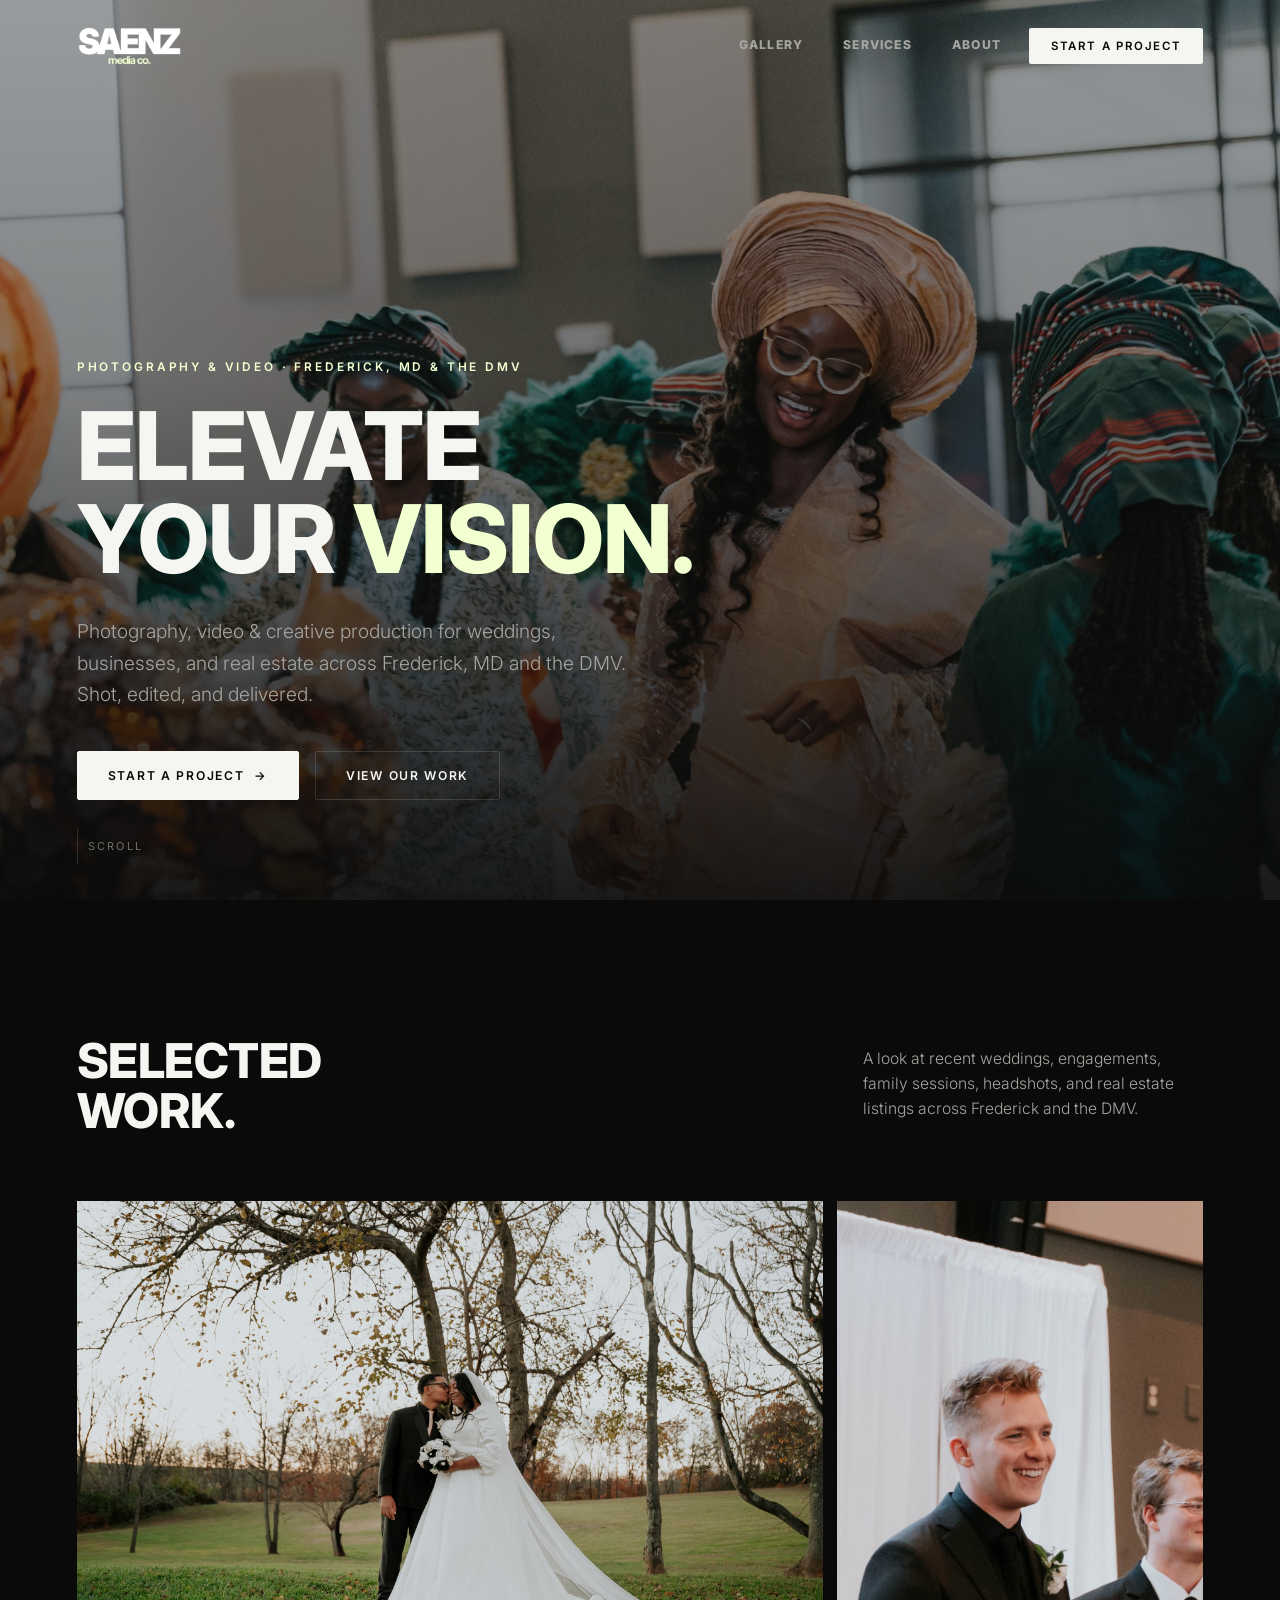
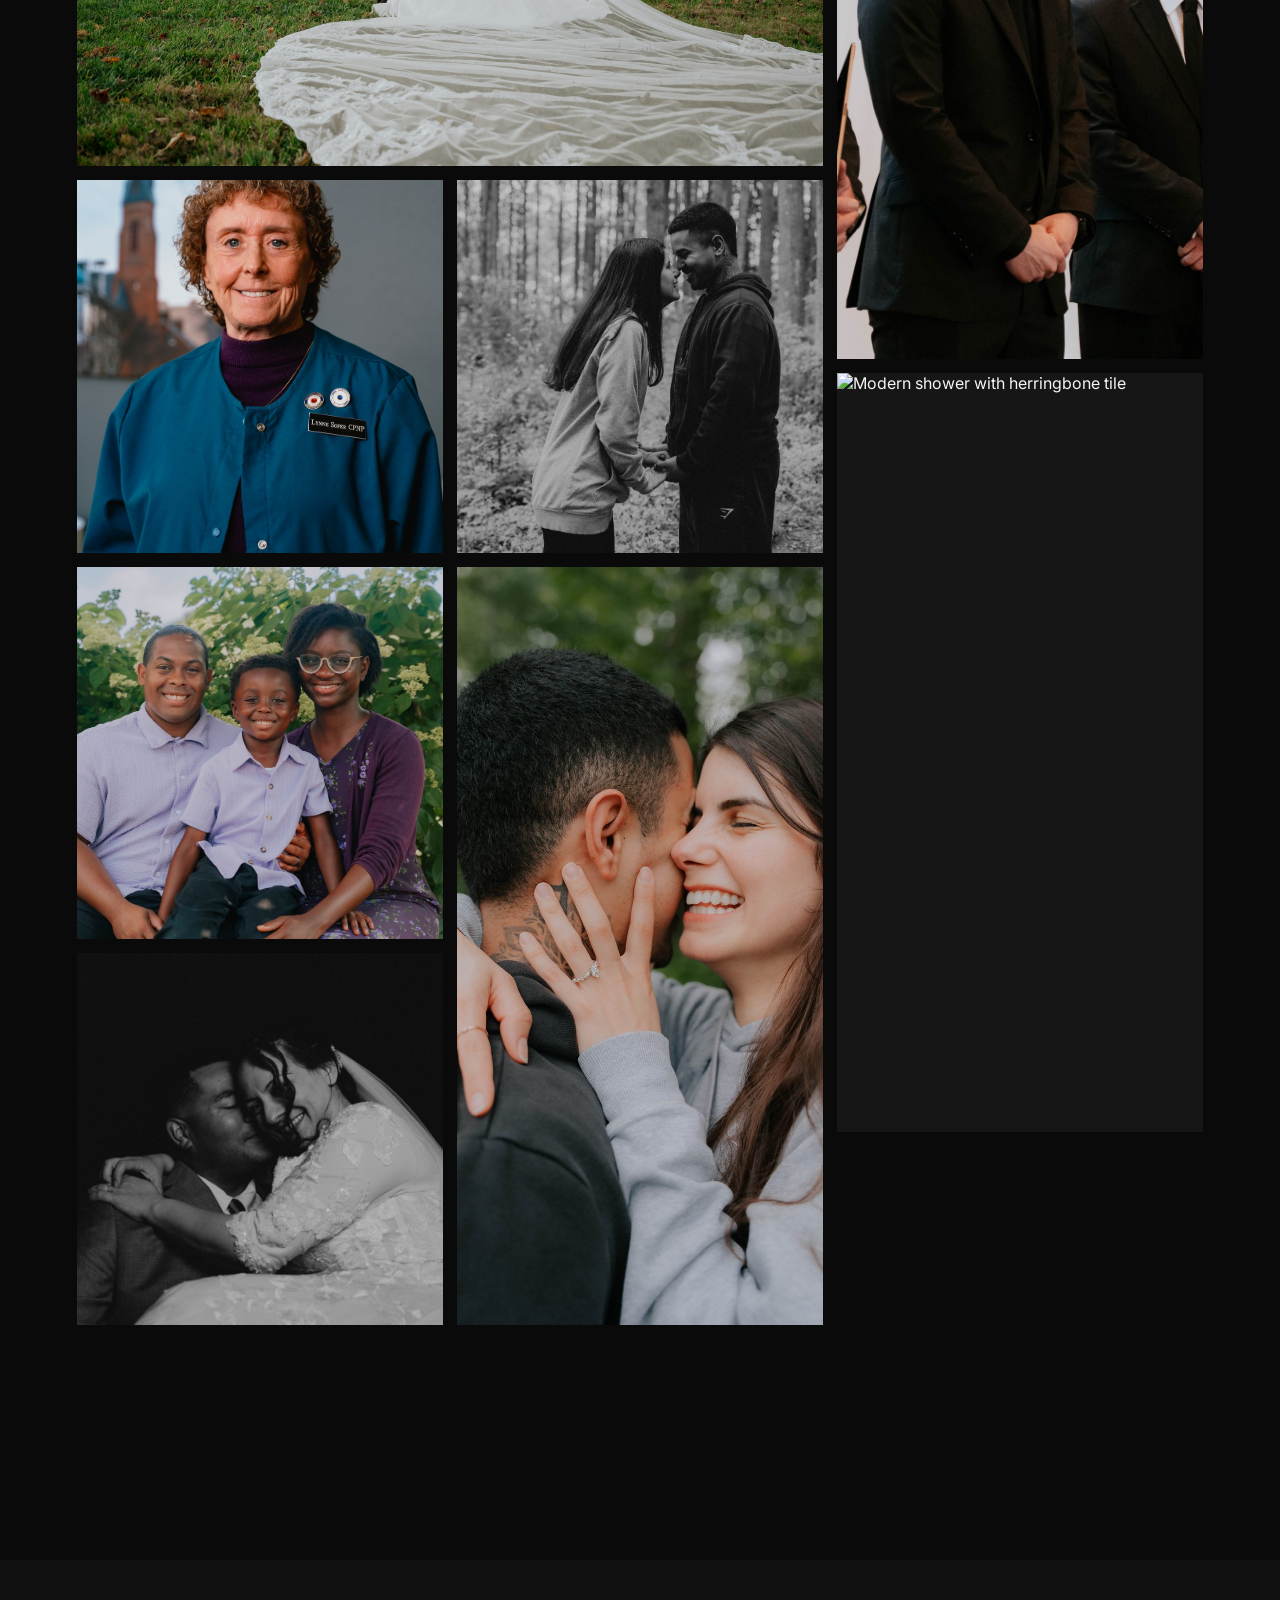
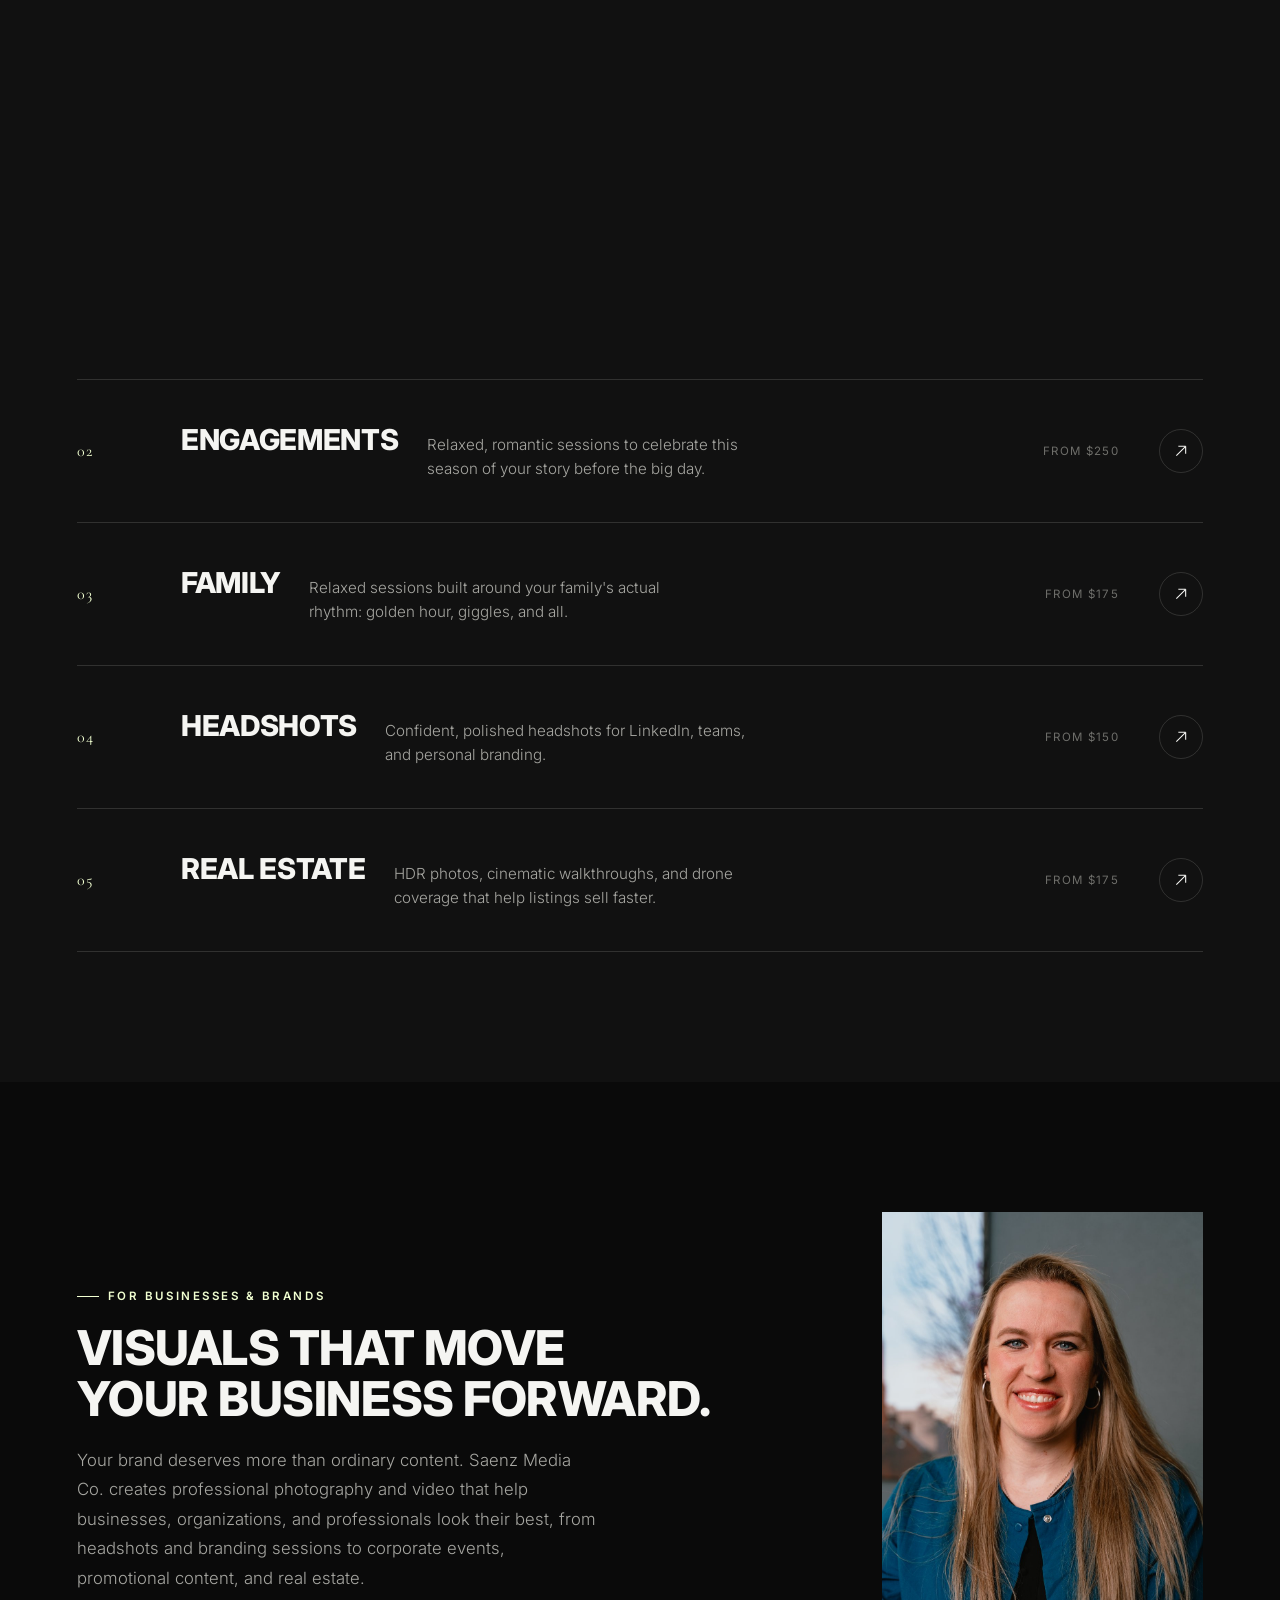
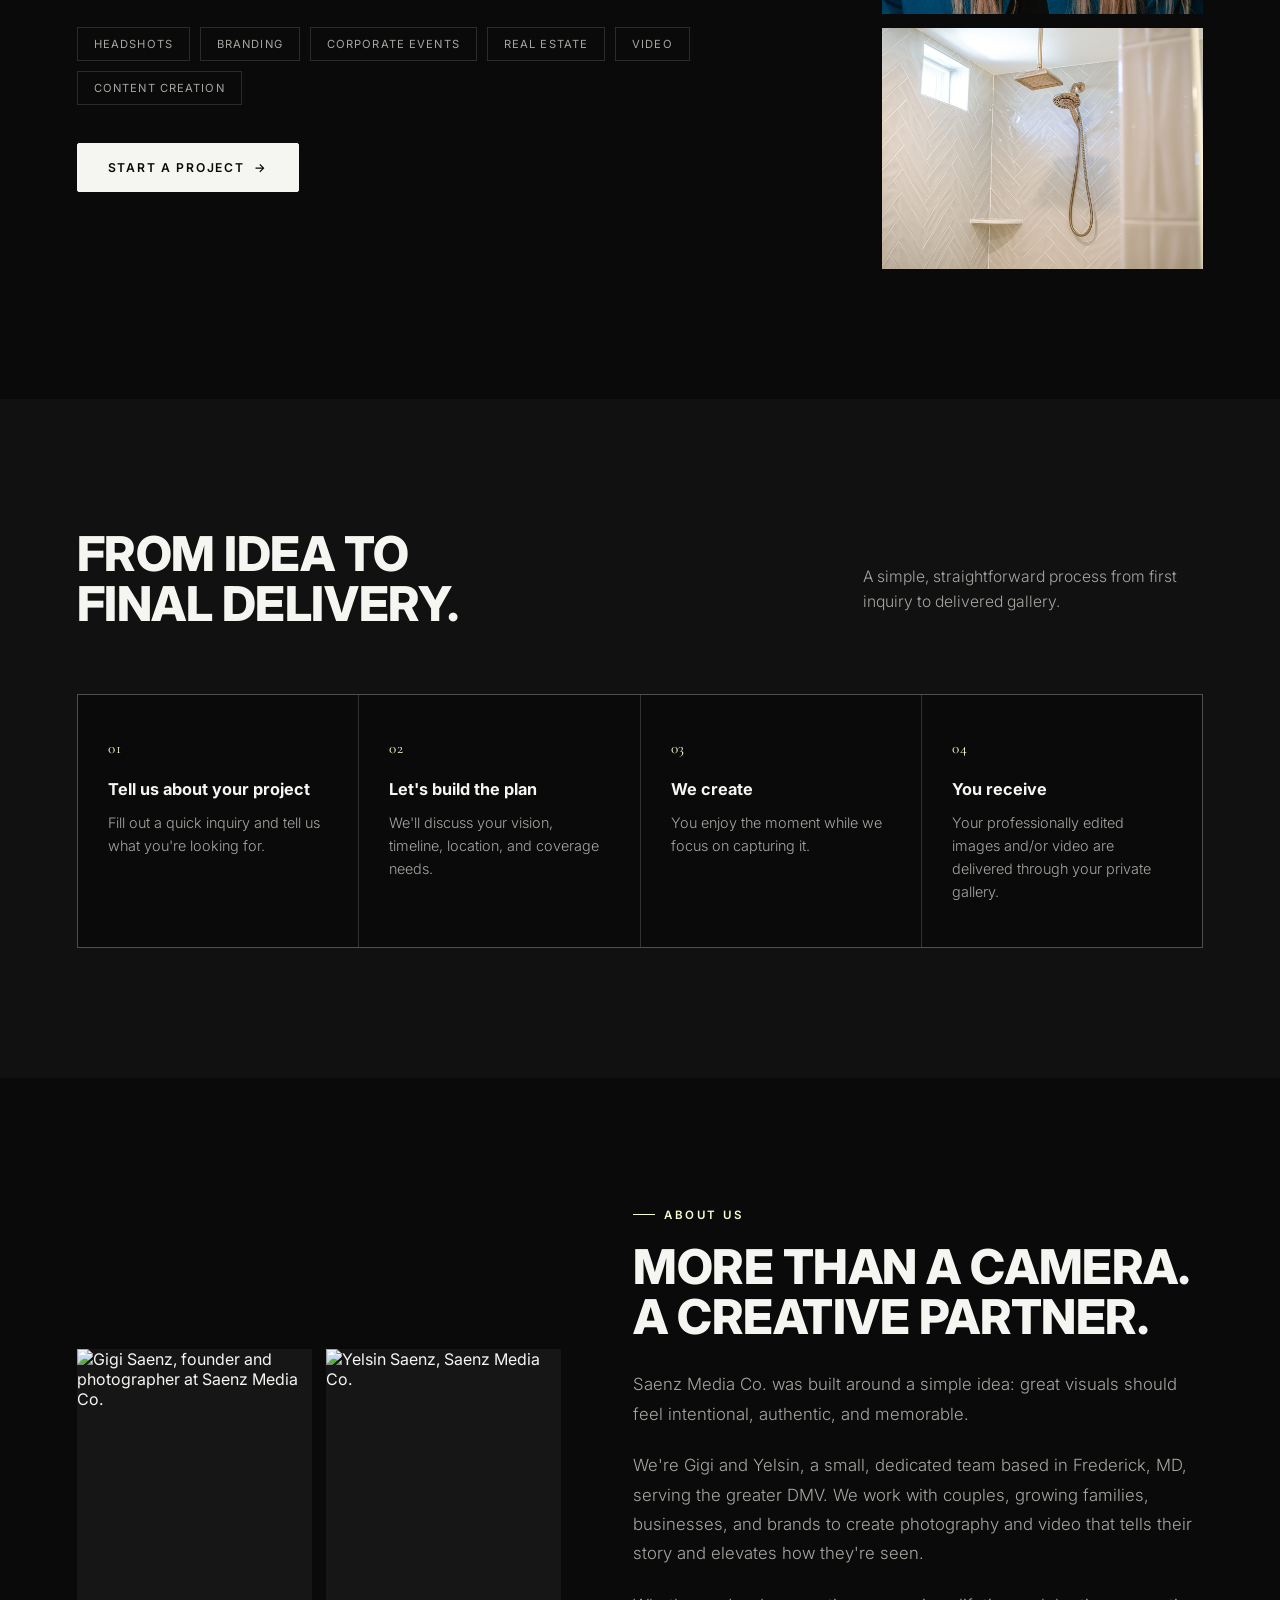
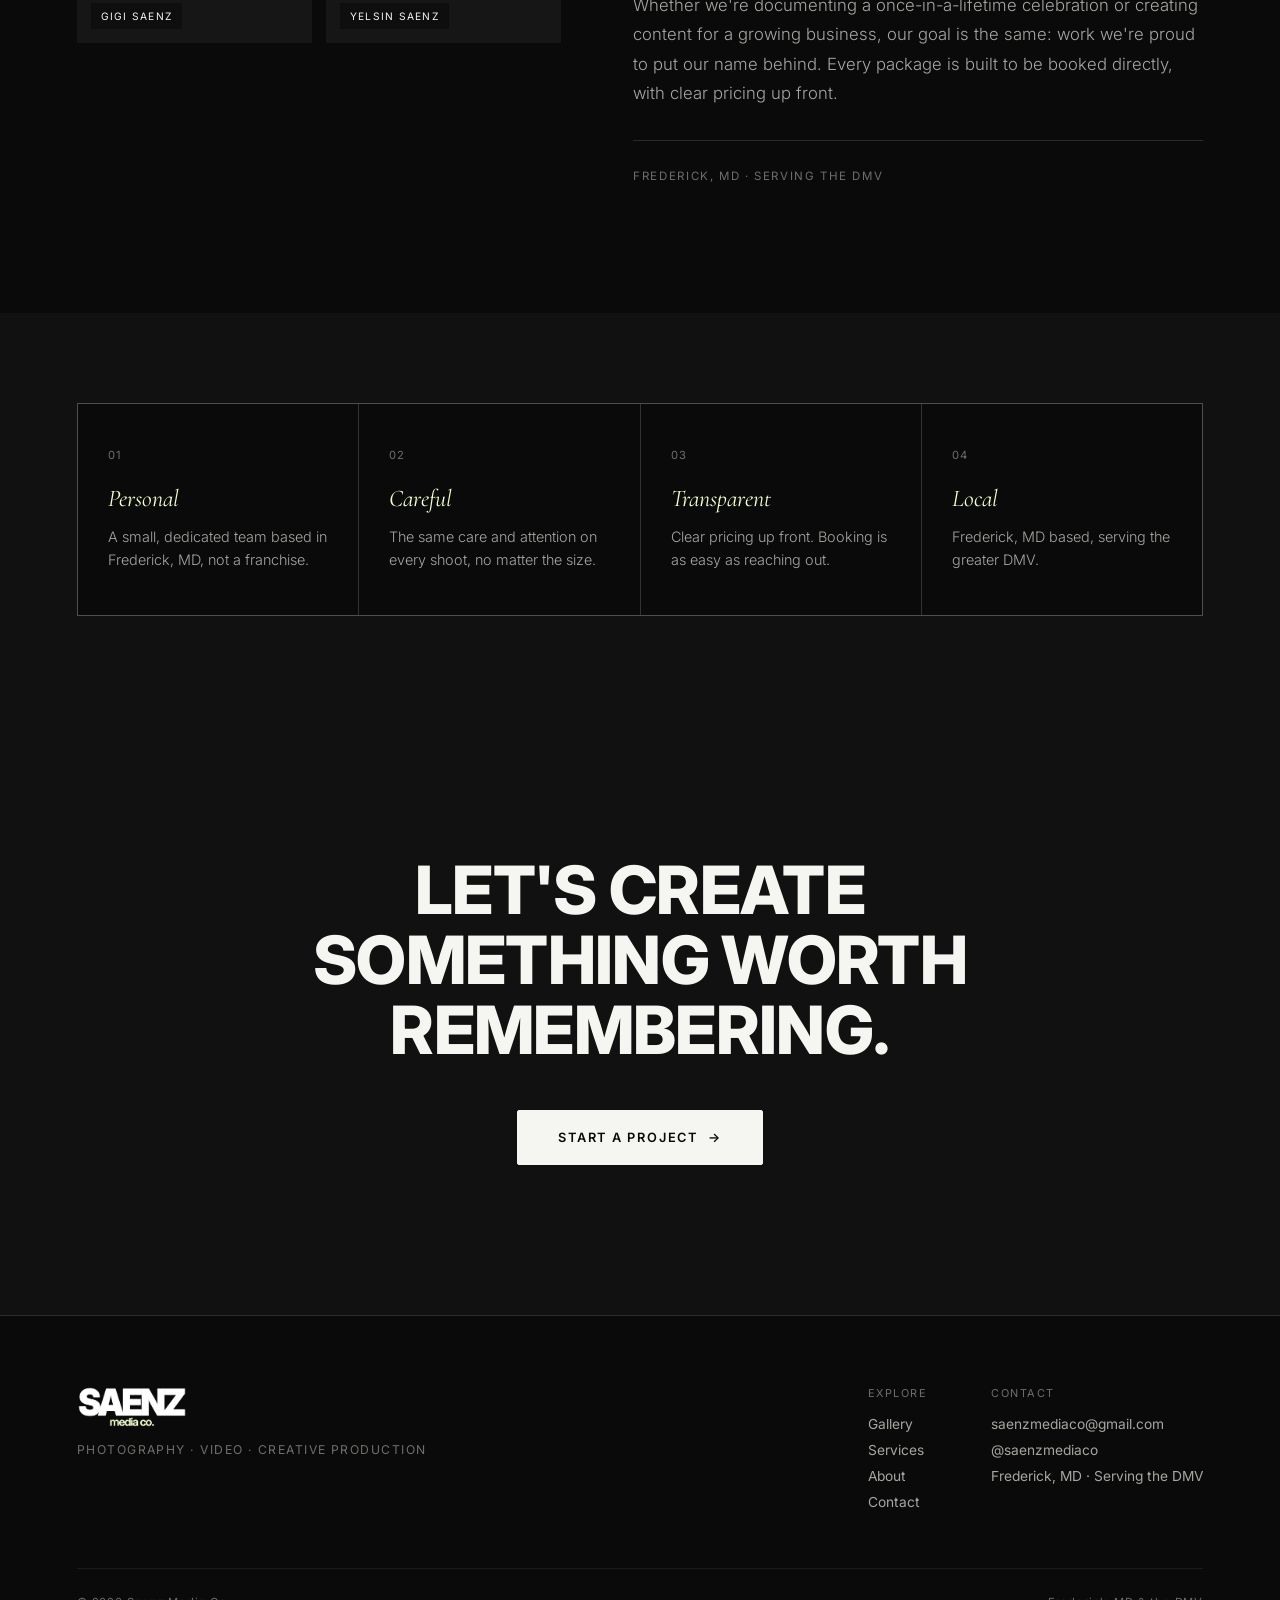
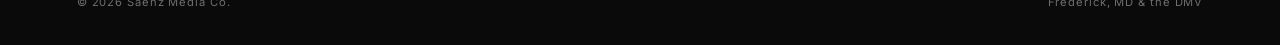
==== commit 995fa778: "almost" ====
--- a/index.html
+++ b/index.html
@@ -77,15 +77,11 @@
 <header class="hero">
   <div class="hero-media" id="heroMedia">
     <img class="active" src="images/full/wedding-11.jpg" alt="Bride and groom walking down the aisle at their wedding reception" loading="eager" fetchpriority="high">
+    <img data-src="images/full/realestate-05.jpg" alt="Two-story house exterior with white siding and covered porch">
     <img data-src="images/full/family-01.jpg" alt="Family posing with a mariachi band">
-    <img data-src="images/full/realestate-05.jpg" alt="Two-story house exterior with white siding and covered porch">
-    <img data-src="images/full/realestate-01.jpg" alt="Real estate nursery room photo">
-    <img data-src="images/full/wedding-17.jpg" alt="Bride and groom sharing an embrace">
+    <img data-src="images/full/realestate-03.jpg" alt="Bright, elegant dining room with natural light">
+    <img data-src="images/full/wedding-27.jpg" alt="Bride and groom holding hands walking across an open green field">
     <img data-src="images/full/realestate-06.jpg" alt="Real estate photography">
-    <img data-src="images/full/family-02.jpg" alt="Family celebrating together with live mariachi music">
-    <img data-src="images/full/wedding-09.jpg" alt="Bride and groom portrait at their wedding">
-    <img data-src="images/full/realestate-02.jpg" alt="Real estate photography">
-    <img data-src="images/full/realestate-03.jpg" alt="Real estate photography">
   </div>
   <div class="hero-scrim"></div>
   <div class="hero-content">
@@ -109,7 +105,7 @@
 
     <div class="portfolio-grid">
       <a class="p-tile p-lg reveal" href="weddings.html">
-        <img src="images/full/wedding-11.jpg" alt="Bride and groom walking down the aisle at their wedding reception" loading="lazy">
+        <img src="images/full/wedding-03.jpg" alt="Bride and groom kissing under a tree in a field" loading="lazy">
         <div class="p-tile-scrim"></div>
         <div class="p-tile-info">
           <div class="p-tile-cat">Wedding</div>
@@ -140,8 +136,8 @@
           <div class="p-tile-view">View pricing <span class="arr">→</span></div>
         </div>
       </a>
-      <a class="p-tile p-wide reveal" href="real-estate.html">
-        <img src="images/realestate-05.jpg" alt="Two-story house exterior with white siding and covered porch" loading="lazy">
+      <a class="p-tile p-tall reveal" href="real-estate.html">
+        <img src="images/realestate-04.jpg" alt="Modern shower with herringbone tile" loading="lazy">
         <div class="p-tile-scrim"></div>
         <div class="p-tile-info">
           <div class="p-tile-cat">Real Estate</div>
@@ -149,7 +145,7 @@
         </div>
       </a>
       <a class="p-tile reveal" href="family.html">
-        <img src="images/family-01.jpg" alt="Family posing with a mariachi band" loading="lazy">
+        <img src="images/family-06.jpg" alt="Family portrait surrounded by greenery" loading="lazy">
         <div class="p-tile-scrim"></div>
         <div class="p-tile-info">
           <div class="p-tile-cat">Family</div>
@@ -165,7 +161,7 @@
         </div>
       </a>
       <a class="p-tile reveal" href="weddings.html">
-        <img src="images/full/wedding-07.jpg" alt="Bride and groom smiling on stage at their reception" loading="lazy">
+        <img src="images/full/wedding-07.jpg" alt="Bride and groom sharing an intimate black-and-white embrace" loading="lazy">
         <div class="p-tile-scrim"></div>
         <div class="p-tile-info">
           <div class="p-tile-cat">Wedding</div>
@@ -236,7 +232,7 @@
         </span>
         <span class="service-price">From $175</span>
         <span class="service-arrow"><svg width="16" height="16" viewBox="0 0 24 24" fill="none" stroke="currentColor" stroke-width="1.6"><path d="M5 19L19 5M19 5H8M19 5V16"/></svg></span>
-        <span class="service-thumb"><img src="images/realestate-02.jpg" alt="" loading="lazy"></span>
+        <span class="service-thumb"><img src="images/realestate-03.jpg" alt="" loading="lazy"></span>
       </a>
     </div>
   </div>
--- a/styles.css
+++ b/styles.css
@@ -178,6 +178,7 @@
   opacity:1;
   animation:heroBreathe 4.2s ease-in-out infinite alternate;
 }
+.hero-media img.portrait-hero{object-position:center 20%;}
 @keyframes heroBreathe{from{transform:scale(1);}to{transform:scale(1.04);}}
 @media (prefers-reduced-motion: reduce){ .hero-media img.active{animation:none;} }
 .hero-scrim{
@@ -311,8 +312,8 @@
 }
 .service-main{display:flex;align-items:baseline;gap:28px;flex-wrap:wrap;flex:1 1 auto;}
 .service-name{
-  font-family:var(--serif);font-weight:500;
-  font-size:clamp(1.7rem,4vw,3.1rem);color:var(--text);
+  font-family:var(--sans);font-weight:800;text-transform:uppercase;letter-spacing:-0.01em;
+  font-size:clamp(1.25rem,2.4vw,1.8rem);color:var(--text);
   transition:color .4s var(--ease);
 }
 .service-desc{color:var(--text-soft);font-size:0.95rem;max-width:40ch;font-weight:300;line-height:1.55;}
@@ -373,16 +374,16 @@
 }
 
 /* ---------- Business & Branding ---------- */
-.biz-grid{display:grid;grid-template-columns:1fr 0.85fr;gap:72px;align-items:center;}
+.biz-grid{display:grid;grid-template-columns:1.4fr 0.6fr;gap:56px;align-items:center;}
 .biz-copy p{font-size:1.05rem;line-height:1.75;color:var(--text-soft);font-weight:300;margin:22px 0 0;max-width:52ch;}
 .biz-tags{display:flex;flex-wrap:wrap;gap:10px;margin:34px 0 38px;}
 .biz-tag{font-size:0.7rem;letter-spacing:0.1em;text-transform:uppercase;color:var(--text-soft);border:1px solid var(--line);padding:9px 16px;}
-.biz-media{display:flex;flex-direction:column;gap:14px;}
+.biz-media{display:flex;flex-direction:column;gap:14px;max-width:340px;margin-left:auto;}
 .biz-media img{width:100%;aspect-ratio:4/3;object-fit:cover;object-position:center 25%;background:var(--bg-3);}
 .biz-media img.portrait{aspect-ratio:4/5;object-position:top center;}
 @media (max-width:900px){
   .biz-grid{grid-template-columns:1fr;gap:36px;}
-  .biz-media{flex-direction:row;}
+  .biz-media{flex-direction:row;max-width:none;margin-left:0;}
 }
 
 /* ---------- Process ---------- */
@@ -500,7 +501,7 @@
 }
 .price-fstop{font-size:0.68rem;letter-spacing:0.14em;text-transform:uppercase;color:var(--text-faint);margin-bottom:22px;}
 .price-tier{font-family:var(--sans);font-weight:800;text-transform:uppercase;font-size:1.3rem;color:var(--text);margin:0 0 14px;}
-.price-amount{font-family:var(--serif);font-size:3rem;color:var(--accent);margin:0 0 4px;line-height:1;}
+.price-amount{font-family:var(--serif);font-size:3rem;color:var(--accent);margin:0 0 4px;line-height:1;font-variant-numeric:lining-nums;}
 .price-note{font-size:0.76rem;color:var(--text-faint);margin-bottom:30px;}
 .price-features{list-style:none;margin:0 0 36px;padding:0;flex-grow:1;}
 .price-features li{
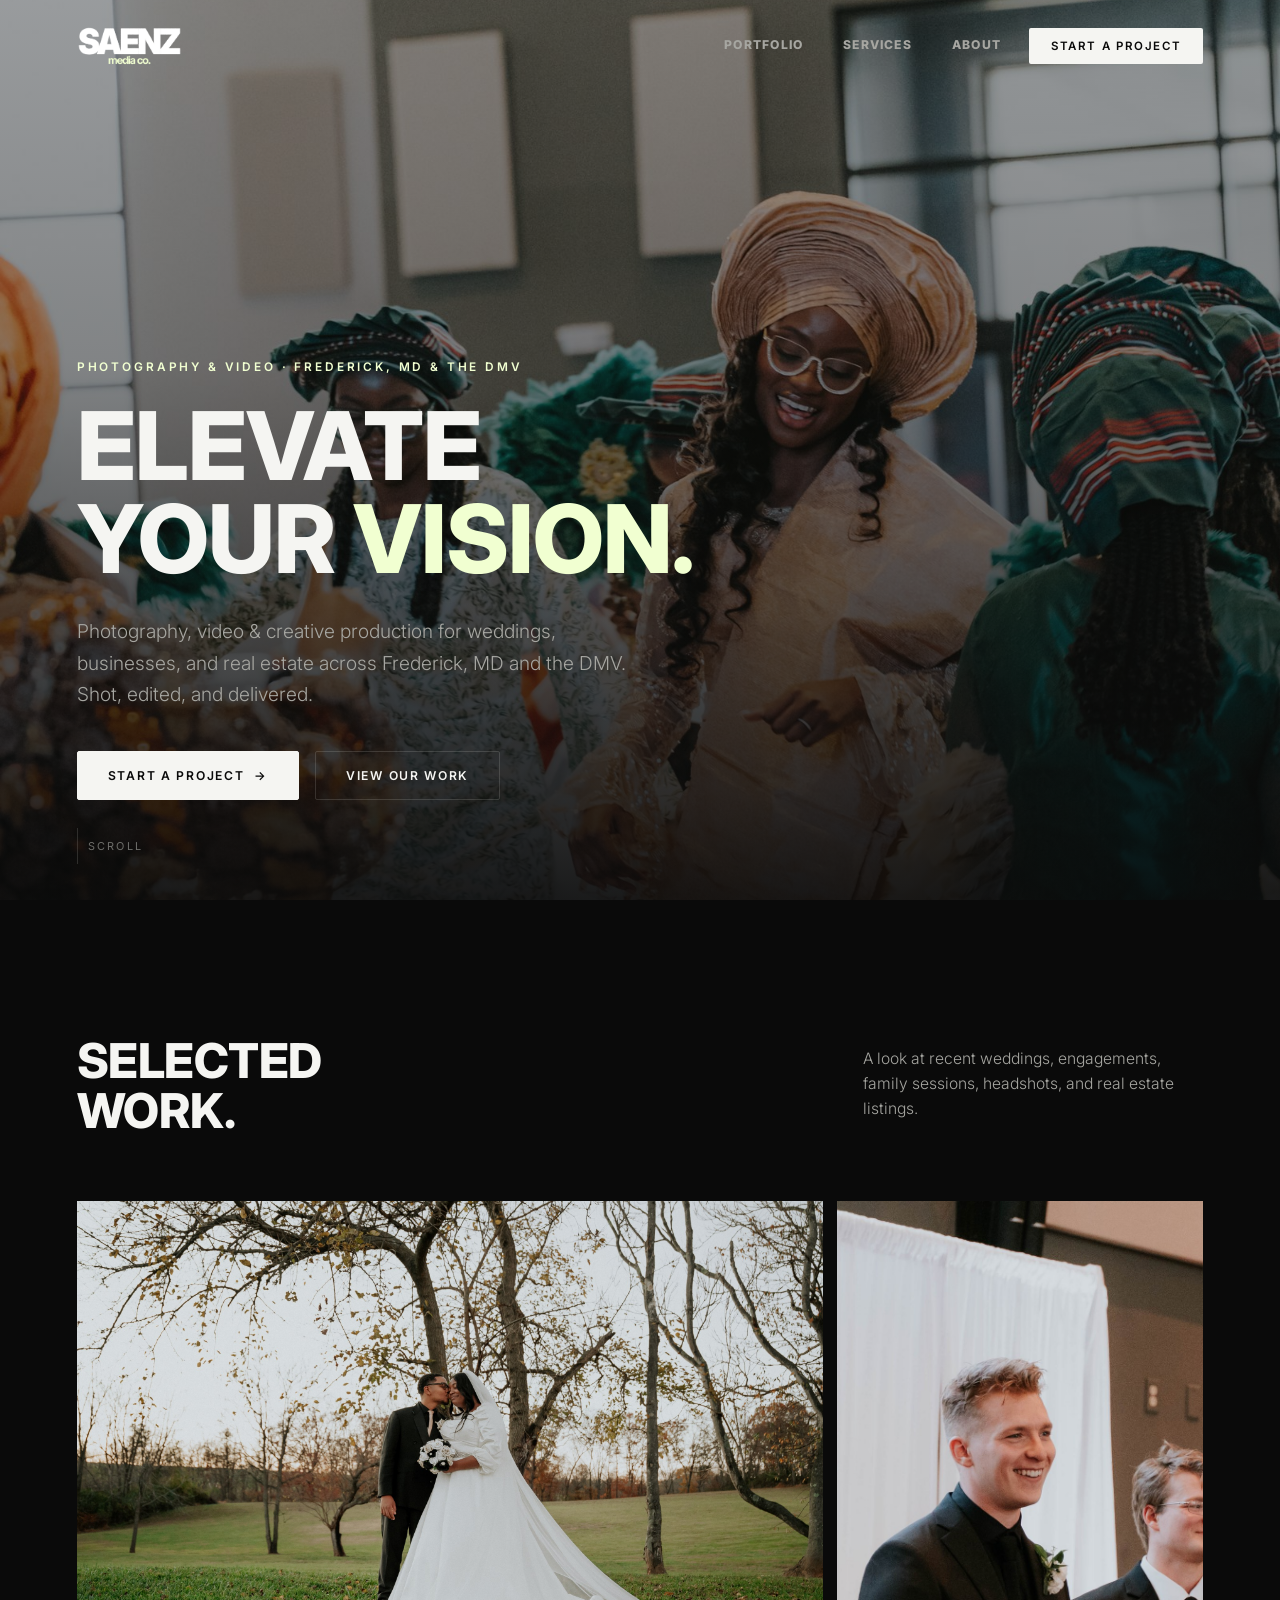
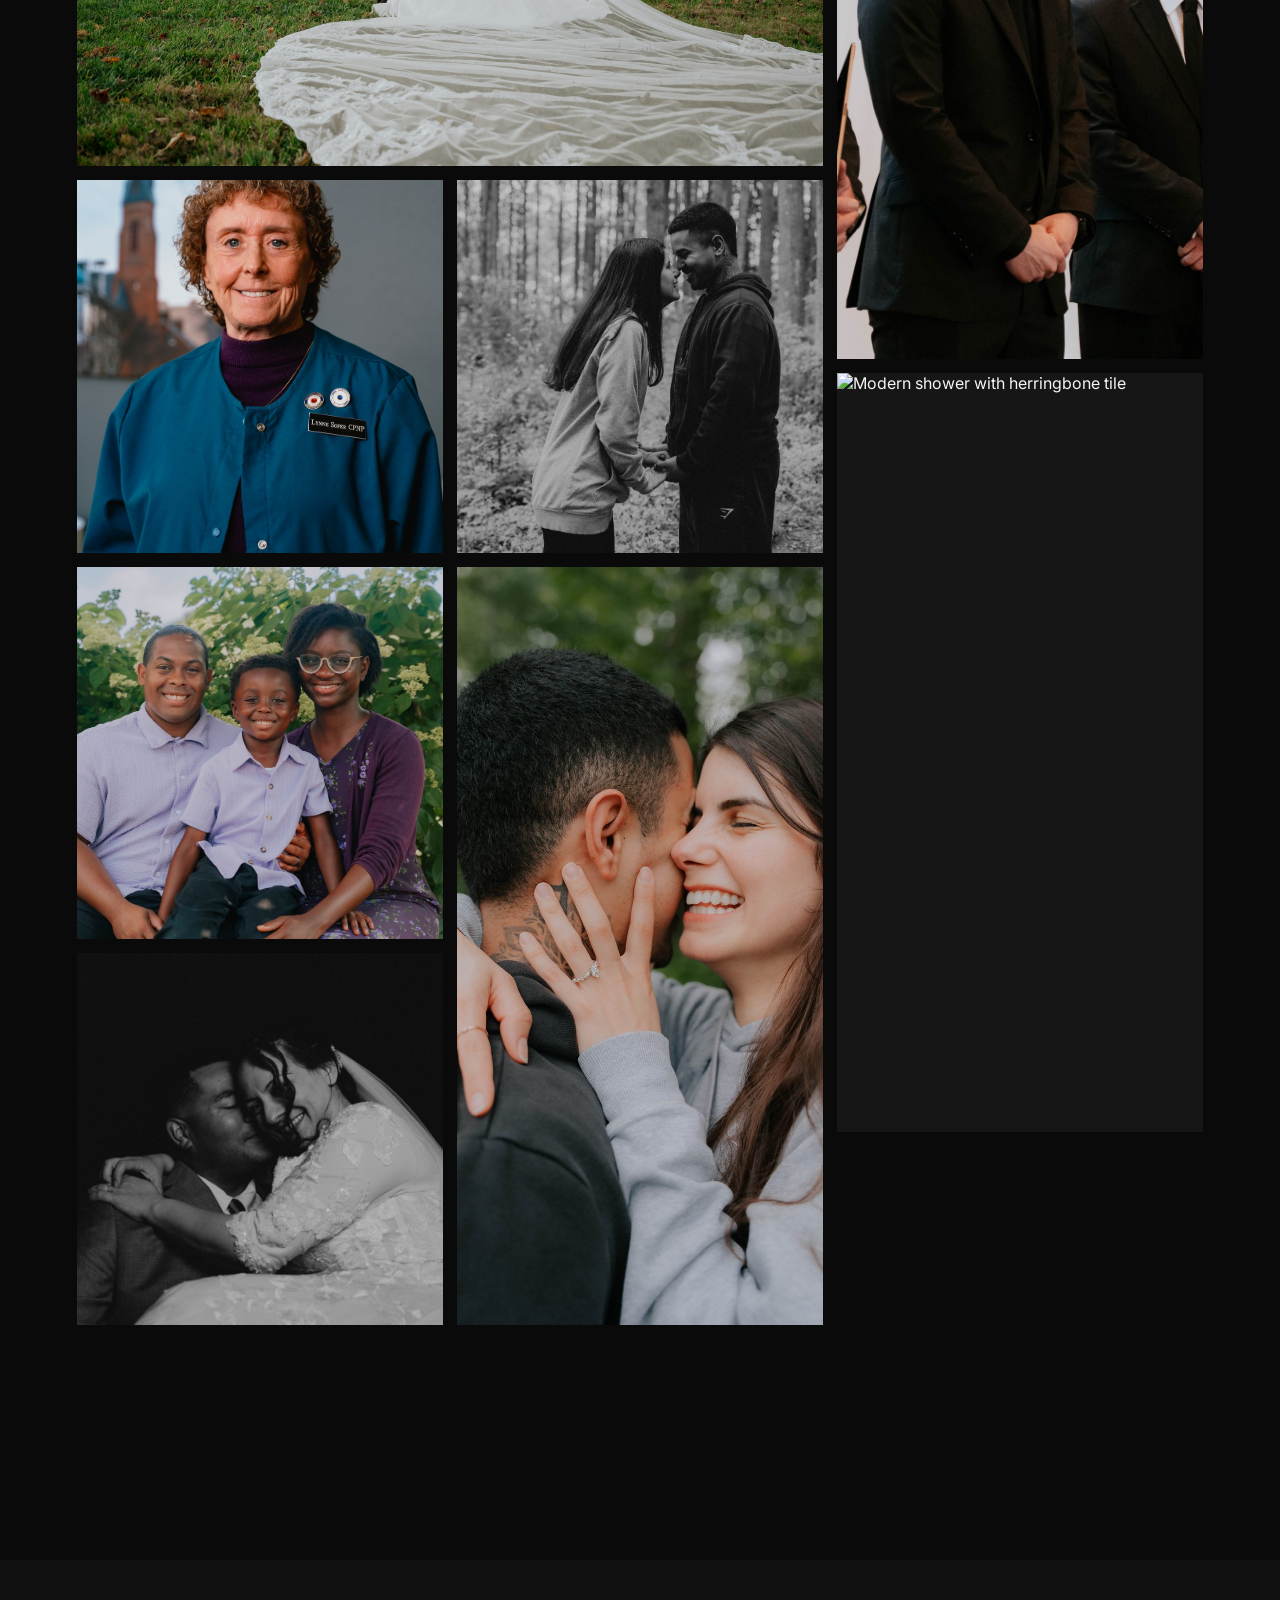
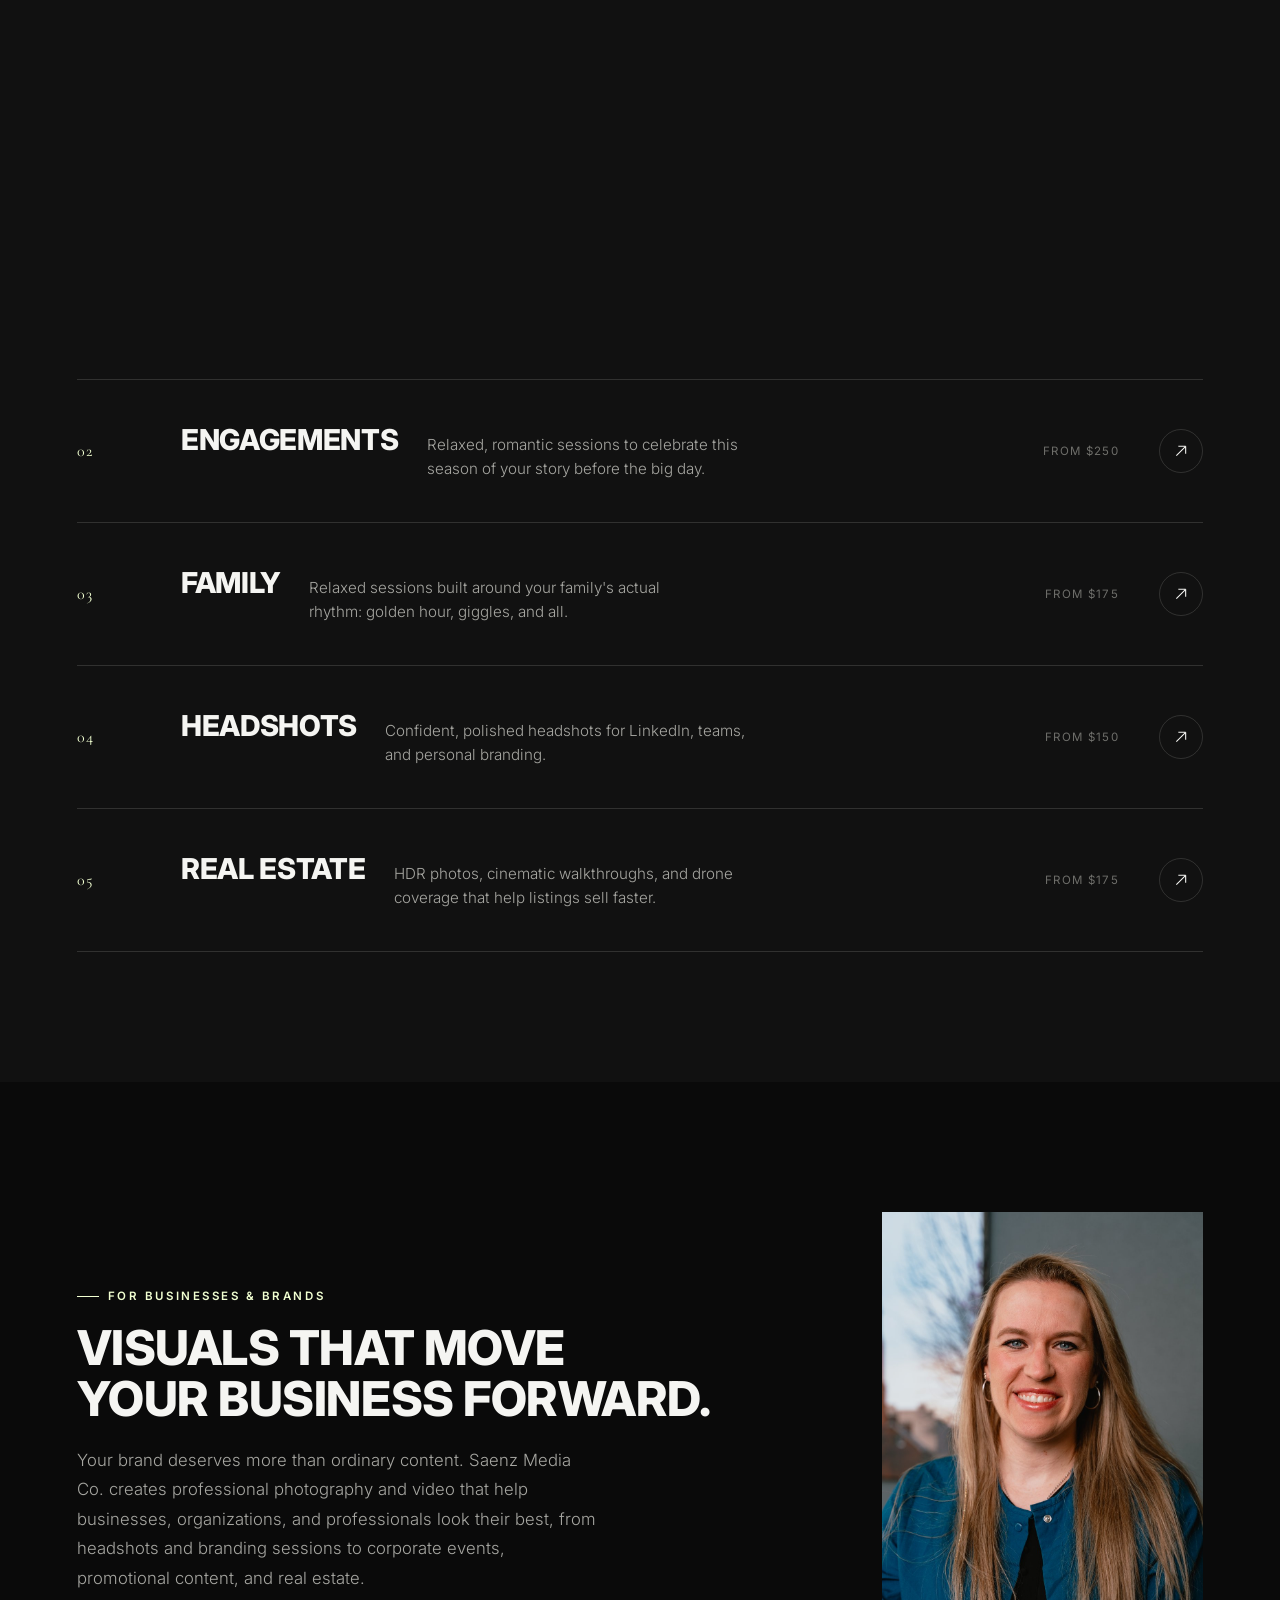
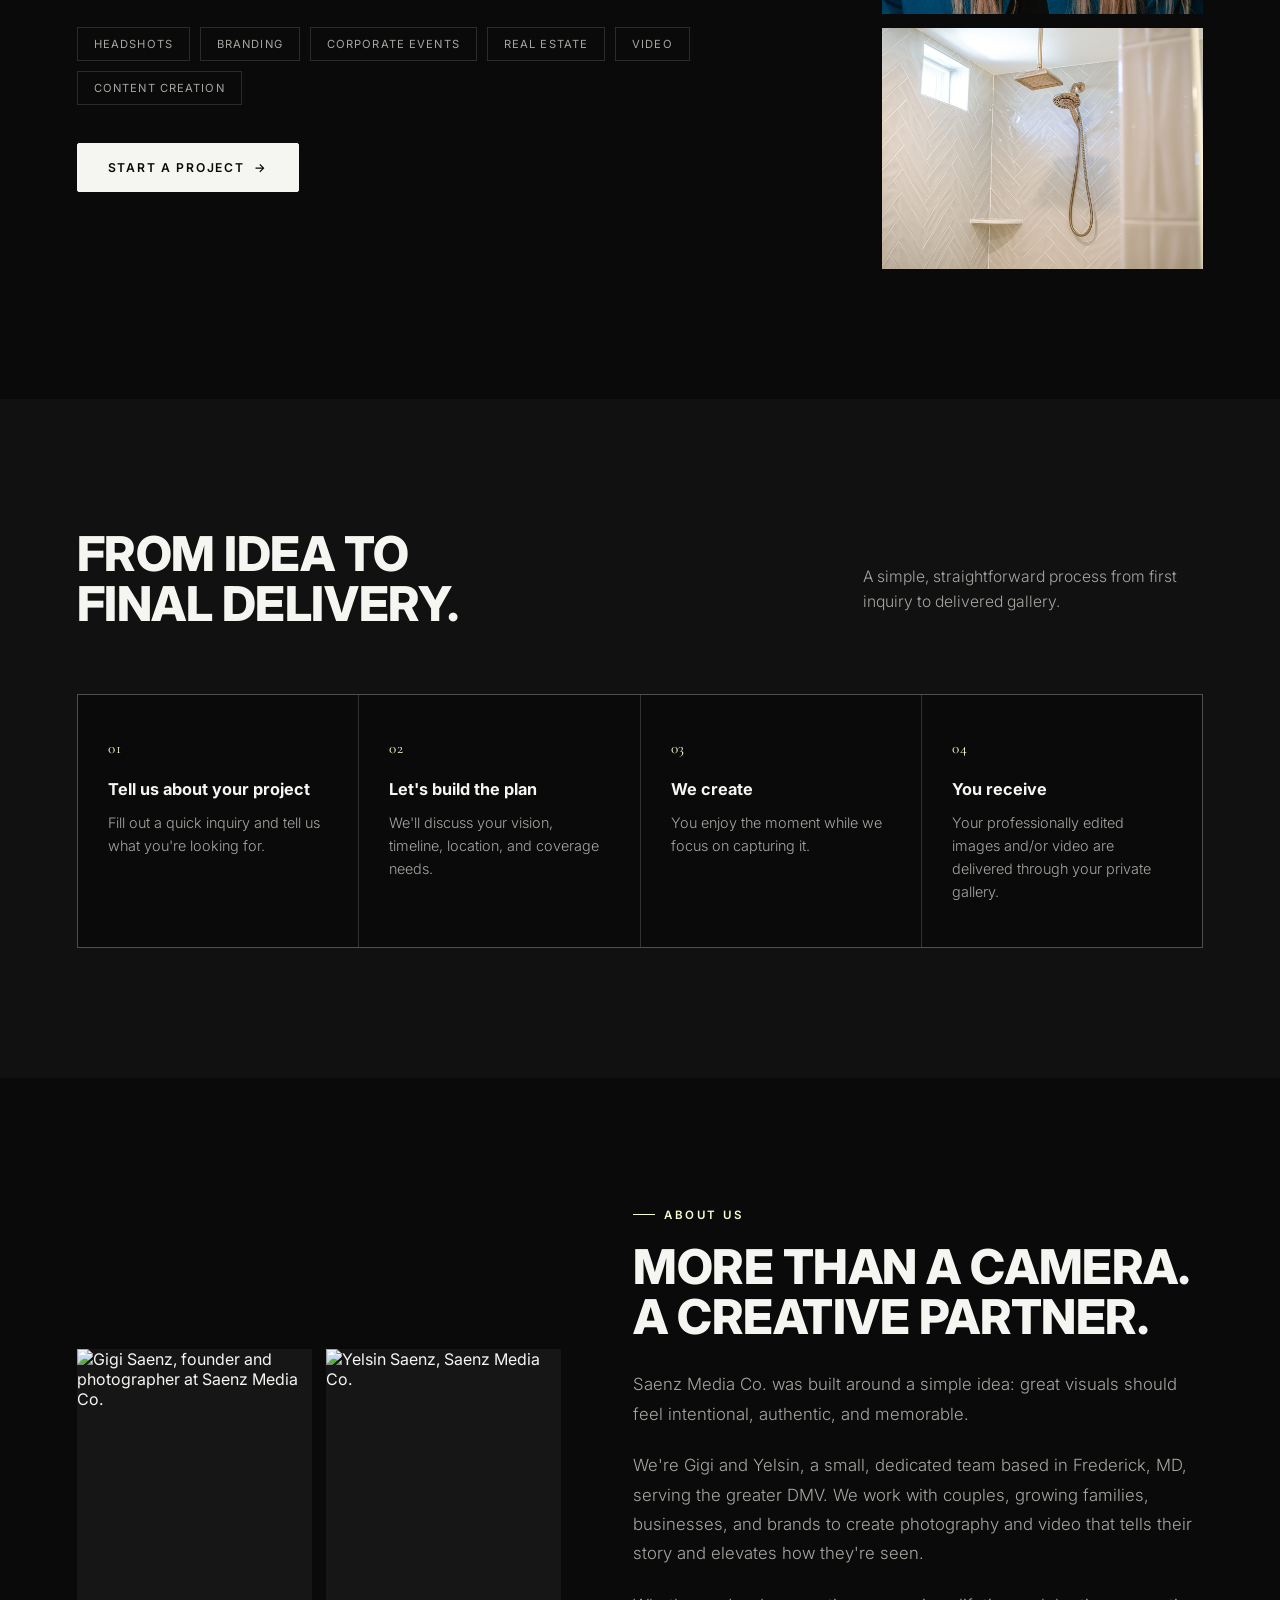
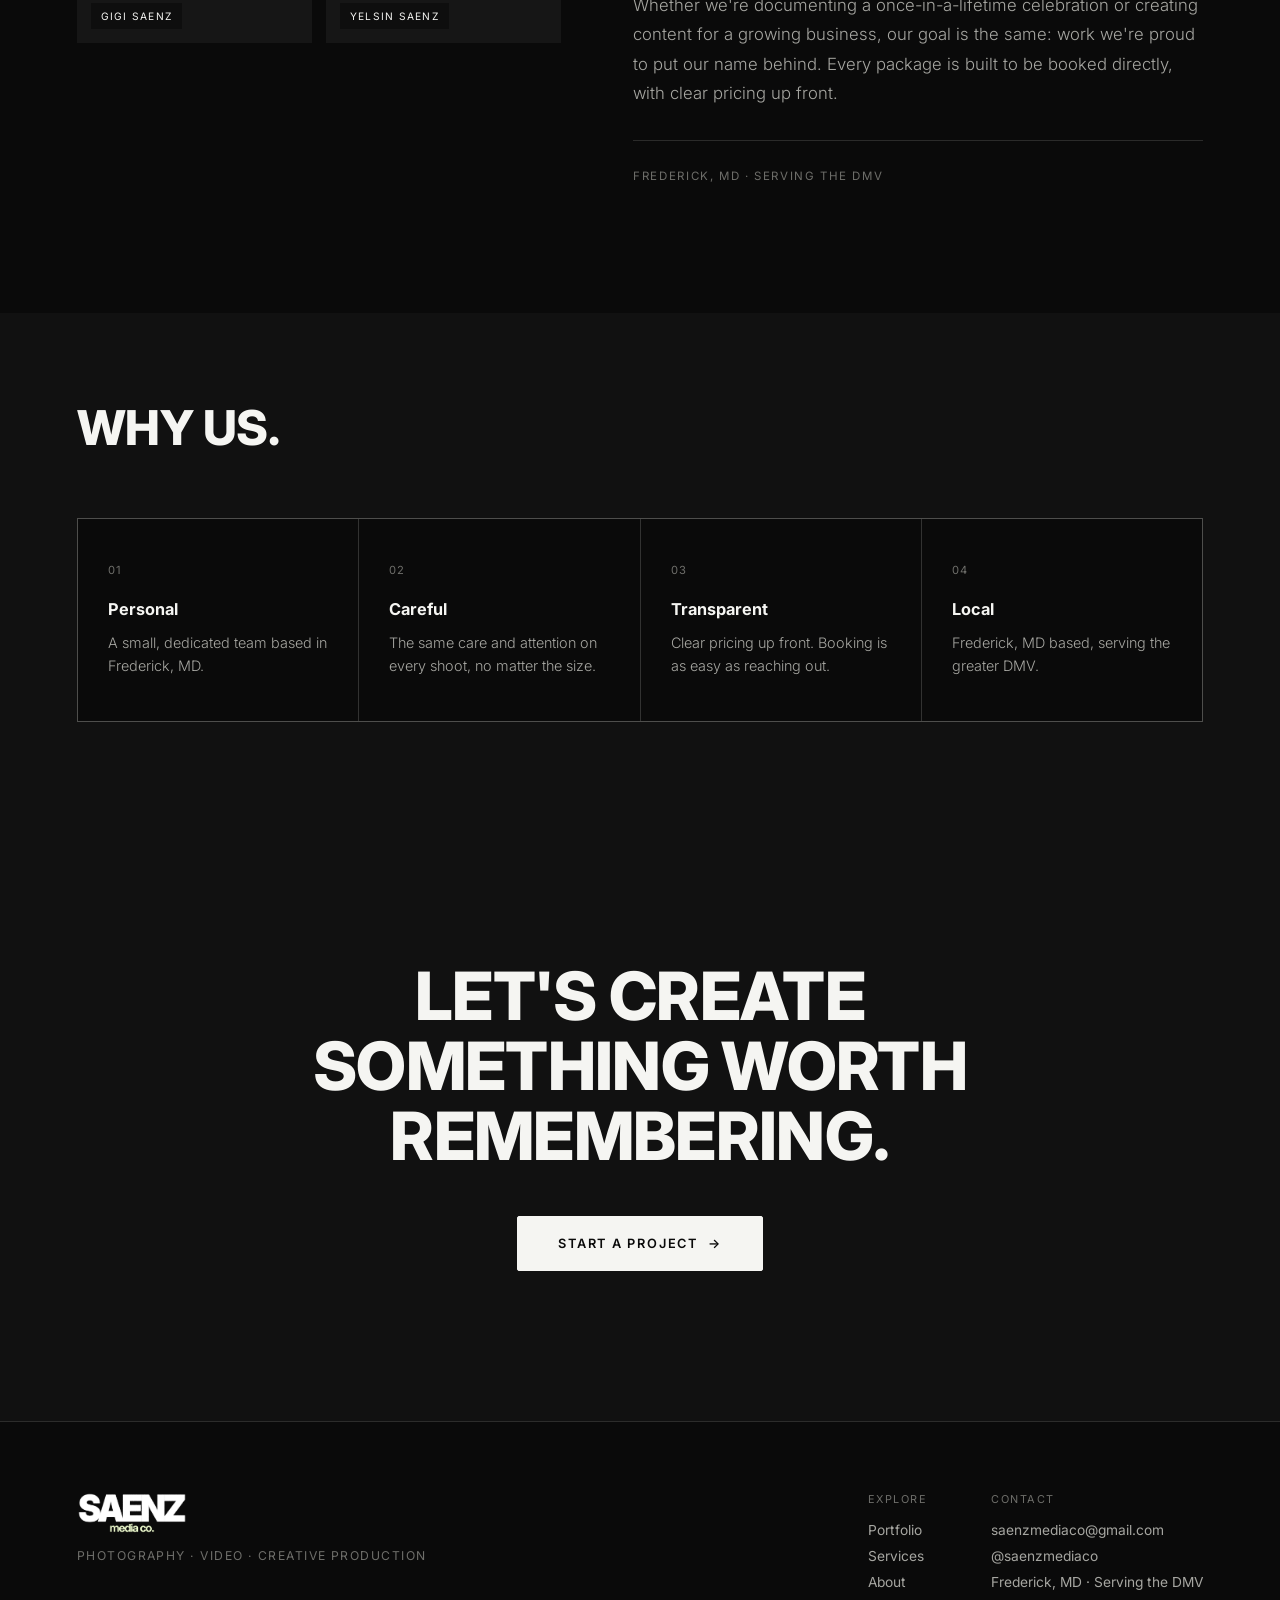
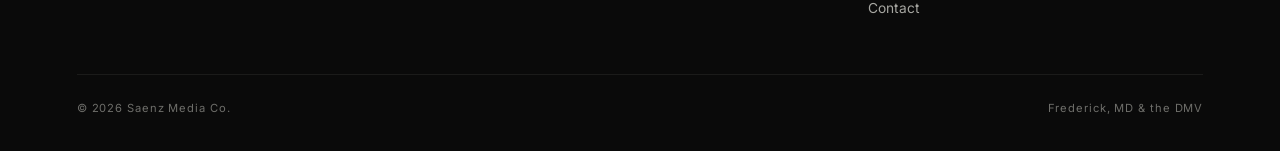
==== commit 13beb38f: "changes" ====
--- a/index.html
+++ b/index.html
@@ -52,7 +52,7 @@
   <a class="nav-mark" href="index.html"><img class="nav-logo" src="images/logo-mark-transparent-cropped.png" alt="Saenz Media Co."></a>
   <div class="nav-right">
     <div class="nav-links">
-      <a href="gallery.html">Gallery</a>
+      <a href="gallery.html">Portfolio</a>
       <a href="index.html#services">Services</a>
       <a href="index.html#about">About</a>
     </div>
@@ -64,7 +64,7 @@
 </nav>
 
 <div class="mobile-menu" id="mobileMenu">
-  <a href="gallery.html">Gallery</a>
+  <a href="gallery.html">Portfolio</a>
   <a href="index.html#services">Services</a>
   <a href="index.html#about">About</a>
   <a class="btn btn-solid nav-cta" href="book.html">Start a Project</a>
@@ -100,7 +100,7 @@
   <div class="container">
     <div class="section-head reveal">
       <h2 class="section-title">Selected<br>Work.</h2>
-      <p class="section-note">A look at recent weddings, engagements, family sessions, headshots, and real estate listings across Frederick and the DMV.</p>
+      <p class="section-note">A look at recent weddings, engagements, family sessions, headshots, and real estate listings.</p>
     </div>
 
     <div class="portfolio-grid">
@@ -171,7 +171,7 @@
     </div>
 
     <div class="portfolio-more reveal">
-      <a class="btn btn-outline" href="gallery.html">Full Gallery <span class="btn-arrow">→</span></a>
+      <a class="btn btn-outline" href="gallery.html">Full Portfolio <span class="btn-arrow">→</span></a>
     </div>
   </div>
 </section>
@@ -321,11 +321,14 @@
 
 <section class="section-pad-sm bg-alt">
   <div class="container">
+    <div class="section-head reveal">
+      <h2 class="section-title">Why Us.</h2>
+    </div>
     <div class="values-grid reveal">
       <div class="value-cell">
         <div class="value-num">01</div>
         <div class="value-title">Personal</div>
-        <p class="value-desc">A small, dedicated team based in Frederick, MD, not a franchise.</p>
+        <p class="value-desc">A small, dedicated team based in Frederick, MD.</p>
       </div>
       <div class="value-cell">
         <div class="value-num">02</div>
@@ -362,7 +365,7 @@
     <div class="footer-cols">
       <div class="footer-col">
         <div class="footer-col-title">Explore</div>
-        <a href="gallery.html">Gallery</a>
+        <a href="gallery.html">Portfolio</a>
         <a href="index.html#services">Services</a>
         <a href="index.html#about">About</a>
         <a href="book.html">Contact</a>
--- a/styles.css
+++ b/styles.css
@@ -61,6 +61,7 @@
   background:transparent;
   border-bottom:1px solid transparent;
   transition:background .45s var(--ease), border-color .45s var(--ease), padding .45s var(--ease);
+  -webkit-transform:translate3d(0,0,0);transform:translate3d(0,0,0);
 }
 .site-nav.scrolled{
   background:rgba(10,10,10,0.86);
@@ -122,6 +123,7 @@
   opacity:0;visibility:hidden;pointer-events:none;
   transform:translateY(-12px);
   transition:opacity .4s var(--ease), transform .4s var(--ease), visibility 0s linear .4s;
+  -webkit-backface-visibility:hidden;backface-visibility:hidden;
 }
 .mobile-menu.open{
   opacity:1;visibility:visible;pointer-events:auto;transform:translateY(0);
@@ -354,7 +356,7 @@
 }
 .about-media{display:flex;gap:14px;}
 .about-photo{position:relative;flex:1 1 0;aspect-ratio:4/5;overflow:hidden;background:var(--bg-3);}
-.about-photo img{width:100%;height:100%;object-fit:cover;display:block;}
+.about-photo img{width:100%;height:100%;object-fit:cover;object-position:center 15%;display:block;}
 .about-media-tag{
   position:absolute;left:14px;bottom:14px;
   font-size:0.64rem;letter-spacing:0.12em;text-transform:uppercase;color:var(--text);
@@ -406,13 +408,15 @@
 .sticky-cta{
   display:none;
   align-items:center;justify-content:center;gap:8px;
-  position:fixed;left:4%;right:4%;bottom:0;z-index:220;
+  position:fixed;left:16px;right:16px;bottom:0;z-index:220;
+  box-sizing:border-box;
   margin-bottom:calc(14px + env(safe-area-inset-bottom));
   font-size:0.76rem;font-weight:600;letter-spacing:0.14em;text-transform:uppercase;
   color:var(--bg);background:var(--accent);padding:15px;border-radius:2px;
   box-shadow:0 12px 30px rgba(0,0,0,0.45);
   opacity:0;transform:translateY(16px);pointer-events:none;
   transition:opacity .35s var(--ease), transform .35s var(--ease);
+  -webkit-backface-visibility:hidden;backface-visibility:hidden;
 }
 .sticky-cta.visible{opacity:1;transform:translateY(0);pointer-events:auto;}
 @media (max-width:640px){
@@ -428,7 +432,7 @@
 .value-cell{background:var(--bg);padding:44px 30px;}
 .value-num{font-size:0.7rem;color:var(--text-faint);letter-spacing:0.1em;margin-bottom:22px;}
 .value-title{
-  font-family:var(--serif);font-style:italic;font-size:1.5rem;color:var(--accent);margin:0 0 12px;
+  font-family:var(--sans);font-weight:700;font-size:1.02rem;color:var(--text);margin:0 0 12px;
 }
 .value-desc{color:var(--text-soft);font-size:0.9rem;line-height:1.6;font-weight:300;margin:0;}
 @media (max-width:860px){
@@ -584,6 +588,7 @@
   position:fixed;inset:0;z-index:400;display:none;
   align-items:center;justify-content:center;padding:6vh 5vw;
   background:rgba(10,10,10,0.96);cursor:zoom-out;
+  -webkit-transform:translate3d(0,0,0);transform:translate3d(0,0,0);
 }
 .lightbox.active{display:flex;}
 .lightbox img{max-width:100%;max-height:100%;object-fit:contain;cursor:default;}
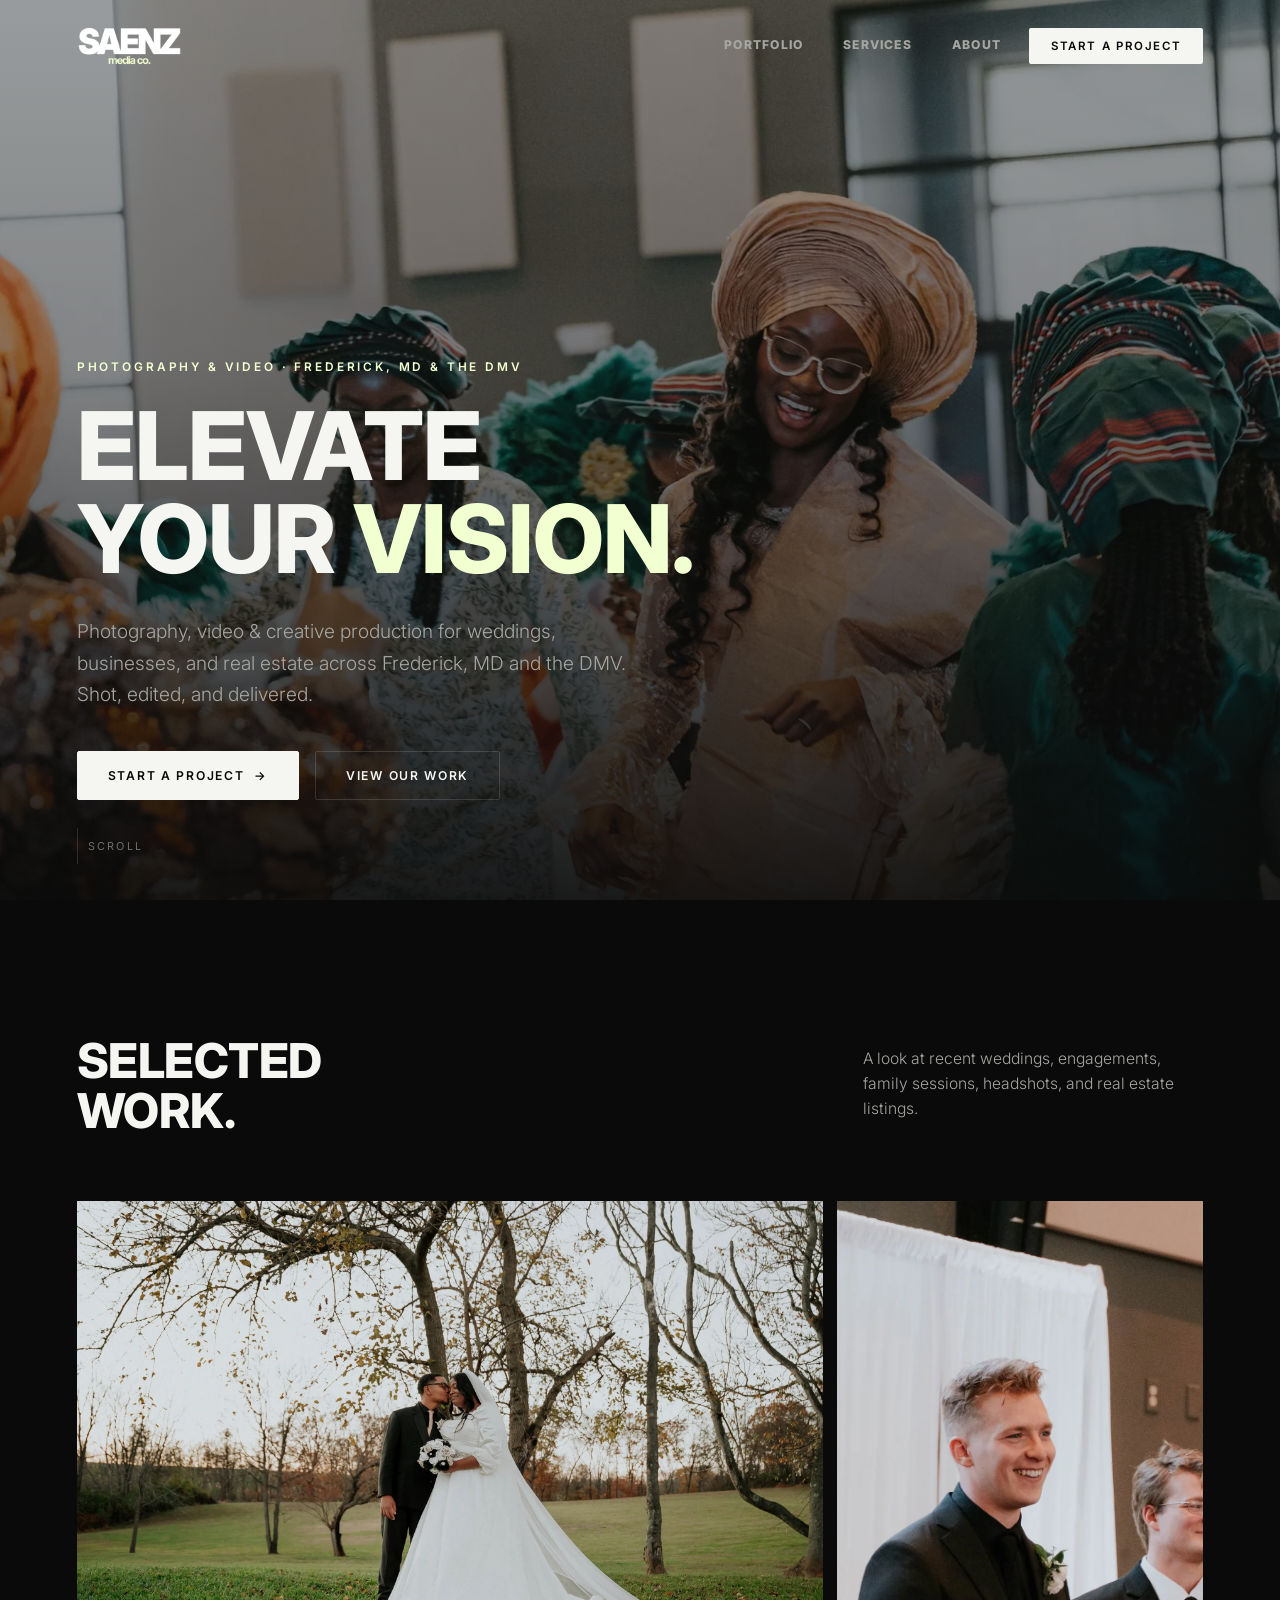
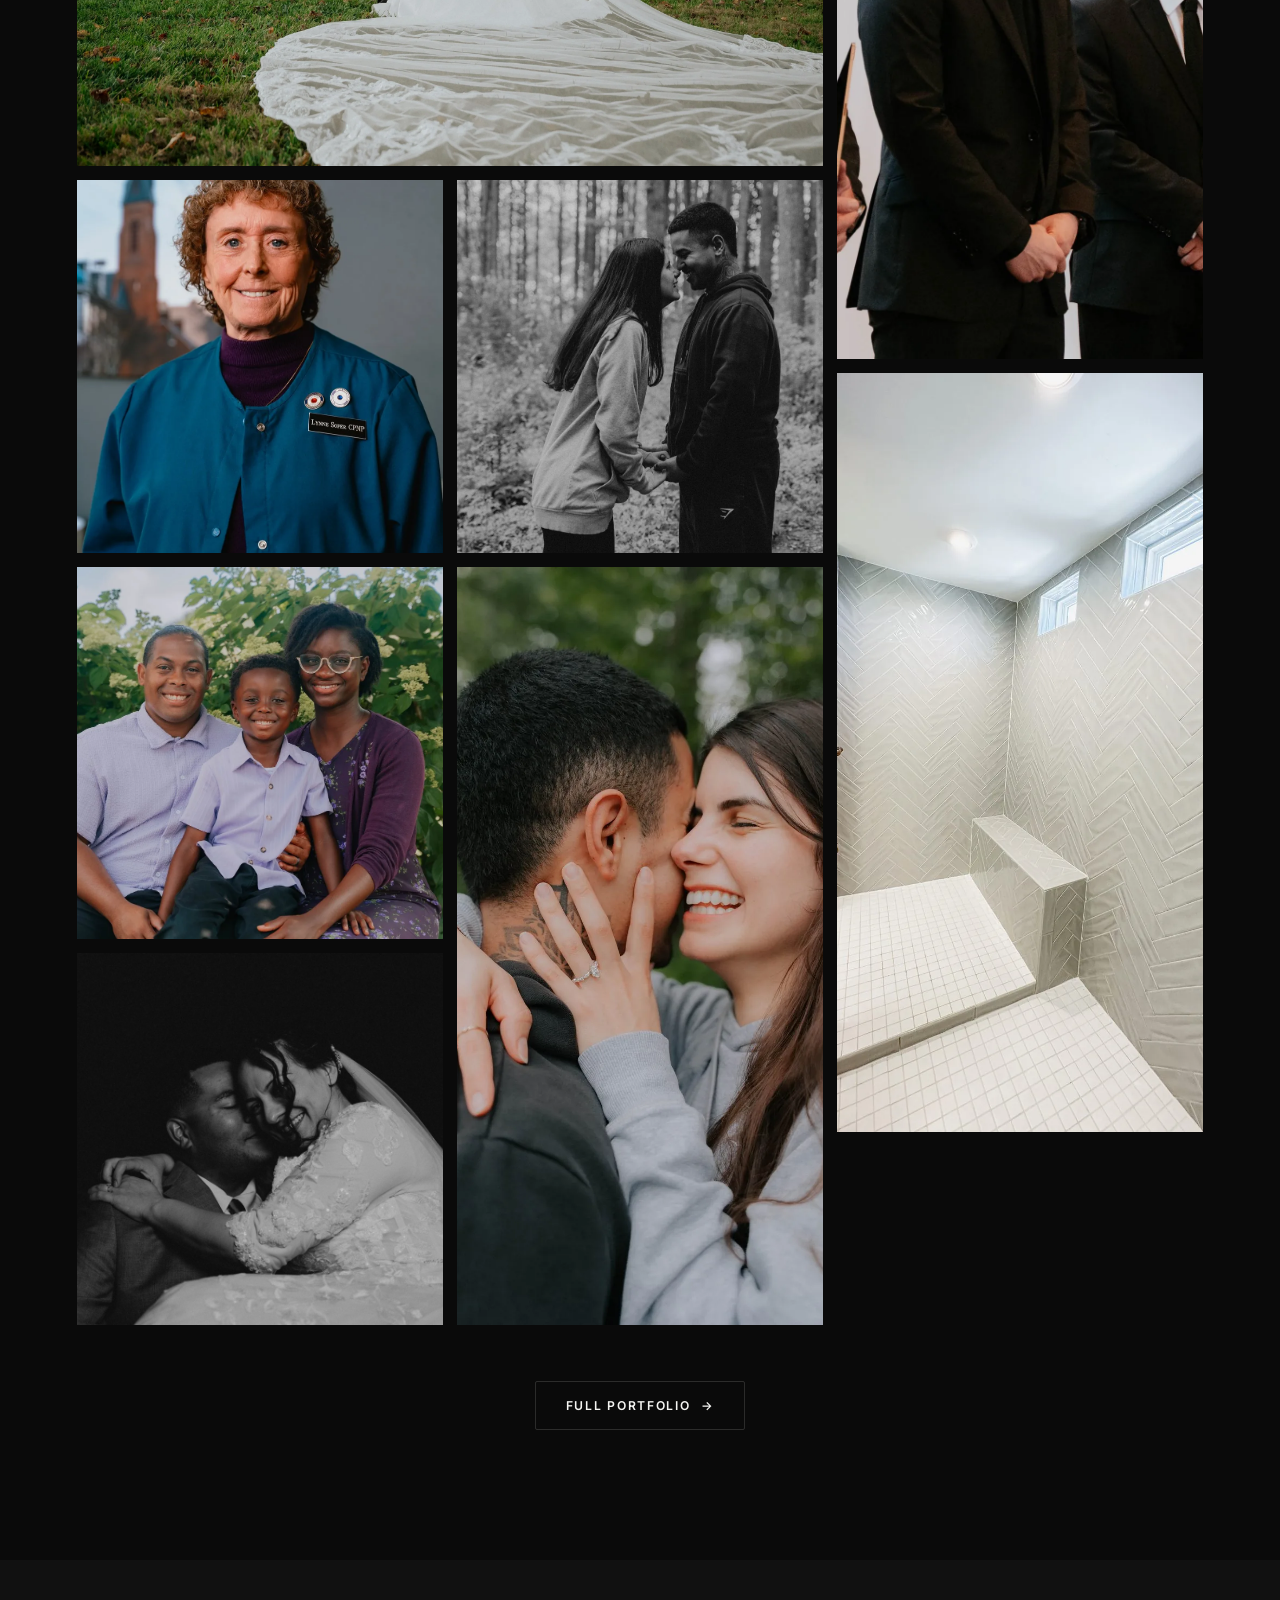
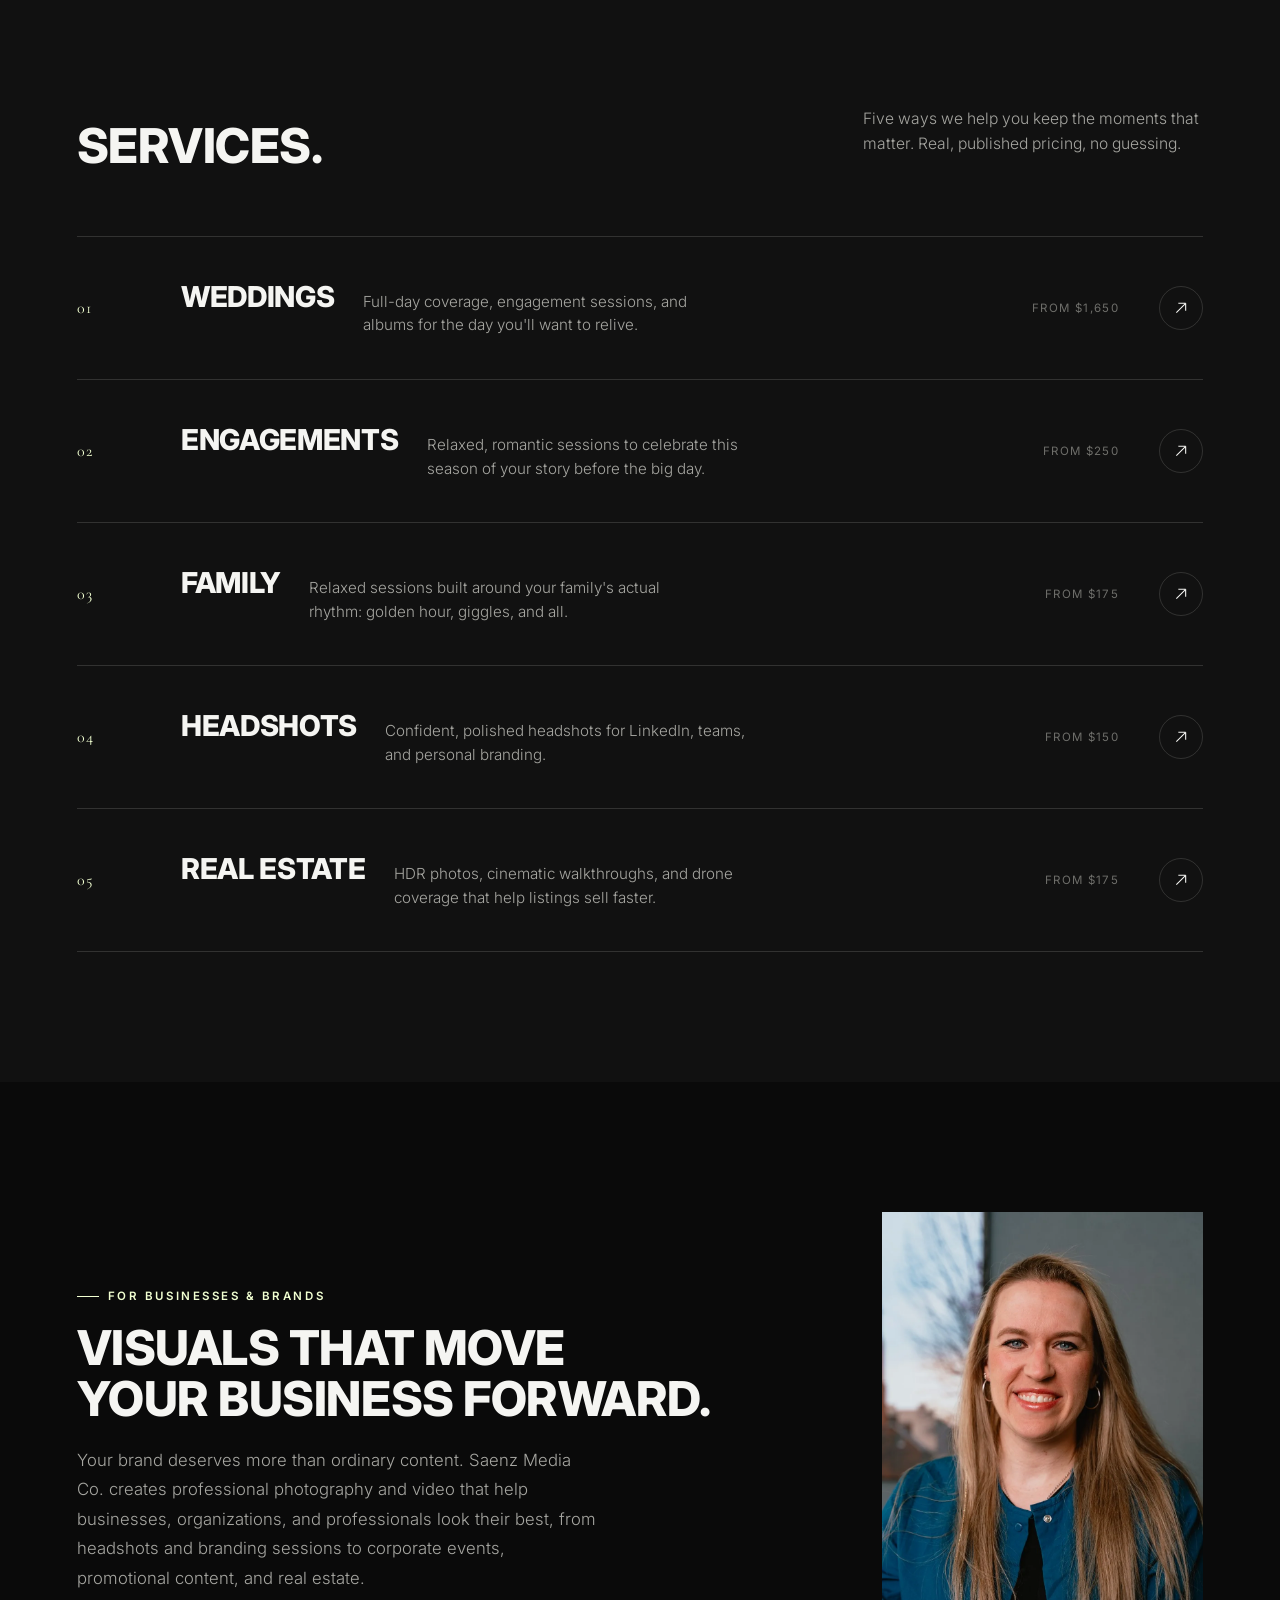
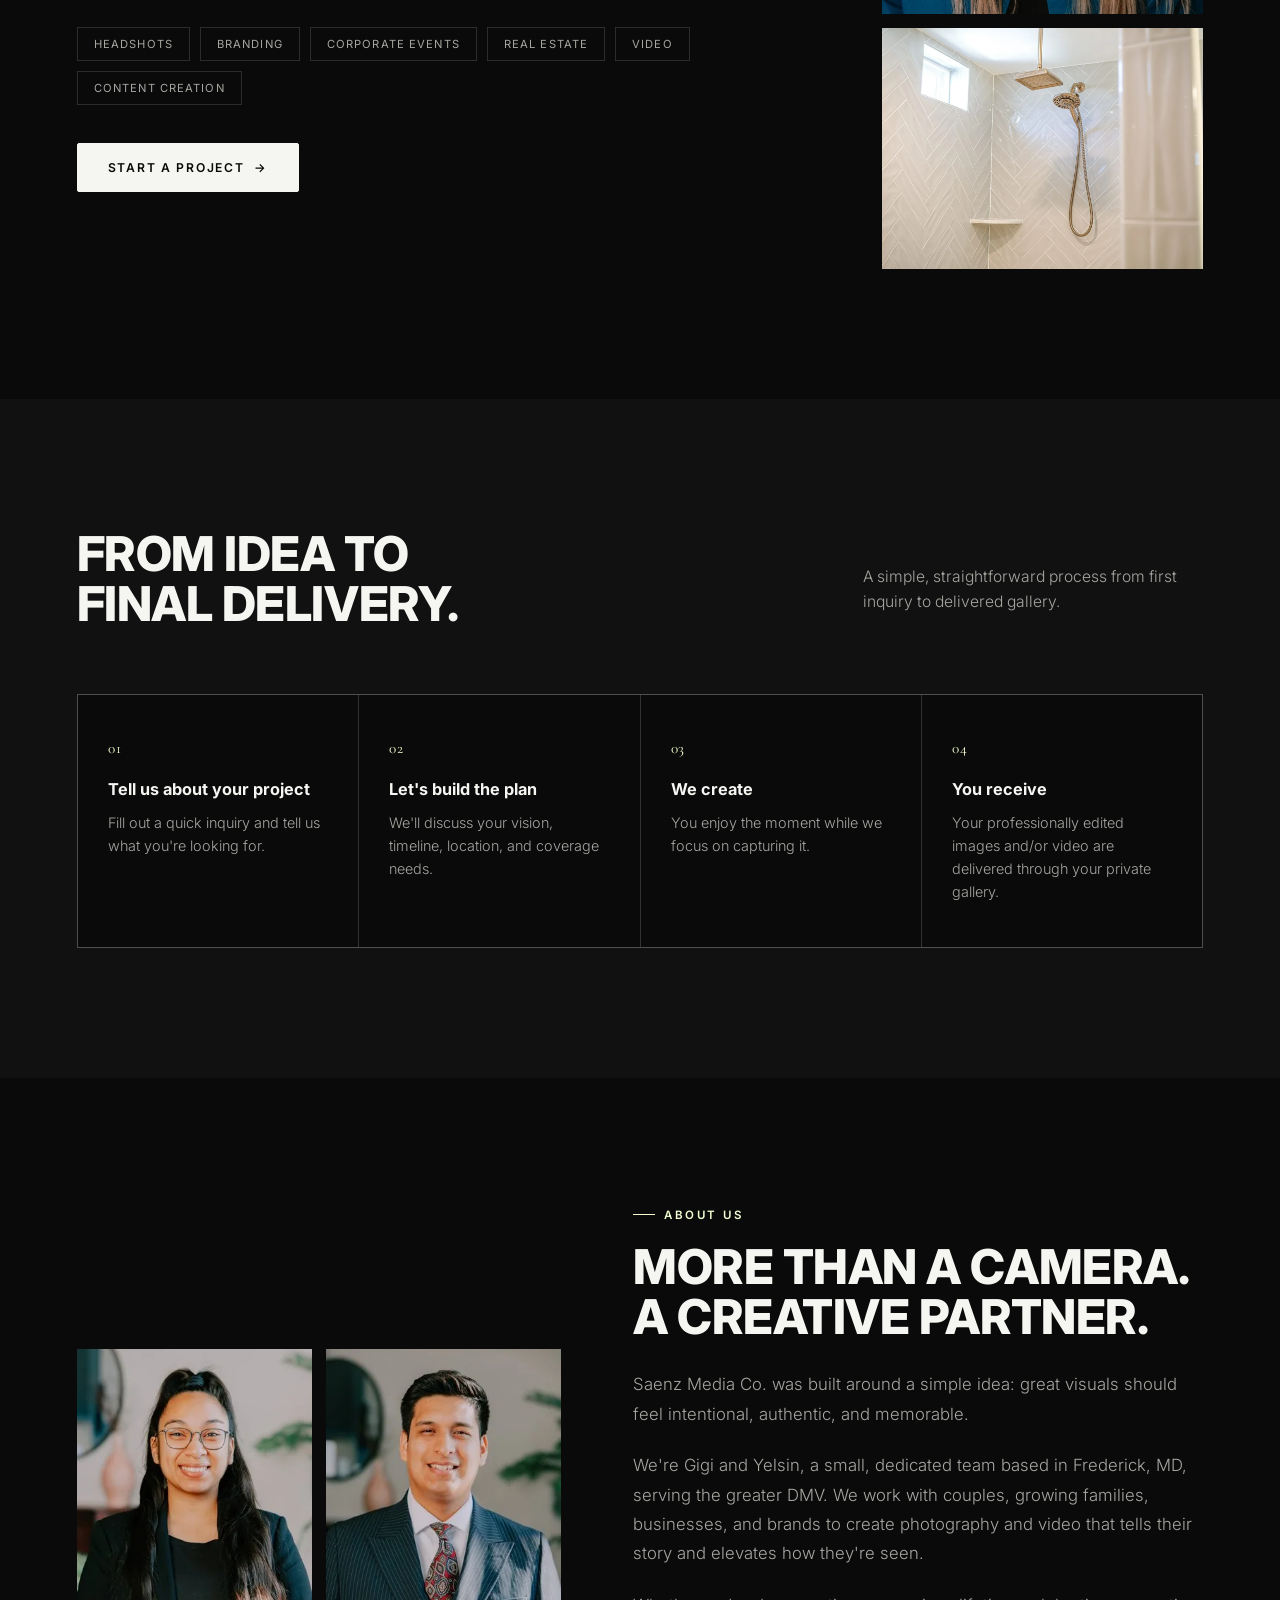
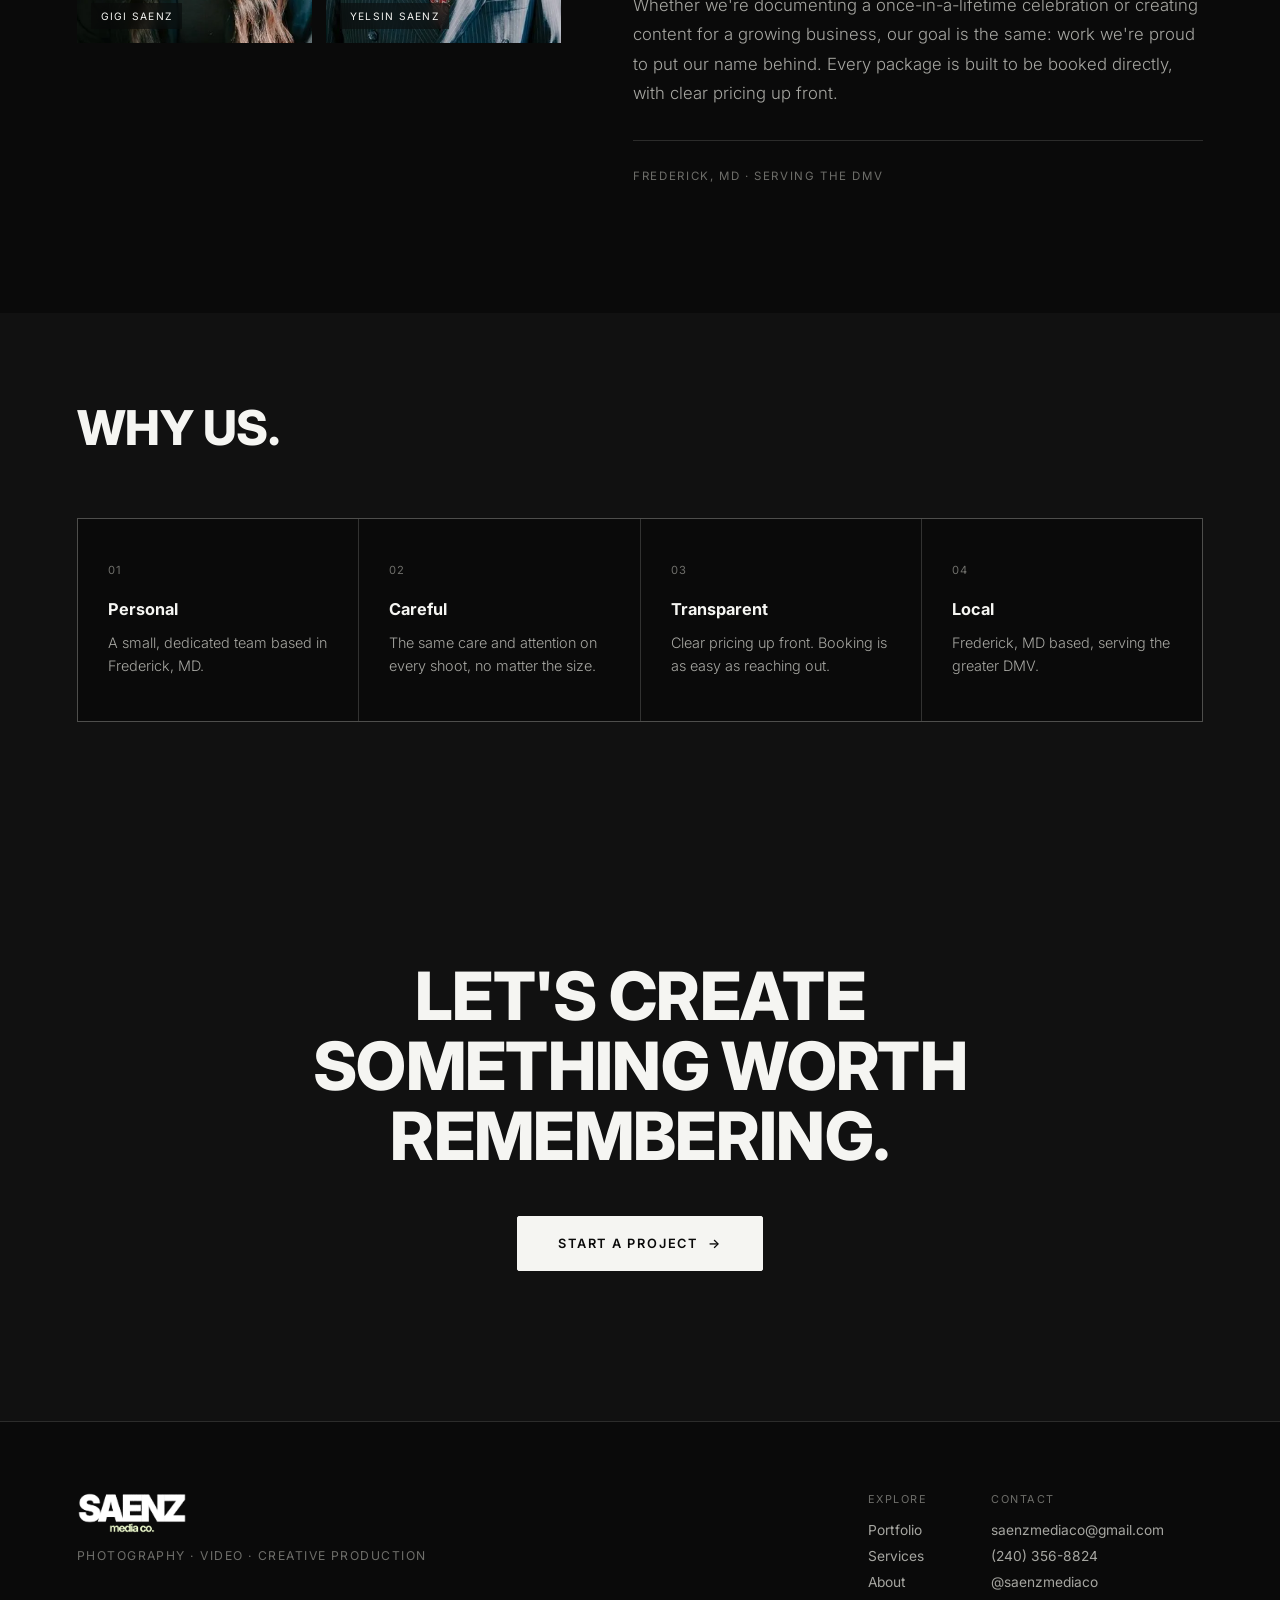
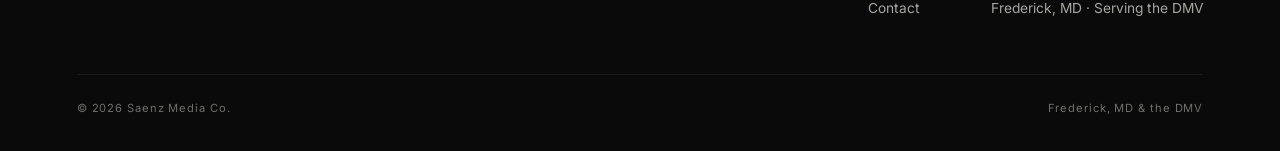
==== commit 8b7e35e9: "phone number" ====
--- a/index.html
+++ b/index.html
@@ -76,12 +76,12 @@
 
 <header class="hero">
   <div class="hero-media" id="heroMedia">
-    <img class="active" src="images/full/wedding-11.jpg" alt="Bride and groom walking down the aisle at their wedding reception" loading="eager" fetchpriority="high">
-    <img data-src="images/full/realestate-05.jpg" alt="Two-story house exterior with white siding and covered porch">
-    <img data-src="images/full/family-01.jpg" alt="Family posing with a mariachi band">
-    <img data-src="images/full/realestate-03.jpg" alt="Bright, elegant dining room with natural light">
-    <img data-src="images/full/wedding-27.jpg" alt="Bride and groom holding hands walking across an open green field">
-    <img data-src="images/full/realestate-06.jpg" alt="Real estate photography">
+    <img class="active" src="images/full/wedding-11.webp" alt="Bride and groom walking down the aisle at their wedding reception" loading="eager" fetchpriority="high">
+    <img data-src="images/full/realestate-05.webp" alt="Two-story house exterior with white siding and covered porch">
+    <img data-src="images/full/family-01.webp" alt="Family posing with a mariachi band">
+    <img data-src="images/full/realestate-03.webp" alt="Bright, elegant dining room with natural light">
+    <img data-src="images/full/wedding-27.webp" alt="Bride and groom holding hands walking across an open green field">
+    <img data-src="images/full/realestate-06.webp" alt="Real estate photography">
   </div>
   <div class="hero-scrim"></div>
   <div class="hero-content">
@@ -105,7 +105,7 @@
 
     <div class="portfolio-grid">
       <a class="p-tile p-lg reveal" href="weddings.html">
-        <img src="images/full/wedding-03.jpg" alt="Bride and groom kissing under a tree in a field" loading="lazy">
+        <img src="images/full/wedding-03.webp" alt="Bride and groom kissing under a tree in a field" loading="lazy">
         <div class="p-tile-scrim"></div>
         <div class="p-tile-info">
           <div class="p-tile-cat">Wedding</div>
@@ -113,7 +113,7 @@
         </div>
       </a>
       <a class="p-tile p-tall reveal" href="weddings.html">
-        <img src="images/full/wedding-13.jpg" alt="Bride and groom portrait in a field" loading="lazy">
+        <img src="images/full/wedding-13.webp" alt="Bride and groom portrait in a field" loading="lazy">
         <div class="p-tile-scrim"></div>
         <div class="p-tile-info">
           <div class="p-tile-cat">Wedding</div>
@@ -121,7 +121,7 @@
         </div>
       </a>
       <a class="p-tile reveal" href="headshots.html">
-        <img src="images/headshot-02.jpg" alt="Professional headshot portrait" loading="lazy">
+        <img src="images/headshot-02.webp" alt="Professional headshot portrait" loading="lazy">
         <div class="p-tile-scrim"></div>
         <div class="p-tile-info">
           <div class="p-tile-cat">Headshots</div>
@@ -129,7 +129,7 @@
         </div>
       </a>
       <a class="p-tile reveal" href="engagements.html">
-        <img src="images/engagement-01.jpg" alt="Engaged couple laughing together in the woods" loading="lazy">
+        <img src="images/engagement-01.webp" alt="Engaged couple laughing together in the woods" loading="lazy">
         <div class="p-tile-scrim"></div>
         <div class="p-tile-info">
           <div class="p-tile-cat">Engagement</div>
@@ -137,7 +137,7 @@
         </div>
       </a>
       <a class="p-tile p-tall reveal" href="real-estate.html">
-        <img src="images/realestate-04.jpg" alt="Modern shower with herringbone tile" loading="lazy">
+        <img src="images/realestate-04.webp" alt="Modern shower with herringbone tile" loading="lazy">
         <div class="p-tile-scrim"></div>
         <div class="p-tile-info">
           <div class="p-tile-cat">Real Estate</div>
@@ -145,7 +145,7 @@
         </div>
       </a>
       <a class="p-tile reveal" href="family.html">
-        <img src="images/family-06.jpg" alt="Family portrait surrounded by greenery" loading="lazy">
+        <img src="images/family-06.webp" alt="Family portrait surrounded by greenery" loading="lazy">
         <div class="p-tile-scrim"></div>
         <div class="p-tile-info">
           <div class="p-tile-cat">Family</div>
@@ -153,7 +153,7 @@
         </div>
       </a>
       <a class="p-tile p-tall reveal" href="engagements.html">
-        <img src="images/engagement-13.jpg" alt="Engagement photography" loading="lazy">
+        <img src="images/engagement-13.webp" alt="Engagement photography" loading="lazy">
         <div class="p-tile-scrim"></div>
         <div class="p-tile-info">
           <div class="p-tile-cat">Engagement</div>
@@ -161,7 +161,7 @@
         </div>
       </a>
       <a class="p-tile reveal" href="weddings.html">
-        <img src="images/full/wedding-07.jpg" alt="Bride and groom sharing an intimate black-and-white embrace" loading="lazy">
+        <img src="images/full/wedding-07.webp" alt="Bride and groom sharing an intimate black-and-white embrace" loading="lazy">
         <div class="p-tile-scrim"></div>
         <div class="p-tile-info">
           <div class="p-tile-cat">Wedding</div>
@@ -192,7 +192,7 @@
         </span>
         <span class="service-price">From $1,650</span>
         <span class="service-arrow"><svg width="16" height="16" viewBox="0 0 24 24" fill="none" stroke="currentColor" stroke-width="1.6"><path d="M5 19L19 5M19 5H8M19 5V16"/></svg></span>
-        <span class="service-thumb"><img src="images/full/wedding-19.jpg" alt="" loading="lazy"></span>
+        <span class="service-thumb"><img src="images/full/wedding-19.webp" alt="" loading="lazy"></span>
       </a>
       <a class="service-row reveal" href="engagements.html">
         <span class="service-num">02</span>
@@ -202,7 +202,7 @@
         </span>
         <span class="service-price">From $250</span>
         <span class="service-arrow"><svg width="16" height="16" viewBox="0 0 24 24" fill="none" stroke="currentColor" stroke-width="1.6"><path d="M5 19L19 5M19 5H8M19 5V16"/></svg></span>
-        <span class="service-thumb"><img src="images/engagement-11.jpg" alt="" loading="lazy"></span>
+        <span class="service-thumb"><img src="images/engagement-11.webp" alt="" loading="lazy"></span>
       </a>
       <a class="service-row reveal" href="family.html">
         <span class="service-num">03</span>
@@ -212,7 +212,7 @@
         </span>
         <span class="service-price">From $175</span>
         <span class="service-arrow"><svg width="16" height="16" viewBox="0 0 24 24" fill="none" stroke="currentColor" stroke-width="1.6"><path d="M5 19L19 5M19 5H8M19 5V16"/></svg></span>
-        <span class="service-thumb"><img src="images/family-02.jpg" alt="" loading="lazy"></span>
+        <span class="service-thumb"><img src="images/family-02.webp" alt="" loading="lazy"></span>
       </a>
       <a class="service-row reveal" href="headshots.html">
         <span class="service-num">04</span>
@@ -222,7 +222,7 @@
         </span>
         <span class="service-price">From $150</span>
         <span class="service-arrow"><svg width="16" height="16" viewBox="0 0 24 24" fill="none" stroke="currentColor" stroke-width="1.6"><path d="M5 19L19 5M19 5H8M19 5V16"/></svg></span>
-        <span class="service-thumb"><img src="images/headshot-03.jpg" alt="" loading="lazy"></span>
+        <span class="service-thumb"><img src="images/headshot-03.webp" alt="" loading="lazy"></span>
       </a>
       <a class="service-row reveal" href="real-estate.html">
         <span class="service-num">05</span>
@@ -232,7 +232,7 @@
         </span>
         <span class="service-price">From $175</span>
         <span class="service-arrow"><svg width="16" height="16" viewBox="0 0 24 24" fill="none" stroke="currentColor" stroke-width="1.6"><path d="M5 19L19 5M19 5H8M19 5V16"/></svg></span>
-        <span class="service-thumb"><img src="images/realestate-03.jpg" alt="" loading="lazy"></span>
+        <span class="service-thumb"><img src="images/realestate-03.webp" alt="" loading="lazy"></span>
       </a>
     </div>
   </div>
@@ -256,8 +256,8 @@
         <a class="btn btn-solid" href="book.html">Start a Project <span class="btn-arrow">→</span></a>
       </div>
       <div class="biz-media">
-        <img class="portrait" src="images/headshot-01.jpg" alt="Professional headshot photography for business branding" loading="lazy">
-        <img src="images/full/realestate-06.jpg" alt="Commercial real estate and business property photography" loading="lazy">
+        <img class="portrait" src="images/headshot-01.webp" alt="Professional headshot photography for business branding" loading="lazy">
+        <img src="images/full/realestate-06.webp" alt="Commercial real estate and business property photography" loading="lazy">
       </div>
     </div>
   </div>
@@ -299,11 +299,11 @@
     <div class="about-grid">
       <div class="about-media reveal">
         <div class="about-photo">
-          <img src="images/about-gigi.jpg" alt="Gigi Saenz, founder and photographer at Saenz Media Co." loading="lazy">
+          <img src="images/about-gigi.webp" alt="Gigi Saenz, founder and photographer at Saenz Media Co." loading="lazy">
           <div class="about-media-tag">Gigi Saenz</div>
         </div>
         <div class="about-photo">
-          <img src="images/about-yelsin.jpg" alt="Yelsin Saenz, Saenz Media Co." loading="lazy">
+          <img src="images/about-yelsin.webp" alt="Yelsin Saenz, Saenz Media Co." loading="lazy">
           <div class="about-media-tag">Yelsin Saenz</div>
         </div>
       </div>
@@ -373,6 +373,7 @@
       <div class="footer-col">
         <div class="footer-col-title">Contact</div>
         <a href="mailto:saenzmediaco@gmail.com">saenzmediaco@gmail.com</a>
+        <a href="tel:+12403568824">(240) 356-8824</a>
         <a href="https://instagram.com/saenzmediaco" target="_blank" rel="noopener">@saenzmediaco</a>
         <span>Frederick, MD · Serving the DMV</span>
       </div>
--- a/styles.css
+++ b/styles.css
@@ -652,6 +652,7 @@
 .submit:disabled{opacity:0.6;cursor:default;}
 .submit:disabled:hover{background:var(--text);border-color:var(--text);}
 .form-note{margin-top:16px;font-size:0.72rem;color:var(--text-faint);text-align:center;}
+.form-note a{color:var(--accent);text-decoration:underline;}
 .form-status{margin-top:24px;font-size:0.92rem;line-height:1.6;text-align:center;}
 .form-status:empty{display:none;}
 .form-status.success{color:var(--accent);font-family:var(--serif);font-size:1.25rem;font-style:italic;}
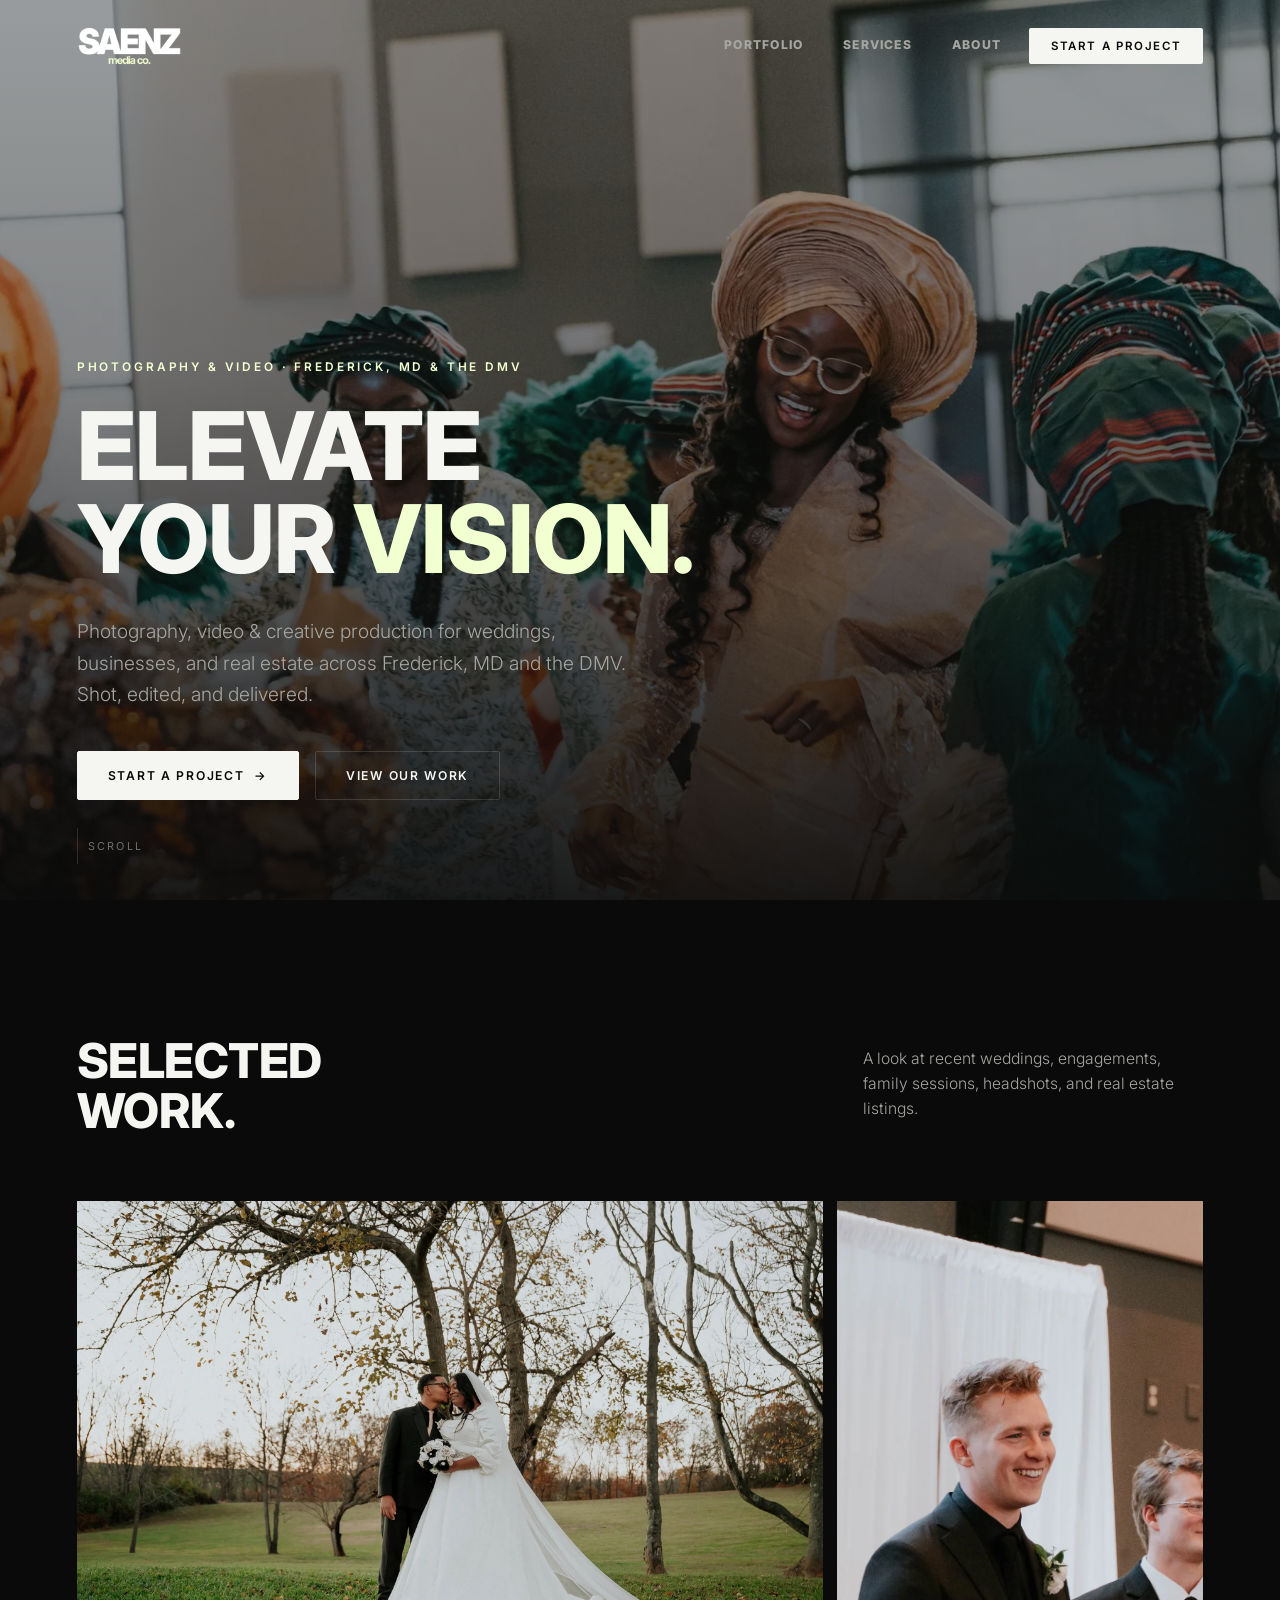
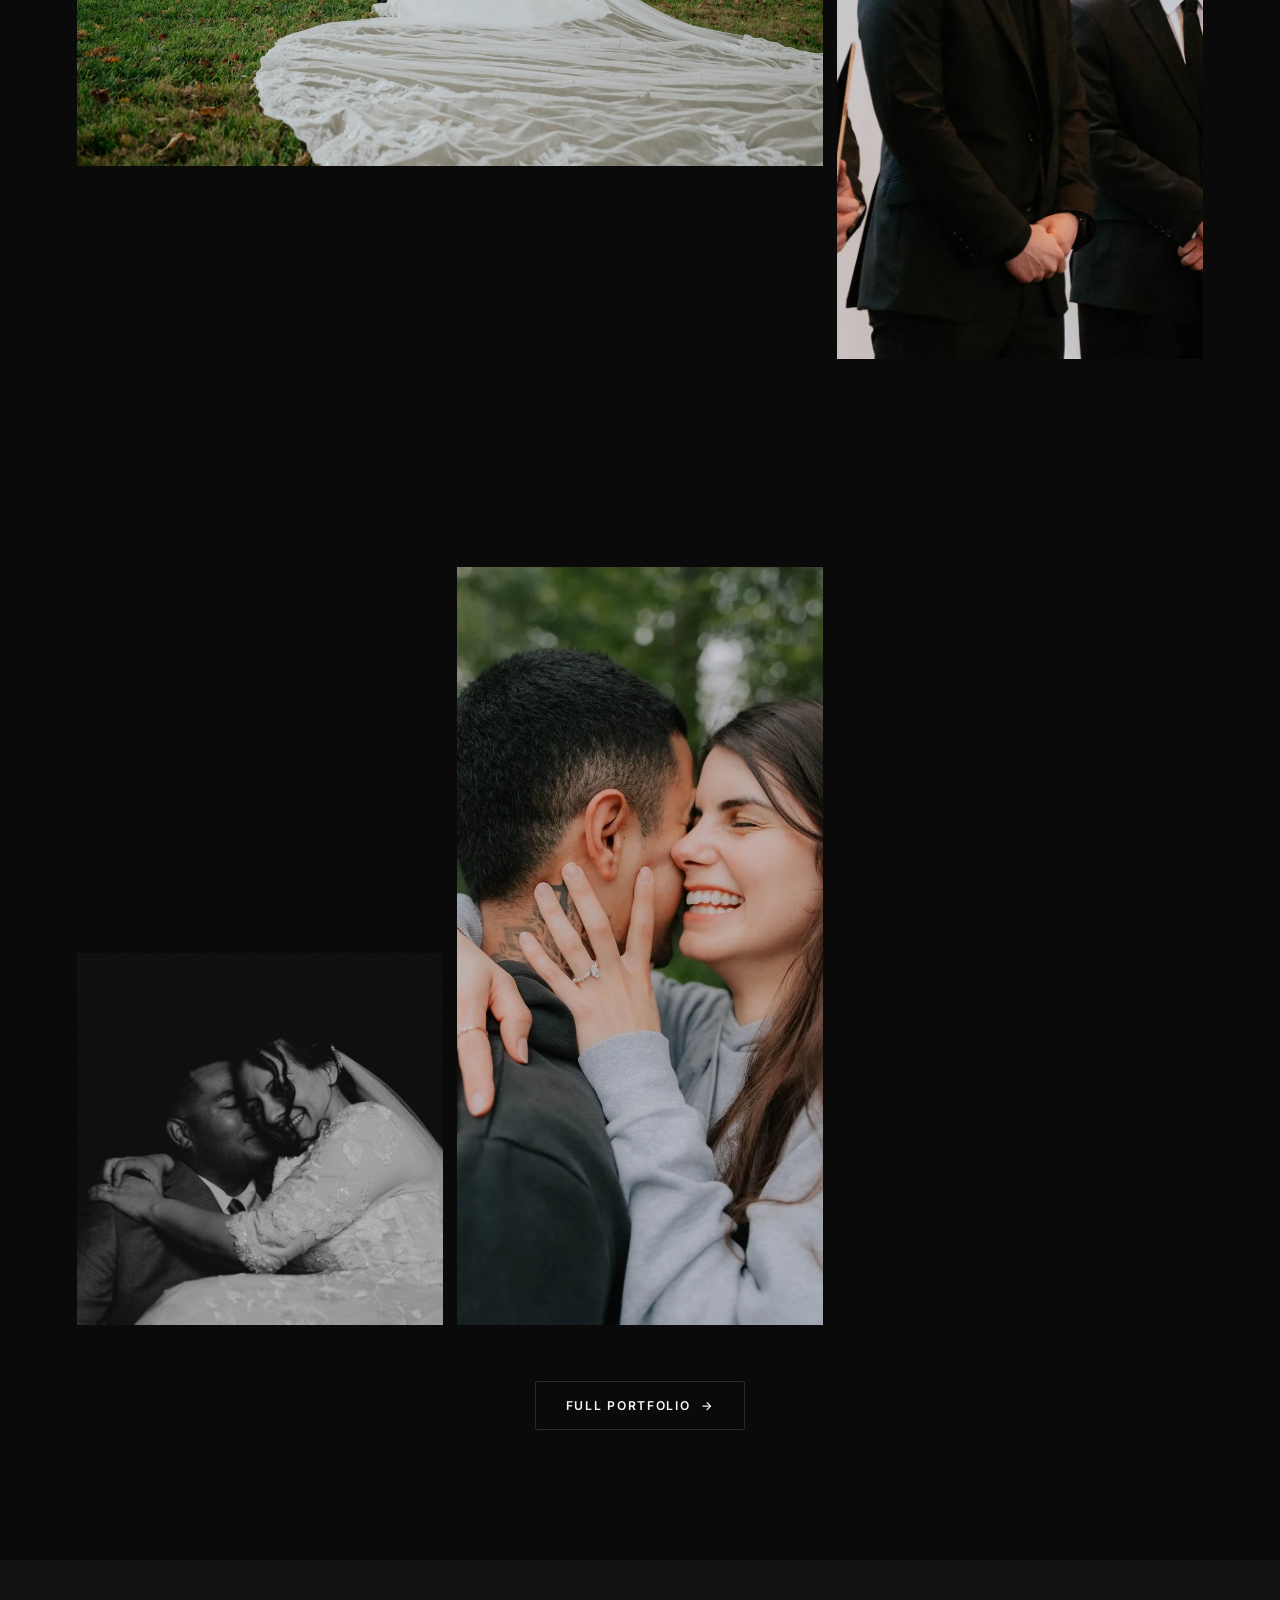
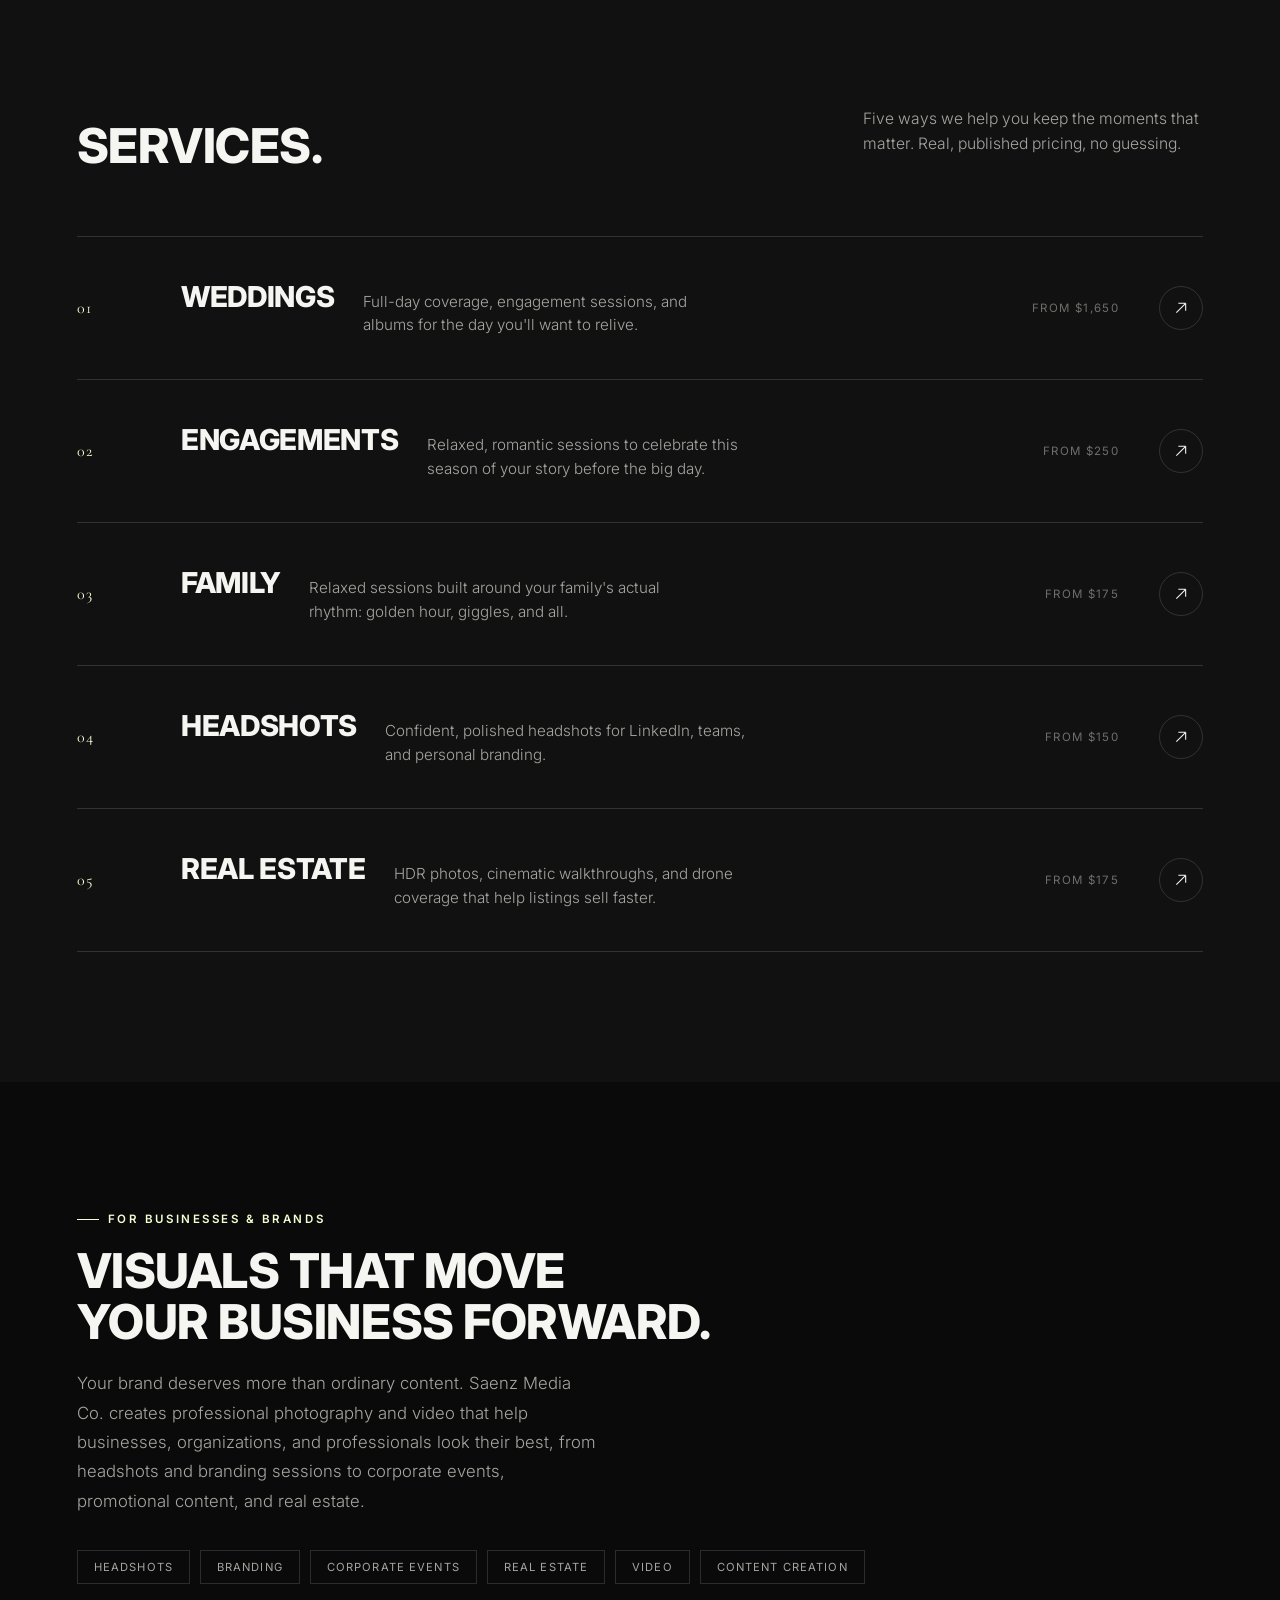
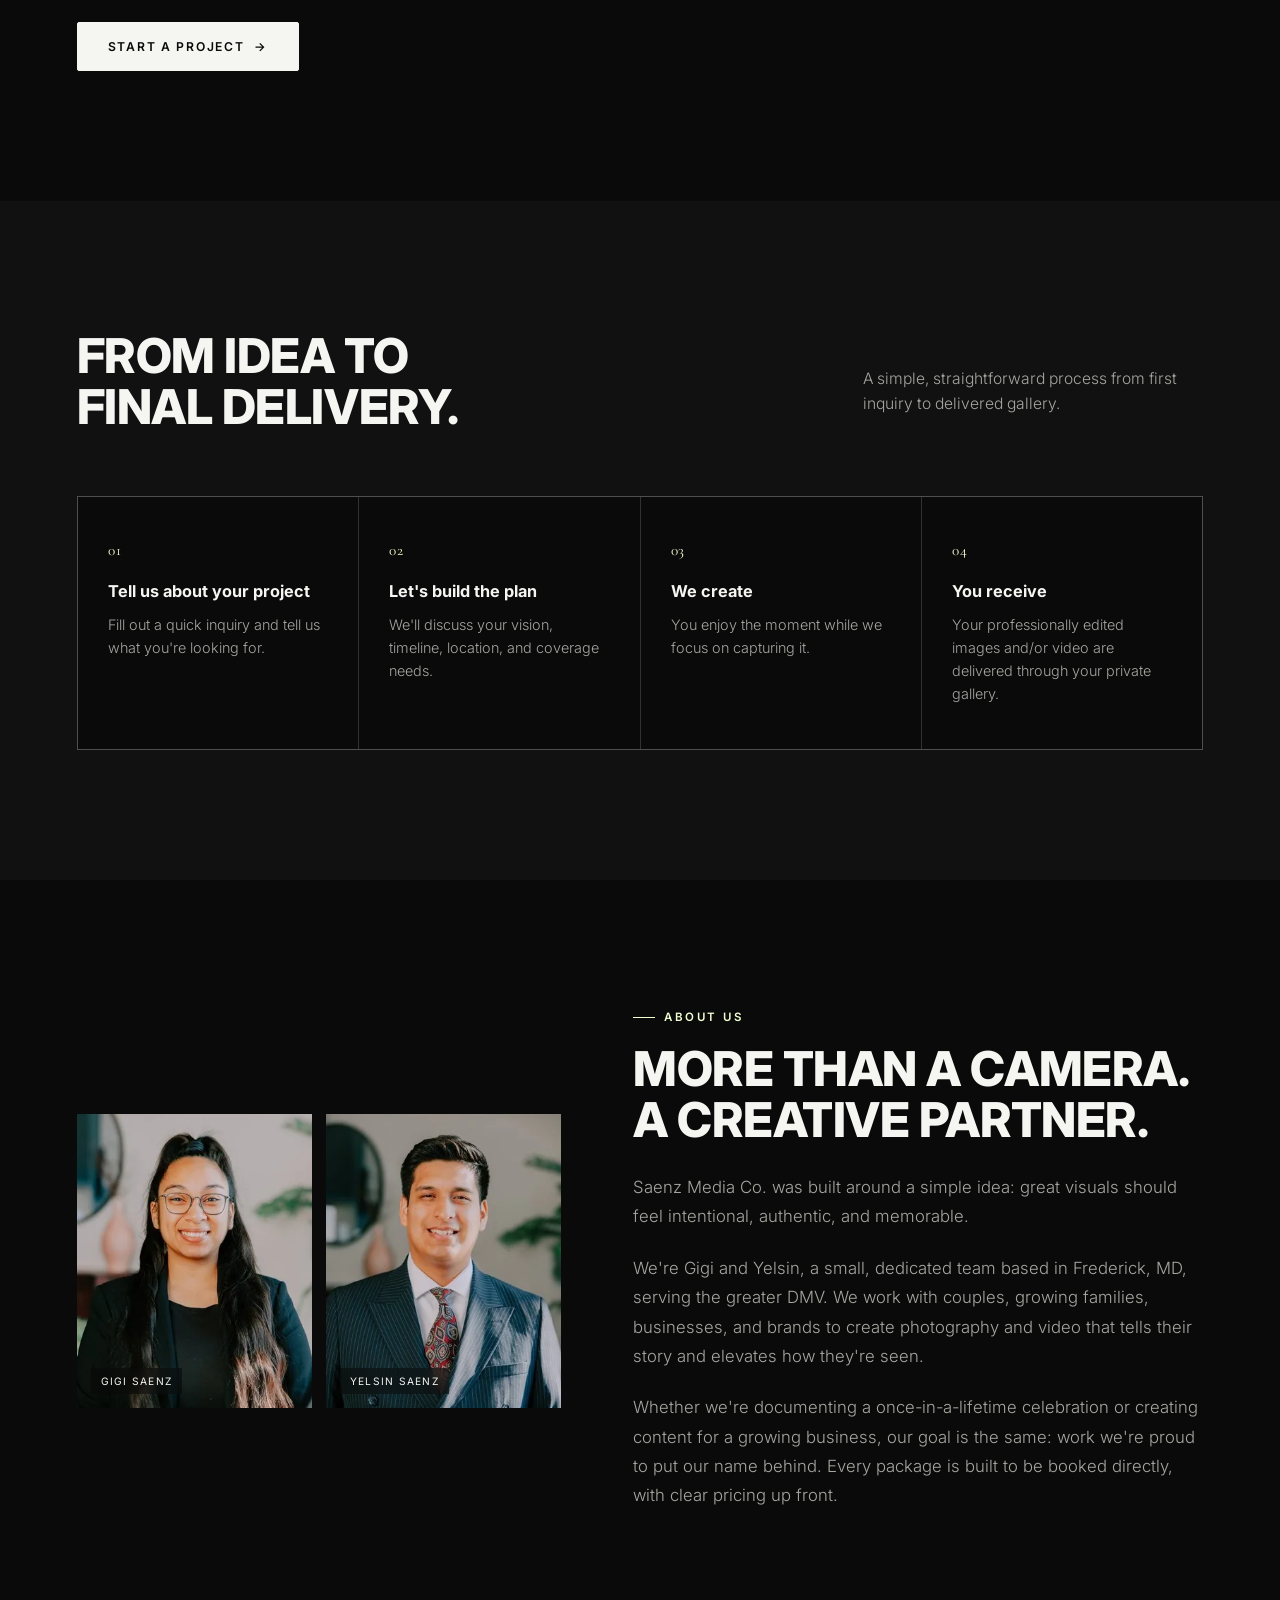
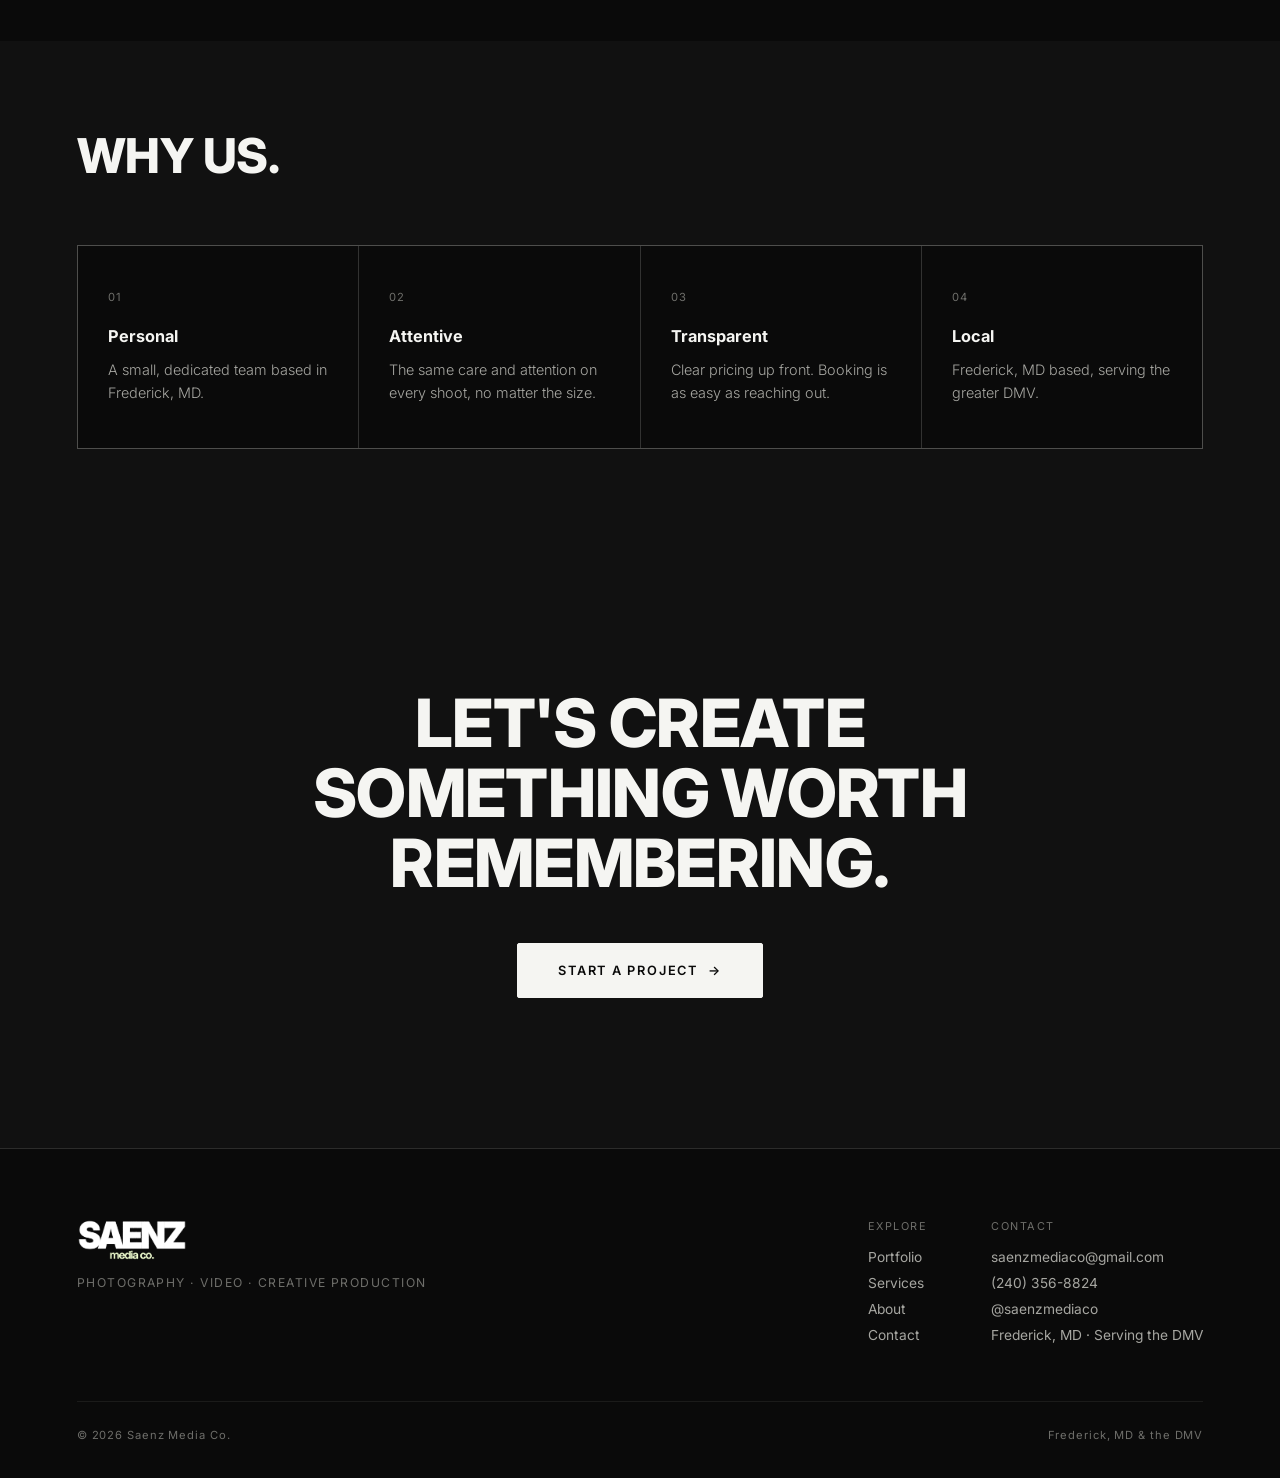
==== commit e0f8b372: "about us" ====
--- a/index.html
+++ b/index.html
@@ -255,10 +255,6 @@
         </div>
         <a class="btn btn-solid" href="book.html">Start a Project <span class="btn-arrow">→</span></a>
       </div>
-      <div class="biz-media">
-        <img class="portrait" src="images/headshot-01.webp" alt="Professional headshot photography for business branding" loading="lazy">
-        <img src="images/full/realestate-06.webp" alt="Commercial real estate and business property photography" loading="lazy">
-      </div>
     </div>
   </div>
 </section>
@@ -313,7 +309,6 @@
         <p>Saenz Media Co. was built around a simple idea: great visuals should feel intentional, authentic, and memorable.</p>
         <p>We're Gigi and Yelsin, a small, dedicated team based in Frederick, MD, serving the greater DMV. We work with couples, growing families, businesses, and brands to create photography and video that tells their story and elevates how they're seen.</p>
         <p>Whether we're documenting a once-in-a-lifetime celebration or creating content for a growing business, our goal is the same: work we're proud to put our name behind. Every package is built to be booked directly, with clear pricing up front.</p>
-        <div class="about-loc">Frederick, MD · Serving the DMV</div>
       </div>
     </div>
   </div>
@@ -332,7 +327,7 @@
       </div>
       <div class="value-cell">
         <div class="value-num">02</div>
-        <div class="value-title">Careful</div>
+        <div class="value-title">Attentive</div>
         <p class="value-desc">The same care and attention on every shoot, no matter the size.</p>
       </div>
       <div class="value-cell">
--- a/styles.css
+++ b/styles.css
@@ -376,17 +376,9 @@
 }
 
 /* ---------- Business & Branding ---------- */
-.biz-grid{display:grid;grid-template-columns:1.4fr 0.6fr;gap:56px;align-items:center;}
 .biz-copy p{font-size:1.05rem;line-height:1.75;color:var(--text-soft);font-weight:300;margin:22px 0 0;max-width:52ch;}
 .biz-tags{display:flex;flex-wrap:wrap;gap:10px;margin:34px 0 38px;}
 .biz-tag{font-size:0.7rem;letter-spacing:0.1em;text-transform:uppercase;color:var(--text-soft);border:1px solid var(--line);padding:9px 16px;}
-.biz-media{display:flex;flex-direction:column;gap:14px;max-width:340px;margin-left:auto;}
-.biz-media img{width:100%;aspect-ratio:4/3;object-fit:cover;object-position:center 25%;background:var(--bg-3);}
-.biz-media img.portrait{aspect-ratio:4/5;object-position:top center;}
-@media (max-width:900px){
-  .biz-grid{grid-template-columns:1fr;gap:36px;}
-  .biz-media{flex-direction:row;max-width:none;margin-left:0;}
-}
 
 /* ---------- Process ---------- */
 .process-grid{
